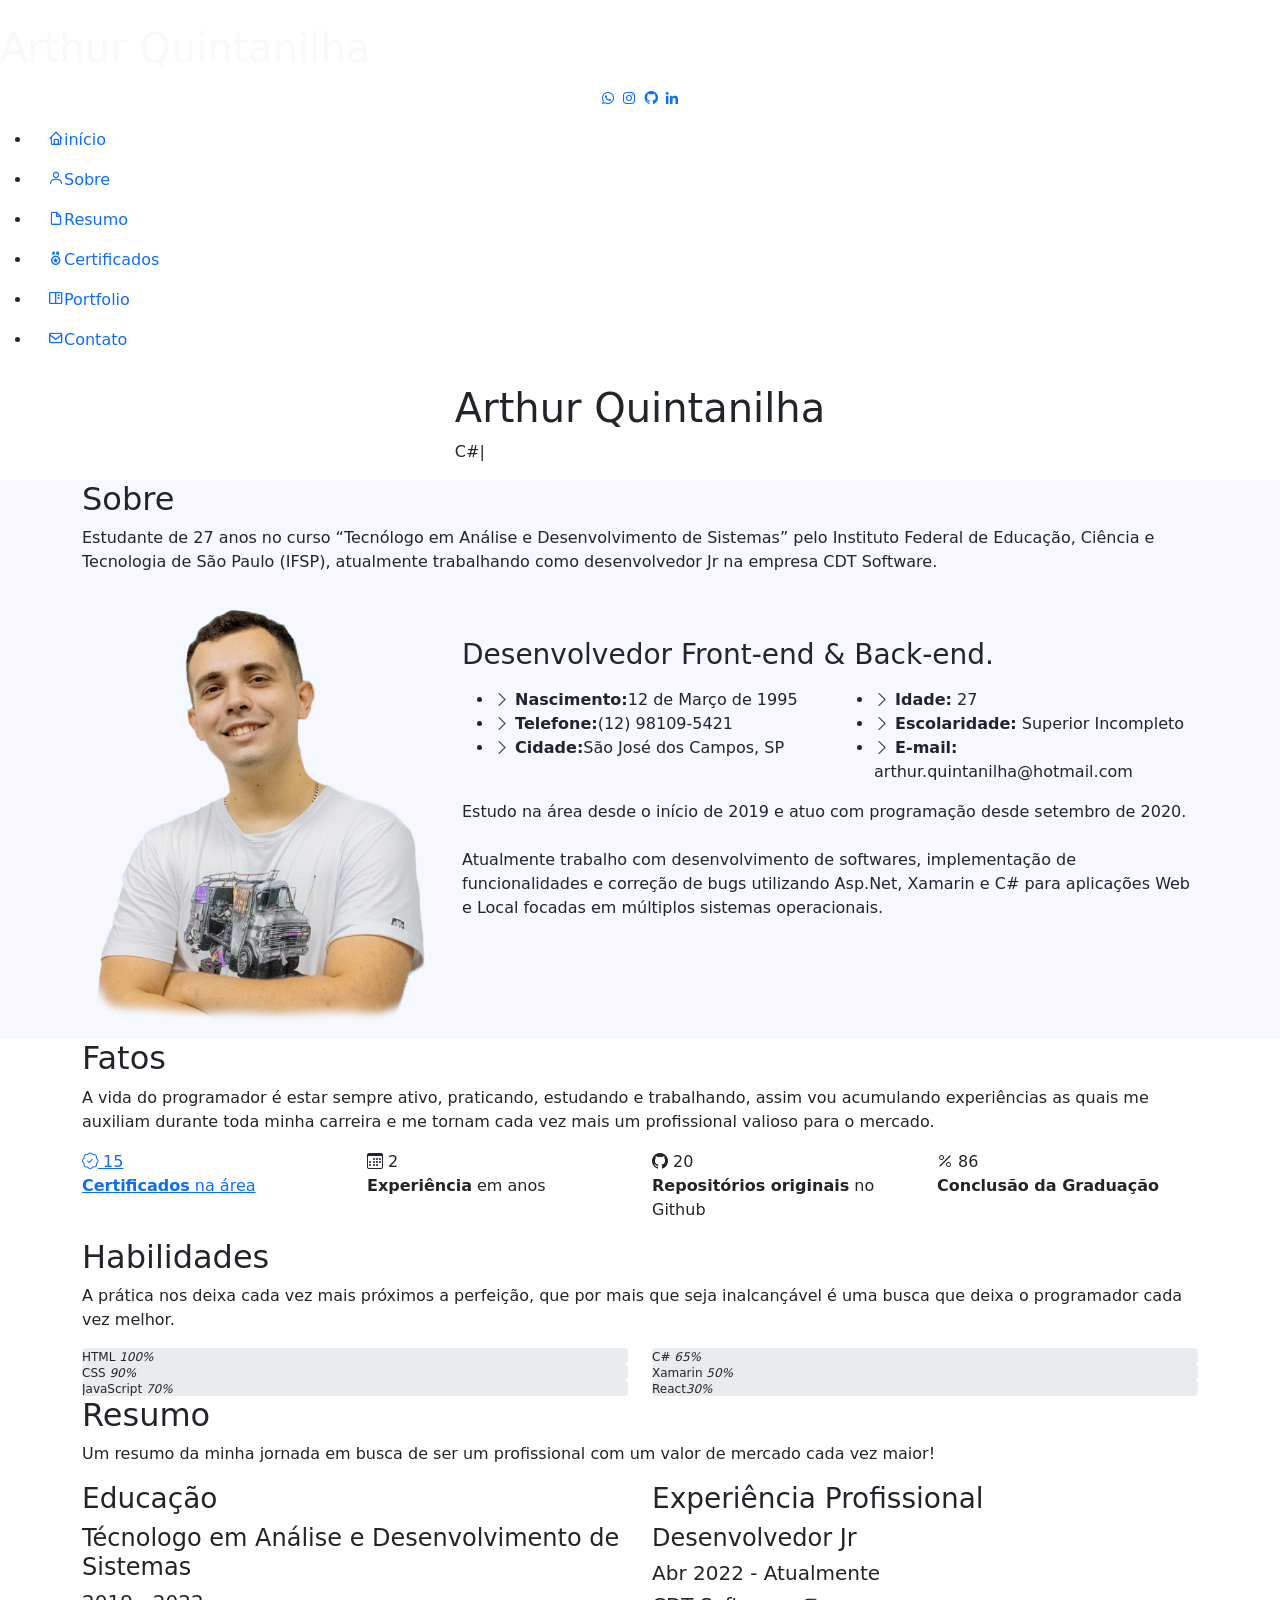
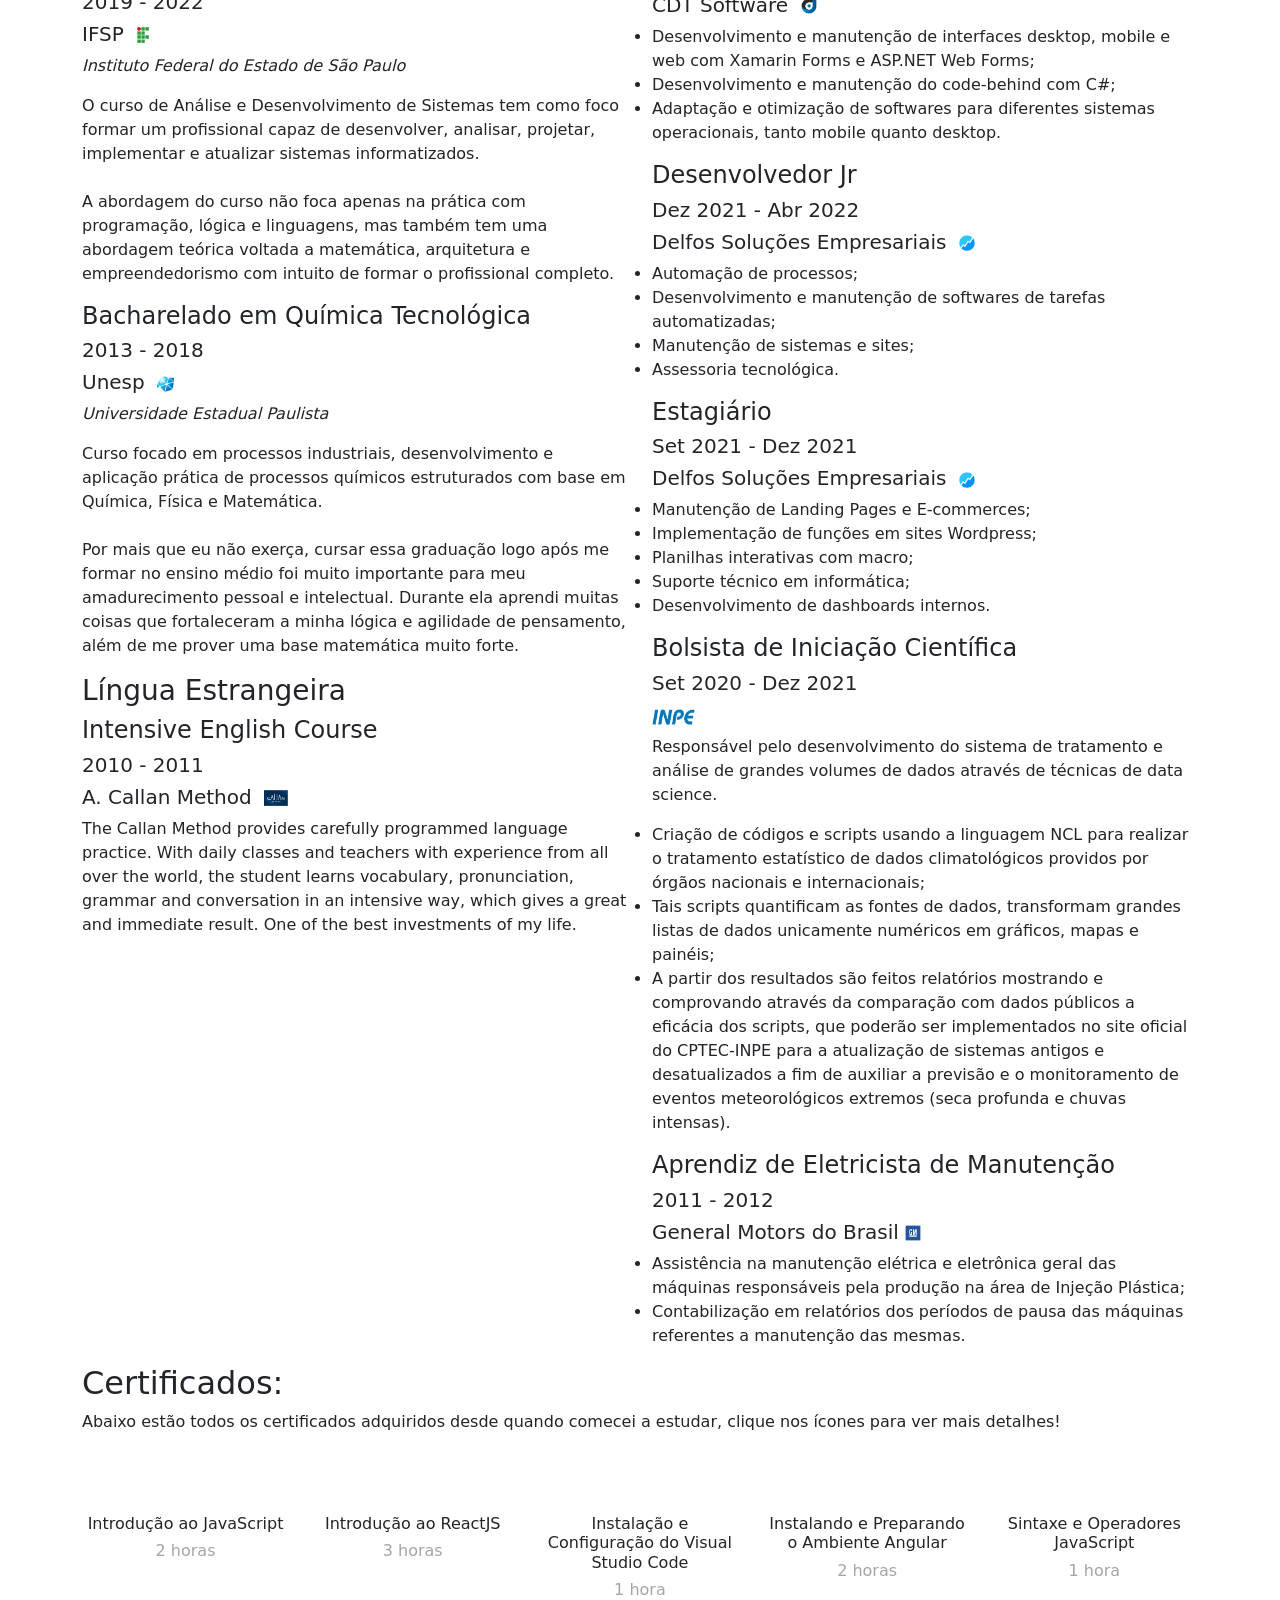
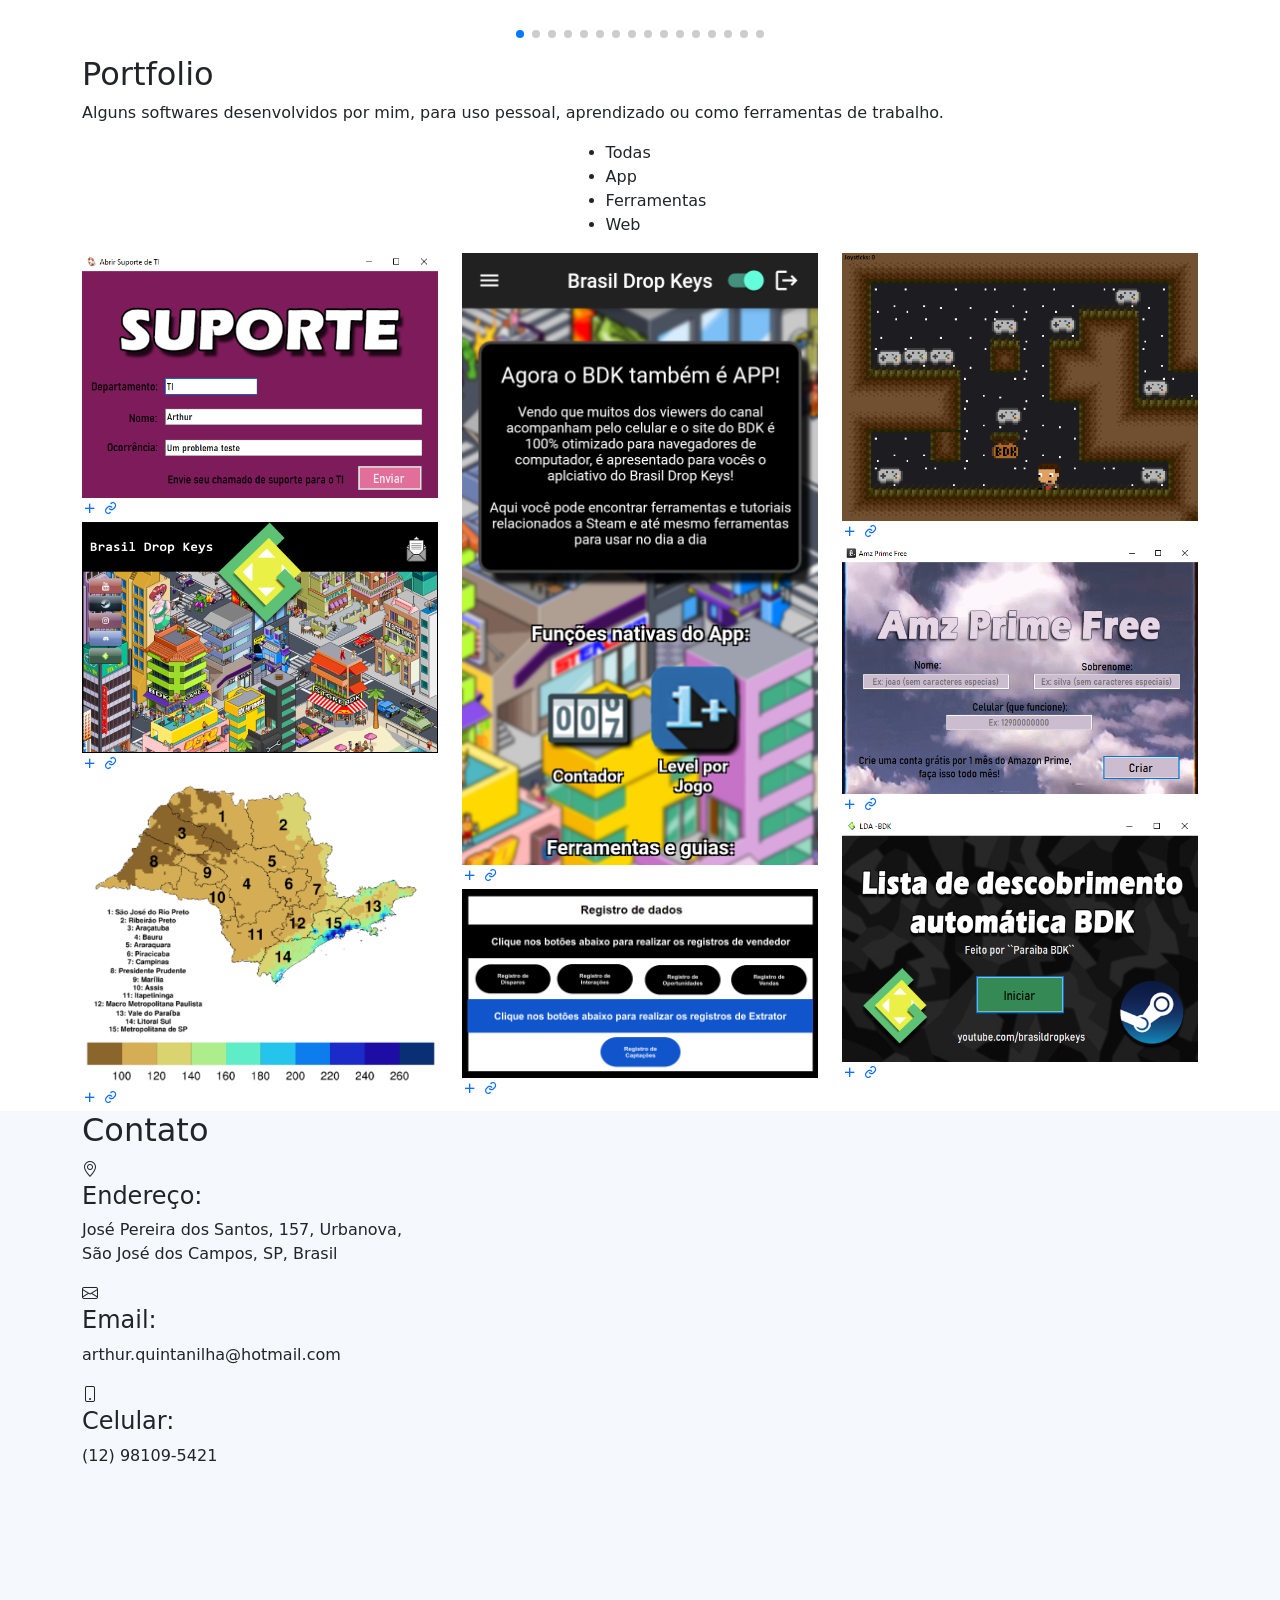
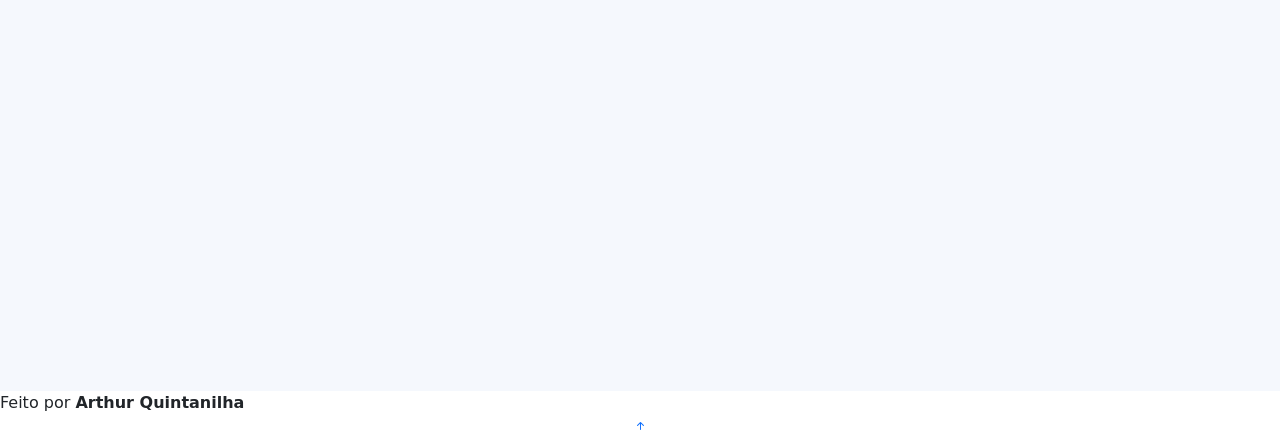
==== index.html @ a83b7ec7 "nova porcentagem de conclusão da graduação" ====
<!DOCTYPE html>
<html lang="en">

<head>
  <meta charset="utf-8">
  <meta content="width=device-width, initial-scale=1.0" name="viewport">

  <title>Portfolio Arthur Quintanilha</title>
  <meta content="" name="description">
  <meta content="" name="keywords">

  <!-- Favicons -->
  <link href="assets/img/favicon.png" rel="icon">
  <link href="assets/img/apple-touch-icon.png" rel="apple-touch-icon">

  <!-- Google Fonts -->
  <link href="https://fonts.googleapis.com/css?family=Open+Sans:300,300i,400,400i,600,600i,700,700i|Raleway:300,300i,400,400i,500,500i,600,600i,700,700i|Poppins:300,300i,400,400i,500,500i,600,600i,700,700i" rel="stylesheet">

  <!-- Arquivos CSS vendor-->
  <link href="assets/vendor/aos/aos.css" rel="stylesheet">
  <link href="assets/vendor/bootstrap/css/bootstrap.min.css" rel="stylesheet">
  <link href="assets/vendor/bootstrap-icons/bootstrap-icons.css" rel="stylesheet">
  <link href="assets/vendor/boxicons/css/boxicons.min.css" rel="stylesheet">
  <link href="assets/vendor/glightbox/css/glightbox.min.css" rel="stylesheet">
  <link href="assets/vendor/swiper/swiper-bundle.min.css" rel="stylesheet">

  <!-- CSS Principal -->
  <link href="assets/css/style.css" rel="stylesheet">

</head>

<body>

  <!-- ======= Botão do Nav para Mobile ======= -->
  <i class="bi bi-list mobile-nav-toggle d-xl-none"></i>

  <!-- ======= Header ======= -->
  <header id="header">
    <div class="d-flex flex-column">

      <div class="profile">
        <img src="https://i.imgur.com/t5sLjbE.png" alt="" class="img-fluid rounded" >
        <h1 class="text-light">Arthur Quintanilha</h1>
        <div class="social-links mt-3 text-center">
          <a href="https://api.whatsapp.com/send/?phone=5512981095421&text=Oi,%20podemos%20conversar?" target="_blank" class="whatsapp"><i class="bx bxl-whatsapp"></i></a>
          <a href="https://www.instagram.com/quintanilhaarthur/" target="_blank" class="instagram"><i class="bx bxl-instagram"></i></a>
          <a href="https://github.com/arthurqui" target="_blank" class="github"><i class="bx bxl-github"></i></a>
          <a href="https://www.linkedin.com/in/aquintanilhan/" target="_blank" class="linkedin"><i class="bx bxl-linkedin"></i></a>
        </div>
      </div>

      <nav id="navbar" class="nav-menu navbar">
        <ul>
          <li><a href="#hero" class="nav-link scrollto active"><i class="bx bx-home"></i><span>início</span></a></li>
          <li><a href="#about" class="nav-link scrollto"><i class="bx bx-user"></i><span>Sobre</span></a></li>
          <li><a href="#resume" class="nav-link scrollto"><i class="bx bx-file-blank"></i><span>Resumo</span></a></li>
          <li><a href="#certificados" class="nav-link scrollto"><i class="bx bx-medal"></i><span>Certificados</span></a></li>
          <li><a href="#portfolio" class="nav-link scrollto"><i class="bx bx-book-content"></i><span>Portfolio</span></a></li>
          <!--<li><a href="#services" class="nav-link scrollto"><i class="bx bx-server"></i><span>Criações</span></a></li> -- Tirar comentario quando criar as outras sessoes que faltam -->
          <li><a href="#contact" class="nav-link scrollto"><i class="bx bx-envelope"></i><span>Contato</span></a></li>
        </ul>
      </nav>
      <!-- .nav-menu -->
    </div>
  </header>
  <!-- Fim do Header -->

  <!-- ======= Início ======= -->
  <section id="hero" class="d-flex flex-column justify-content-center align-items-center">
    <div class="hero-container" data-aos="fade-in">
      <h1>Arthur Quintanilha</h1>
      <p> <span class="typed" data-typed-items="C#, Xamarin, HTML, CSS, Javascript, Bootstrap, Winforms, ASP.NET, Github, Selenium, Sourcetree"></span></p>
    </div>
  </section>
  <!-- fim do inicio -->

  <main id="main">

    <!-- ======= Sobre ======= -->
    <section id="about" class="about" style="background: #f5f8fd!important;">
      <div class="container">

        <div class="section-title">
          <h2>Sobre</h2>
          <p>Estudante de 27 anos no curso “Tecnólogo em Análise e Desenvolvimento de Sistemas”
            pelo Instituto Federal de Educação, Ciência e Tecnologia de São Paulo (IFSP), atualmente
            trabalhando como desenvolvedor Jr na empresa CDT Software.</p>
        </div>

        <div class="row">
          <div class="col-lg-4" data-aos="fade-right" style="padding: 1,5%">
            <img src="assets/img/eu-sem-fundo.png" class="img-fluid" alt="">
          </div>
          <div class="col-lg-8 pt-4 pt-lg-0 content" data-aos="fade-left">
            <br><br>
            <h3>Desenvolvedor Front-end &amp; Back-end.</h3>
            <p class="fst-italic"> </p>
            <div class="row">
              <div class="col-lg-6">
                <ul>
                  <li><i class="bi bi-chevron-right"></i> <strong>Nascimento:</strong><span>12 de Março de 1995</span></li>
                  <li><i class="bi bi-chevron-right"></i> <strong>Telefone:</strong><span>(12) 98109-5421</span></li>
                  <li><i class="bi bi-chevron-right"></i> <strong>Cidade:</strong><span>São José dos Campos, SP</span></li>
                </ul>
              </div>
              <div class="col-lg-6">
                <ul>
                  <li><i class="bi bi-chevron-right"></i> <strong>Idade:</strong> <span>27</span></li>
                  <li><i class="bi bi-chevron-right"></i> <strong>Escolaridade:</strong> <span>Superior Incompleto</span></li>
                  <li><i class="bi bi-chevron-right"></i> <strong>E-mail:</strong> <span>arthur.quintanilha@hotmail.com</span></li>
                </ul>
              </div>
            </div>
            
            <p>
              Estudo na área desde o início de 2019 e atuo com programação desde setembro de 2020. 
              <br><br>Atualmente trabalho com desenvolvimento de softwares, implementação de funcionalidades e correção de bugs utilizando Asp.Net, Xamarin e C# para aplicações Web e Local focadas em múltiplos sistemas operacionais.
            </p>
          </div>
        </div>

      </div>
    </section>
    <!-- Fim do Sobre -->

    <!-- ======= Fatos ======= -->
    <section id="fatos" class="facts">
      <div class="container">

        <div class="section-title">
          <h2>Fatos</h2>
          <p>A vida do programador é estar sempre ativo, praticando, estudando e trabalhando, assim vou acumulando experiências as quais me auxiliam durante toda minha carreira e me tornam cada vez mais um profissional valioso para o mercado. </p>
        
          </div>

        <div class="row no-gutters">

          <a href="#certificados" ><div class="col-lg-3 col-md-6 d-md-flex align-items-md-stretch" data-aos="fade-up">
            <div class="count-box">
              <i class="bi bi-patch-check"></i>
              <span data-purecounter-start="0" data-purecounter-end="16" data-purecounter-duration="1" class="purecounter"></span>
              <p><strong>Certificados</strong> na área</p> 
            </div></a>
          </div>

          <div class="col-lg-3 col-md-6 d-md-flex align-items-md-stretch" data-aos="fade-up" data-aos-delay="100">
            <div class="count-box">
              <i class="bi bi-calendar3"></i>
              <span data-purecounter-start="0" data-purecounter-end="2" data-purecounter-duration="1" class="purecounter"></span>
              <p><strong>Experiência</strong> em anos</p>
            </div>
          </div>

          <div class="col-lg-3 col-md-6 d-md-flex align-items-md-stretch" data-aos="fade-up" data-aos-delay="200">
            <div class="count-box">
              <i class="bi bi-github"></i>
              <span data-purecounter-start="0" data-purecounter-end="22" data-purecounter-duration="1" class="purecounter"></span>
              <p><strong>Repositórios originais</strong> no Github</p>
            </div>
          </div>

          <div class="col-lg-3 col-md-6 d-md-flex align-items-md-stretch" data-aos="fade-up" data-aos-delay="300">
            <div class="count-box">
              <i class="bi bi-percent"></i>
              <span data-purecounter-start="0" data-purecounter-end="96.61" data-purecounter-duration="1" class="purecounter"></span>
              <p><strong>Conclusão da Graduação</strong></p>
            </div>
          </div>

        </div>

      </div>
    </section>
    <!-- Fim dos Fatos -->

    <!-- ======= Habilidades ======= -->
    <section id="skills" class="skills section-bg" >
      <div class="container">

        <div class="section-title">
          <h2>Habilidades</h2>
          <p>A prática nos deixa cada vez mais próximos a perfeição, que por mais que seja inalcançável é uma busca que deixa o programador cada vez melhor. </p>
        </div>

        <div class="row skills-content">

          <div class="col-lg-6" data-aos="fade-up">

            <div class="progress">
              <span class="skill">HTML <i class="val">100%</i></span>
              <div class="progress-bar-wrap">
                <div class="progress-bar" role="progressbar" aria-valuenow="100" aria-valuemin="0" aria-valuemax="100"></div>
              </div>
            </div>

            <div class="progress">
              <span class="skill">CSS <i class="val">90%</i></span>
              <div class="progress-bar-wrap">
                <div class="progress-bar" role="progressbar" aria-valuenow="90" aria-valuemin="0" aria-valuemax="100"></div>
              </div>
            </div>

            <div class="progress">
              <span class="skill">JavaScript <i class="val">70%</i></span>
              <div class="progress-bar-wrap">
                <div class="progress-bar" role="progressbar" aria-valuenow="70" aria-valuemin="0" aria-valuemax="100"></div>
              </div>
            </div>

          </div>

          <div class="col-lg-6" data-aos="fade-up" data-aos-delay="100">

            <div class="progress">
              <span class="skill">C# <i class="val">65%</i></span>
              <div class="progress-bar-wrap">
                <div class="progress-bar" role="progressbar" aria-valuenow="65" aria-valuemin="0" aria-valuemax="100"></div>
              </div>
            </div>

            <div class="progress">
              <span class="skill">Xamarin <i class="val">50%</i></span>
              <div class="progress-bar-wrap">
                <div class="progress-bar" role="progressbar" aria-valuenow="50" aria-valuemin="0" aria-valuemax="100"></div>
              </div>
            </div>

            <div class="progress">
              <span class="skill">React<i class="val">30%</i></span>
              <div class="progress-bar-wrap">
                <div class="progress-bar" role="progressbar" aria-valuenow="30" aria-valuemin="0" aria-valuemax="100"></div>
              </div>
            </div>

          </div>

        </div>

      </div>
    </section><!-- Fim da sessão Habilidades -->

    <!-- ======= Resumo ======= -->
    <section id="resume" class="resume">
      <div class="container">

        <div class="section-title">
          <h2>Resumo</h2>
          <p>Um resumo da minha jornada em busca de ser um profissional com um valor de mercado cada vez maior!</p>
        
          
        </div>

        <div class="row">
          <div class="col-lg-6" data-aos="fade-up">
            <!--<h3 class="resume-title">Sumary</h3>-->
            <div class="">
              <!--<h4>Arthur Quintanilha</h4>
              <p><em>Innovative and deadline-driven Graphic Designer with 3+ years of experience designing and developing user-centered digital/print marketing material from initial concept to final, polished deliverable.</em></p>
              <ul>
                <li>José Pereira dos Santos 157, São José dos Campos, SP</li>
                <li>(12) 98109-5421</li>
                <li>arthur.quintanilha@hotmail.com</li>
              </ul>-->
            </div>

            <h3 class="resume-title">Educação</h3>
            <div class="resume-item">
              <div class="row" data-aos="fade-up">
              
              <div><h4>Técnologo em Análise e Desenvolvimento de Sistemas </h4></div>
              <div><h5>2019 - 2022</h5> <h5>IFSP 	&nbsp;<a href="https://jcr.ifsp.edu.br" target="_blank"><img  src="assets/img/IF.png" alt="Track Cash" height="16"></a></h5></div>
              <div class ="inline-block"><p><em>Instituto Federal do Estado de São Paulo</em></p></div>
              
              
              <div><p>O curso de Análise e Desenvolvimento de Sistemas tem como foco formar um profissional capaz de desenvolver, analisar, projetar, implementar e atualizar sistemas informatizados.<br><br> A abordagem do curso não foca apenas na prática com programação, lógica e linguagens, mas também tem uma abordagem teórica voltada a matemática, arquitetura e empreendedorismo com intuito de formar o profissional completo.</p></div>
              </div>
            </div>
            
            

            <div class="resume-item">
              <div class="row" data-aos="fade-up">
              <div><h4>Bacharelado em Química Tecnológica</h4></div>
              <div><h5>2013 - 2018</h5> <h5>Unesp 	&nbsp;<a href="https://www.iq.unesp.br" target="_blank"><img  src="assets/img/UNESP.png" alt="Track Cash" height="16"></a></h5></div>
              <div><p><em>Universidade Estadual Paulista</em></p></div>
              <div><p>Curso focado em processos industriais, desenvolvimento e aplicação prática de processos químicos estruturados com base em Química, Física e Matemática.<br><br>Por mais que eu não exerça, cursar essa graduação logo após me formar no ensino médio foi muito importante para meu amadurecimento pessoal e intelectual. Durante ela aprendi muitas coisas que fortaleceram a minha lógica e agilidade de pensamento, além de me prover uma base matemática muito forte. </p></div>
              </div>
            </div>

            <h3 class="resume-title">Língua Estrangeira</h3>
            <div class="resume-item pb-0">
              
              <div class="row" data-aos="fade-up">
              
              <div><h4>Intensive English Course</h4></div>
              <div><h5>2010 - 2011</h5> <h5>A. Callan Method 	&nbsp;<a href="https://drive.google.com/file/d/14jKjtO0nRzJLTAkZKL4IqtbTXIW7mSE6/view?usp=sharing" target="_blank"><img  src="assets/img/Callan.png" alt="Track Cash" height="16"></a></h5></div>
              <div><p>The Callan Method provides carefully programmed language practice. With daily classes and teachers with experience from all over the world, the student learns vocabulary, pronunciation, grammar and conversation in an intensive way, which gives a great and immediate result. One of the best investments of my life.</p></div>
              </div>
            </div>

          </div>



          <div class="col-lg-6" data-aos="fade-up" data-aos-delay="100">
            <h3 class="resume-title">Experiência Profissional</h3>

            <div class="resume-item">
              <div class="row" data-aos="fade-up">
              <div><h4>Desenvolvedor Jr</h4></div>
              <div><h5>Abr 2022 - Atualmente</h5> <h5>CDT Software 	&nbsp;<a href="https://cdtsoftware.com.br" target="_blank"><img  src="assets/img/cdt.png" alt="Track Cash" height="16"></a></h5></div>
              
              <ul>
                <li>Desenvolvimento e manutenção de interfaces desktop, mobile e web com Xamarin Forms e ASP.NET Web Forms; </li>
                <li>Desenvolvimento e manutenção do code-behind com C#;</li>
                <li>Adaptação e otimização de softwares para diferentes sistemas operacionais, tanto mobile quanto desktop.</li>
              </ul>
            </div>
            </div>

            <div class="resume-item">
              <div class="row" data-aos="fade-up">
              <div><h4>Desenvolvedor Jr</h4></div>
              <div><h5>Dez 2021 - Abr 2022</h5> <h5>Delfos Soluções Empresariais 	&nbsp;<a href="https://www.consultoriadelfos.com.br" target="_blank"><img  src="assets/img/delfos.png" alt="Track Cash" height="16"></a></h5></div>
              
              <ul>
                <li>Automação de processos;</li>
                <li>Desenvolvimento e manutenção de softwares de tarefas automatizadas;</li>
                <li>Manutenção de sistemas e sites;</li>
                <li>Assessoria tecnológica.</li>
              </ul>
            </div>
            </div>

            <div class="resume-item">
              <div class="row" data-aos="fade-up">
              <div><h4>Estagiário</h4></div>
              <div><h5>Set 2021 - Dez 2021</h5> <h5>Delfos Soluções Empresariais 	&nbsp;<a href="https://www.consultoriadelfos.com.br" target="_blank"><img  src="assets/img/delfos.png" alt="Track Cash" height="16"></a></h5></div>
              
              <ul>
                <li>Manutenção de Landing Pages e E-commerces;</li>
                <li>Implementação de funções em sites Wordpress;</li>
                <li>Planilhas interativas com macro;</li>
                <li>Suporte técnico em informática;</li>
                <li>Desenvolvimento de dashboards internos.</li>
              </ul>
            </div>
            </div>

            <div class="resume-item">
              <div class="row" data-aos="fade-up">
              <div><h4>Bolsista de Iniciação Científica</h4></div>
              <div><h5>Set 2020 - Dez 2021</h5> <h5><img  src="assets/img/INPE.png" alt="Track Cash" height="16"></a></h5></div>
              
              <div><p>Responsável pelo desenvolvimento do sistema de tratamento e análise de
                grandes volumes de dados através de técnicas de data science.</p></div>
              <ul>
                <li>Criação de códigos e scripts usando a linguagem NCL para realizar o
                  tratamento estatístico de dados climatológicos providos por órgãos
                  nacionais e internacionais;</li>
                <li>Tais scripts quantificam as fontes de dados, transformam grandes listas
                  de dados unicamente numéricos em gráficos, mapas e painéis;</li>
                <li>A partir dos resultados são feitos relatórios mostrando e comprovando
                  através da comparação com dados públicos a eficácia dos scripts, que
                  poderão ser implementados no site oficial do CPTEC-INPE para a
                  atualização de sistemas antigos e desatualizados a fim de auxiliar a
                  previsão e o monitoramento de eventos meteorológicos extremos (seca
                  profunda e chuvas intensas).</li>
              </ul>
            </div>
            </div>

            <div class="resume-item">
              <div class="row" data-aos="fade-up">
              <div><h4>Aprendiz de Eletricista de Manutenção</h4></div>
              <div><h5>2011 - 2012</h5> <h5>General Motors do Brasil <img  src="assets/img/GM.png" alt="Track Cash" height="16"></a></h5></div>
              
              <ul>
                <li>Assistência na manutenção elétrica e eletrônica geral das máquinas
                  responsáveis pela produção na área de Injeção Plástica;</li>
                <li>Contabilização em relatórios dos períodos de pausa das máquinas
                  referentes a manutenção das mesmas.</li>
              </ul>
            </div>
            </div>     
          
          </div>
        </div>

    </div>
    </section>
    <!-- Fim do Resumo -->

    <!-- ======= Certificados ======= -->
    <section id="certificados" class="certificados section-bg">
      <div class="container">

        <div class="section-title">
          <h2>Certificados:</h2>
          <p>Abaixo estão todos os certificados adquiridos desde quando comecei a estudar, clique nos ícones para ver mais detalhes!</p>
        </div>

        <div class="testimonials-slider swiper" data-aos="fade-up" data-aos-delay="100">
          <div class="swiper-wrapper">

            <div class="swiper-slide">
              <div class="" data-aos="fade-up">
                <p align="center">
                  <i class=""></i>
                  <a href="https://www.dio.me/certificate/80DC8CB0/share" target="_blank"><img src="https://hermes.digitalinnovation.one/courses/badge/81d76cda-c615-41d7-84c4-c0437c7b545a.png" alt="" height="100"></a>
                  <i class=""></i>
                </p>
                <img src="assets/img/testimonials/testimonials-1.jpg" class="testimonial-img" alt="">
                <h6 align="center">Introdução ao JavaScript</h6>
                <h6 align="center" style="color:rgb(165, 165, 165)">2 horas</h6>
                
              </div>
            </div>
            <!-- Fim de um certificado -->

            <div class="swiper-slide">
              <div class="" data-aos="fade-up">
                <p align="center">
                  <i class=""></i>
                  <a href="https://www.dio.me/certificate/D37D6A66/share" target="_blank"><img src="https://hermes.digitalinnovation.one/courses/badge/47fb3627-20f0-4f92-a709-3e42cbe5cb36.png" alt="" height="100"></a>
                  <i class=""></i>
                </p>
                <img src="assets/img/testimonials/testimonials-1.jpg" class="testimonial-img" alt="">
                <h6 align="center">Introdução ao ReactJS</h6>
                <h6 align="center" style="color:rgb(165, 165, 165)">3 horas</h6>
                
              </div>
            </div>
            <!-- Fim de um certificado -->

            <div class="swiper-slide">
              <div class="" data-aos="fade-up">
                <p align="center">
                  <i class=""></i>
                  <a href="https://www.dio.me/certificate/3DFF0243/share" target="_blank"><img src="https://hermes.digitalinnovation.one/courses/badge/2408fc63-c480-4630-8b40-014fe16cbe42.png" alt="" height="100"></a>
                  <i class=""></i>
                </p>
                <img src="assets/img/testimonials/testimonials-1.jpg" class="testimonial-img" alt="">
                <h6 align="center">Instalação e Configuração do Visual Studio Code</h6>
                <h6 align="center" style="color:rgb(165, 165, 165)">1 hora</h6>
                
              </div>
            </div>
            <!-- Fim de um certificado -->

            <div class="swiper-slide">
              <div class="" data-aos="fade-up">
                <p align="center">
                  <i class=""></i>
                  <a href="https://www.dio.me/certificate/A0126FE5/share" target="_blank"><img src="https://hermes.digitalinnovation.one/courses/badge/a40dfe0f-d4fe-455f-9a69-9c7904237ec4.png" alt="" height="100"></a>
                  <i class=""></i>
                </p>
                <img src="assets/img/testimonials/testimonials-1.jpg" class="testimonial-img" alt="">
                <h6 align="center">Instalando e Preparando o Ambiente Angular</h6>
                <h6 align="center" style="color:rgb(165, 165, 165)">2 horas</h6>
                
              </div>
            </div>
            <!-- Fim de um certificado -->

            

            <div class="swiper-slide">
              <div class="" data-aos="fade-up">
                <p align="center">
                  <i class=""></i>
                  <a href="https://www.dio.me/certificate/4AE86B11/share" target="_blank"><img src="https://hermes.digitalinnovation.one/courses/badge/22efbe24-6719-4210-a850-935468e140d4.png" alt="" height="100"></a>
                  <i class=""></i>
                </p>
                <img src="assets/img/testimonials/testimonials-1.jpg" class="testimonial-img" alt="">
                <h6 align="center">Sintaxe e Operadores JavaScript</h6>
                <h6 align="center" style="color:rgb(165, 165, 165)">1 hora</h6>
                
              </div>
            </div>
            <!-- Fim de um certificado -->

            <div class="swiper-slide">
              <div class="" data-aos="fade-up">
                <p align="center">
                  <i class=""></i>
                  <a href="https://drive.google.com/file/d/1AO6JLXx7VJGJ2H134BxoukvuCi7GPCS5/view?usp=sharing" target="_blank"><img src="https://hermes.digitalinnovation.one/courses/badge/39ffe32f-f748-4905-8d66-6932d45ef77d.png" alt="" height="100"></a>
                  <i class=""></i>
                </p>
                <img src="assets/img/testimonials/testimonials-1.jpg" class="testimonial-img" alt="">
                <h6 align="center">Fundamentos de Arquitetura de Sistemas</h6>
                <h6 align="center" style="color:rgb(165, 165, 165)">6 horas</h6>
                
              </div>
            </div>
            <!-- Fim de um certificado -->

            <div class="swiper-slide">
              <div class="" data-aos="fade-up">
                <p align="center">
                  <i class=""></i>
                  <a href="https://drive.google.com/file/d/1_hLCuTguTaTqW6NEqqXp7WEAAyv47gbo/view?usp=sharing" target="_blank"><img src="https://hermes.digitalinnovation.one/courses/badge/28bfbf19-a31a-41a2-b78f-e70c0e18f37a.png" alt="" height="100"></a>
                  <i class=""></i>
                </p>
                <img src="assets/img/testimonials/testimonials-1.jpg" class="testimonial-img" alt="">
                <h6 align="center">Introdução a criação de websites com HTML5 e CSS3</h6>
                <h6 align="center" style="color:rgb(165, 165, 165)">6 horas</h6>
                
              </div>
            </div>
            <!-- Fim de um certificado -->

            <div class="swiper-slide">
              <div class="" data-aos="fade-up">
                <p align="center">
                  <i class=""></i>
                  <a href="https://drive.google.com/file/d/1_bim4liihHejraRyVxObKFTb30Rgq-Xe/view?usp=sharing" target="_blank"><img src="https://hermes.digitalinnovation.one/courses/badge/c1f33b18-497b-408b-885f-ee8db71d872b.png" alt="" height="100"></a>
                  <i class=""></i>
                </p>
                <img src="assets/img/testimonials/testimonials-1.jpg" class="testimonial-img" alt="">
                <h6 align="center">Introdução ao Git e ao GitHub</h6>
                <h6 align="center" style="color:rgb(165, 165, 165)">5 horas</h6>
                
              </div>
            </div>
            <!-- Fim de um certificado -->

            <div class="swiper-slide">
              <div class="" data-aos="fade-up">
                <p align="center">
                  <i class=""></i>
                  <a href="https://drive.google.com/file/d/1fjMEW0RBjUc9aV4bvENZJbKWloRKWGDi/view?usp=sharing" target="_blank"><img src="https://hermes.digitalinnovation.one/courses/badge/e9a71f8f-1275-4f41-b606-234ba3627920.png" alt="" height="100"></a>
                  <i class=""></i>
                </p>
                <img src="assets/img/testimonials/testimonials-1.jpg" class="testimonial-img" alt="">
                <h6 align="center">JavaScript ES6 essencial</h6>
                <h6 align="center" style="color:rgb(165, 165, 165)">4 horas</h6>
                
              </div>
            </div>
            <!-- Fim de um certificado -->

            <div class="swiper-slide">
              <div class="" data-aos="fade-up">
                <p align="center">
                  <i class=""></i>
                  <a href="https://drive.google.com/file/d/1TpzJ4wjgVcQO_SoZyTPvhwuvoghZ8mWv/view?usp=sharing" target="_blank"><img src="https://hermes.digitalinnovation.one/courses/badge/88cb0f8d-dcdb-4c7d-a9c5-c56d021a23b1.png" alt="" height="100"></a>
                  <i class=""></i>
                </p>
                <img src="assets/img/testimonials/testimonials-1.jpg" class="testimonial-img" alt="">
                <h6 align="center">Lógica de programação essencial</h6>
                <h6 align="center" style="color:rgb(165, 165, 165)">4 horas</h6>
                
              </div>
            </div>
            <!-- Fim de um certificado -->

            <div class="swiper-slide">
              <div class="" data-aos="fade-up">
                <p align="center">
                  <i class=""></i>
                  <a href="https://drive.google.com/file/d/1RCw5B_P4qlJkhjxJVG5JHt0y8mk6lDpl/view?usp=sharing" target="_blank"><img src="https://hermes.digitalinnovation.one/courses/badge/398ce95f-49f3-4570-8d88-2b80fc6d3d51.png" alt="" height="100"></a>
                  <i class=""></i>
                </p>
                <img src="assets/img/testimonials/testimonials-1.jpg" class="testimonial-img" alt="">
                <h6 align="center">Desmistificando map, filter e reduce</h6>
                <h6 align="center" style="color:rgb(165, 165, 165)">1 hora</h6>
                
              </div>
            </div>
            <!-- Fim de um certificado -->

            <div class="swiper-slide">
              <div class="" data-aos="fade-up">
                <p align="center">
                  <i class=""></i>
                  <a href="https://drive.google.com/file/d/1AFI0izCSZbwJI6SPSu7WLj63vgbZwCCT/view?usp=sharing" target="_blank"><img src="https://hermes.digitalinnovation.one/courses/badge/a2d012ac-78ee-40b0-a96c-3e48d06eaaad.png" alt="" height="100"></a>
                  <i class=""></i>
                </p>
                <img src="assets/img/testimonials/testimonials-1.jpg" class="testimonial-img" alt="">
                <h6 align="center">Projetos ágeis com SCRUM</h6>
                <h6 align="center" style="color:rgb(165, 165, 165)">2 horas</h6>
                
              </div>
            </div>
            <!-- Fim de um certificado -->

            <div class="swiper-slide">
              <div class="" data-aos="fade-up">
                <p align="center">
                  <i class=""></i>
                  <a href="https://drive.google.com/file/d/13k-Np9cvxAjuiDhc8zxJXC7adVDk65fB/view?usp=sharing" target="_blank"><img src="https://imgur.com/oH886rK.png" alt="" height="100"></a>
                  <i class=""></i>
                </p>
                <img src="assets/img/testimonials/testimonials-1.jpg" class="testimonial-img" alt="">
                <h6 align="center">Recriando a página inicial do Instagram</h6>
                <h6 align="center" style="color:rgb(165, 165, 165)">2 horas</h6>
                
              </div>
            </div>
            <!-- Fim de um certificado -->

            <div class="swiper-slide">
              <div class="" data-aos="fade-up">
                <p align="center">
                  <i class=""></i>
                  <a href="https://www.dio.me/certificate/E11BE5A3/share" target="_blank"><img src="https://hermes.digitalinnovation.one/courses/badge/881a50c9-351e-4cf0-86d4-3ca6ac4a7d22.png" alt="" height="100"></a>
                  <i class=""></i>
                </p>
                <img src="assets/img/testimonials/testimonials-1.jpg" class="testimonial-img" alt="">
                <h6 align="center">Variáveis e Tipos com JavaScript</h6>
                <h6 align="center" style="color:rgb(165, 165, 165)">2 horas</h6>
                
              </div>
            </div>
            <!-- Fim de um certificado -->

            <div class="swiper-slide">
              <div class="" data-aos="fade-up">
                <p align="center">
                  <i class=""></i>
                  <a href="https://www.dio.me/certificate/7BFE5DF0/share" target="_blank"><img src="https://hermes.digitalinnovation.one/courses/badge/355ab077-57cd-4860-b385-7afaa497a77c.png" alt="" height="100"></a>
                  <i class=""></i>
                </p>
                <img src="assets/img/testimonials/testimonials-1.jpg" class="testimonial-img" alt="">
                <h6 align="center">Dominando Funções em JavaScript</h6>
                <h6 align="center" style="color:rgb(165, 165, 165)">1 hora</h6>
                
              </div>
            </div>
            <!-- Fim de um certificado -->

            <div class="swiper-slide">
              <div class="" data-aos="fade-up">
                <p align="center">
                  <i class=""></i>
                  <a href="https://www.dio.me/certificate/F5DDA7AB/share" target="_blank"><img src="https://hermes.digitalinnovation.one/courses/badge/cba47ac6-ff1e-4159-a59c-751120bc81b4.png" alt="" height="100"></a>
                  <i class=""></i>
                </p>
                <img src="assets/img/testimonials/testimonials-1.jpg" class="testimonial-img" alt="">
                <h6 align="center">Debugging e Error Handling com JavaScript</h6>
                <h6 align="center" style="color:rgb(165, 165, 165)">1 hora</h6>
                
              </div>
            </div>
            <!-- Fim de um certificado -->


          </div>
          <br><br>
          <div class="swiper-pagination"></div>
        </div>

      </div>
    </section><!-- Fim dos certificados -->

    <!-- ======= Portfolio ======= -->
    <section id="portfolio" class="portfolio">
      <div class="container">

        <div class="section-title">
          <h2>Portfolio</h2>
          <p>Alguns softwares desenvolvidos por mim, para uso pessoal, aprendizado ou como ferramentas de trabalho.</p>
        </div>

        <div class="row" data-aos="fade-up">
          <div class="col-lg-12 d-flex justify-content-center">
            <ul id="portfolio-flters">
              <li data-filter="*" class="filter-active">Todas</li>
              <li data-filter=".filter-app">App</li>
              <li data-filter=".filter-Ferramenta">Ferramentas</li>
              <li data-filter=".filter-web">Web</li>
            </ul>
          </div>
        </div>

        <div class="row portfolio-container" data-aos="fade-up" data-aos-delay="100">

          
          <div class="col-lg-4 col-md-6 portfolio-item filter-app">
            <div class="portfolio-wrap">
              <div class="row" data-aos="fade-up">
              <img src="assets/img/portfolio/suporte.png" class="img-fluid" alt="">
              <div class="portfolio-links">
                <a href="assets/img/portfolio/portfolio-3.jpg" data-gallery="portfolioGallery" class="portfolio-lightbox" title="App 2"><i class="bx bx-plus"></i></a>
                <a href="portfolio-details.html" title="More Details"><i class="bx bx-link"></i></a>
              </div>
            </div>
            </div>
          </div>

          <div class="col-lg-4 col-md-6 portfolio-item filter-app">
            <div class="portfolio-wrap">
              <div class="row" data-aos="fade-up">
              <img src="assets/img/portfolio/appbdk.png" class="img-fluid" alt="">
              <div class="portfolio-links">
                <a href="assets/img/portfolio/appbdk.png" data-gallery="portfolioGallery" class="portfolio-lightbox" title="Aplicativo Brasil Drop Keys"><i class="bx bx-plus"></i></a>
                <a href="portfolio-details.html" title="More Details"><i class="bx bx-link"></i></a>
              </div>
            </div>
            </div>
          </div>

          

          <div class="col-lg-4 col-md-6 portfolio-item filter-web">
            <div class="portfolio-wrap">
              <div class="row" data-aos="fade-up">
              <img src="assets/img/portfolio/plataformerArthur.gif" class="img-fluid" alt="">
              <div class="portfolio-links">
                <a href="assets/img/portfolio/plataformerArthur.gif" data-gallery="portfolioGallery" class="portfolio-lightbox" title="Plataformer BDK feito em HTML e Javascript puro"><i class="bx bx-plus"></i></a>
                <a href="portfolio-details.html" title="More Details"><i class="bx bx-link"></i></a>
              </div>
            </div>
            </div>
          </div>

          <div class="col-lg-4 col-md-6 portfolio-item filter-web">
            <div class="portfolio-wrap">
              <div class="row" data-aos="fade-up">
              <img src="assets/img/portfolio/siteBDK.png" class="img-fluid" alt="">
              <div class="portfolio-links">
                <a href="assets/img/portfolio/siteBDK.png" data-gallery="portfolioGallery" class="portfolio-lightbox" title="Ferramenta 2"><i class="bx bx-plus"></i></a>
                <a href="portfolio-details.html" title="More Details"><i class="bx bx-link"></i></a>
              </div>
            </div>
            </div>
          </div>

          <div class="col-lg-4 col-md-6 portfolio-item filter-app">
            <div class="portfolio-wrap">
              <div class="row" data-aos="fade-up">
              <img src="assets/img/portfolio/amzfree.png" class="img-fluid" alt="">
              <div class="portfolio-links">
                <a href="assets/img/portfolio/amzfree.png" data-gallery="portfolioGallery" class="portfolio-lightbox" title="Web 2"><i class="bx bx-plus"></i></a>
                <a href="portfolio-details.html" title="More Details"><i class="bx bx-link"></i></a>
              </div>
            </div>
            </div>
          </div>

          <div class="col-lg-4 col-md-6 portfolio-item filter-Ferramenta">
            <div class="portfolio-wrap">
              <div class="row" data-aos="fade-up">
              <img src="assets/img/portfolio/Mapa.png" class="img-fluid" alt="">
              <div class="portfolio-links">
                <a href="assets/img/portfolio/Mapa.png" data-gallery="portfolioGallery" class="portfolio-lightbox" title="App 3"><i class="bx bx-plus"></i></a>
                <a href="portfolio-details.html" title="More Details"><i class="bx bx-link"></i></a>
              </div>
            </div>
            </div>
          </div>

          
          <div class="col-lg-4 col-md-6 portfolio-item filter-app">
            <div class="portfolio-wrap">
              <div class="row" data-aos="fade-up">
              <img src="assets/img/portfolio/lista.png" class="img-fluid" alt="">
              <div class="portfolio-links">
                <a href="assets/img/portfolio/lista.png" data-gallery="portfolioGallery" class="portfolio-lightbox" title="Ferramenta 3"><i class="bx bx-plus"></i></a>
                <a href="portfolio-details.html" title="More Details"><i class="bx bx-link"></i></a>
              </div>
            </div>
            </div>
          </div>

          <div class="col-lg-4 col-md-6 portfolio-item filter-Ferramenta">
            <div class="portfolio-wrap">
              <div class="row" data-aos="fade-up">
              <img src="assets/img/portfolio/registro.png" class="img-fluid" alt="">
              <div class="portfolio-links">
                <a href="assets/img/portfolio/registro.png" data-gallery="portfolioGallery" class="portfolio-lightbox" title="Ferramenta 1"><i class="bx bx-plus"></i></a>
                <a href="portfolio-details.html" title="More Details"><i class="bx bx-link"></i></a>
              </div>
            </div>
            </div>
          </div>

          

        </div>

      </div>
    </section>
    
    <!-- Fim da sessão Portfolio -->

    <!-- Abaixo o esqueleto das sessoes que ainda faltam e eu pretendo preecher futuramente ... ou não-->

    <!-- ======= Criações ======= -->
    
    <!--<section id="services" class="services">
      <div class="container">

        <div class="section-title">
          <h2>Services</h2>
          <p>Magnam dolores commodi suscipit. Necessitatibus eius consequatur ex aliquid fuga eum quidem. Sit sint consectetur velit. Quisquam quos quisquam cupiditate. Et nemo qui impedit suscipit alias ea. Quia fugiat sit in iste officiis commodi quidem hic quas.</p>
        </div>

        <div class="row">
          <div class="col-lg-4 col-md-6 icon-box" data-aos="fade-up">
            <div class="icon"><i class="bi bi-briefcase"></i></div>
            <h4 class="title"><a href="">Lorem Ipsum</a></h4>
            <p class="description">Voluptatum deleniti atque corrupti quos dolores et quas molestias excepturi sint occaecati cupiditate non provident</p>
          </div>
          <div class="col-lg-4 col-md-6 icon-box" data-aos="fade-up" data-aos-delay="100">
            <div class="icon"><i class="bi bi-Ferramenta-checklist"></i></div>
            <h4 class="title"><a href="">Dolor Sitema</a></h4>
            <p class="description">Minim veniam, quis nostrud exercitation ullamco laboris nisi ut aliquip ex ea commodo consequat tarad limino ata</p>
          </div>
          <div class="col-lg-4 col-md-6 icon-box" data-aos="fade-up" data-aos-delay="200">
            <div class="icon"><i class="bi bi-bar-chart"></i></div>
            <h4 class="title"><a href="">Sed ut perspiciatis</a></h4>
            <p class="description">Duis aute irure dolor in reprehenderit in voluptate velit esse cillum dolore eu fugiat nulla pariatur</p>
          </div>
          <div class="col-lg-4 col-md-6 icon-box" data-aos="fade-up" data-aos-delay="300">
            <div class="icon"><i class="bi bi-binoculars"></i></div>
            <h4 class="title"><a href="">Magni Dolores</a></h4>
            <p class="description">Excepteur sint occaecat cupidatat non proident, sunt in culpa qui officia deserunt mollit anim id est laborum</p>
          </div>
          <div class="col-lg-4 col-md-6 icon-box" data-aos="fade-up" data-aos-delay="400">
            <div class="icon"><i class="bi bi-brightness-high"></i></div>
            <h4 class="title"><a href="">Nemo Enim</a></h4>
            <p class="description">At vero eos et accusamus et iusto odio dignissimos ducimus qui blanditiis praesentium voluptatum deleniti atque</p>
          </div>
          <div class="col-lg-4 col-md-6 icon-box" data-aos="fade-up" data-aos-delay="500">
            <div class="icon"><i class="bi bi-calendar4-week"></i></div>
            <h4 class="title"><a href="">Eiusmod Tempor</a></h4>
            <p class="description">Et harum quidem rerum facilis est et expedita distinctio. Nam libero tempore, cum soluta nobis est eligendi</p>
          </div>
        </div>

      </div>
    </section>-->
    <!-- Fim da sessão Criações -->

    

    <!-- ======= Contato ======= -->
    <section id="contact" class="contact" style="background: #f5f8fd!important;">
      <div class="container">

        <div class="section-title">
          <h2>Contato</h2>
          <!--<p>Magnam dolores commodi suscipit. Necessitatibus eius consequatur ex aliquid fuga eum quidem. Sit sint consectetur velit. Quisquam quos quisquam cupiditate. Et nemo qui impedit suscipit alias ea. Quia fugiat sit in iste officiis commodi quidem hic quas.</p>-->
        </div>
        
        <div class="row" data-aos="fade-in">
          <div class="row" data-aos="fade-up">
          <div class="col-lg-5 d-flex align-items-stretch">
            <div class="info">
              <div class="address">
                <i class="bi bi-geo-alt"></i>
                <h4>Endereço:</h4>
                <p>José Pereira dos Santos, 157, Urbanova,<br> São José dos Campos, SP, Brasil</p>
              </div>

              <div class="email">
                <i class="bi bi-envelope"></i>
                <h4>Email:</h4>
                <p>arthur.quintanilha@hotmail.com</p>
              </div>

              <div class="phone">
                <i class="bi bi-phone"></i>
                <h4>Celular:</h4>
                <p>(12) 98109-5421</p>
              </div>

              <iframe src="https://maps.google.com/maps?q=jos%C3%A9%20pereira%20dos%20santos%20157&t=&z=13&ie=UTF8&iwloc=&output=embed" frameborder="0" style="border:0; width: 100%; height: 500px;" allowfullscreen></iframe>
            </div>

            
          </div>

          <div class="col-lg-7 mt-5 mt-lg-0 d-flex align-items-stretch">
            <br><br><br>
            <iframe src="https://docs.google.com/forms/d/e/1FAIpQLSeHI7BJbXgKbplaw1EMEh1SqOIhaIGfNapqK5kH66-wzj19iA/viewform?embedded=true" width="640" height="820" frameborder="0" marginheight="0" marginwidth="0">Carregando…</iframe>
            <!--<form action="forms/contact.php" method="post" role="form" class="php-email-form">
              <div class="row">
                <div class="form-group col-md-6">
                  <label for="name">Your Name</label>
                  <input type="text" name="name" class="form-control" id="name" required>
                </div>
                <div class="form-group col-md-6">
                  <label for="name">Your Email</label>
                  <input type="email" class="form-control" name="email" id="email" required>
                </div>
              </div>
              <div class="form-group">
                <label for="name">Subject</label>
                <input type="text" class="form-control" name="subject" id="subject" required>
              </div>
              <div class="form-group">
                <label for="name">Message</label>
                <textarea class="form-control" name="message" rows="10" required></textarea>
              </div>
              <div class="my-3">
                <div class="loading">Loading</div>
                <div class="error-message"></div>
                <div class="sent-message">Your message has been sent. Thank you!</div>
              </div>
              <div class="text-center"><button type="submit">Send Message</button></div>
            </form>-->
          </div>

        </div>

      </div>
    </section><!-- Fim da sessão Contato -->

  </main><!-- Fim do #main -->

  <!-- ======= Footer ======= -->
  <footer id="footer">
    <div class="copyright">
      Feito por <strong><span>Arthur Quintanilha</span></strong>
    </div>    
  </div>
  </footer><!-- Fim do Footer -->

  <a href="#" class="back-to-top d-flex align-items-center justify-content-center"><i class="bi bi-arrow-up-short"></i></a>

  <!-- Vendor JS Files -->
  <script src="assets/vendor/purecounter/purecounter.js"></script>
  <script src="assets/vendor/aos/aos.js"></script>
  <script src="assets/vendor/bootstrap/js/bootstrap.bundle.min.js"></script>
  <script src="assets/vendor/glightbox/js/glightbox.min.js"></script>
  <script src="assets/vendor/isotope-layout/isotope.pkgd.min.js"></script>
  <script src="assets/vendor/swiper/swiper-bundle.min.js"></script>
  <script src="assets/vendor/typed.js/typed.min.js"></script>
  <script src="assets/vendor/waypoints/noframework.waypoints.js"></script>
  <script src="assets/vendor/php-email-form/validate.js"></script>

  <!-- Template Main JS File -->
  <script src="assets/js/main.js"></script>

</body>

</html>
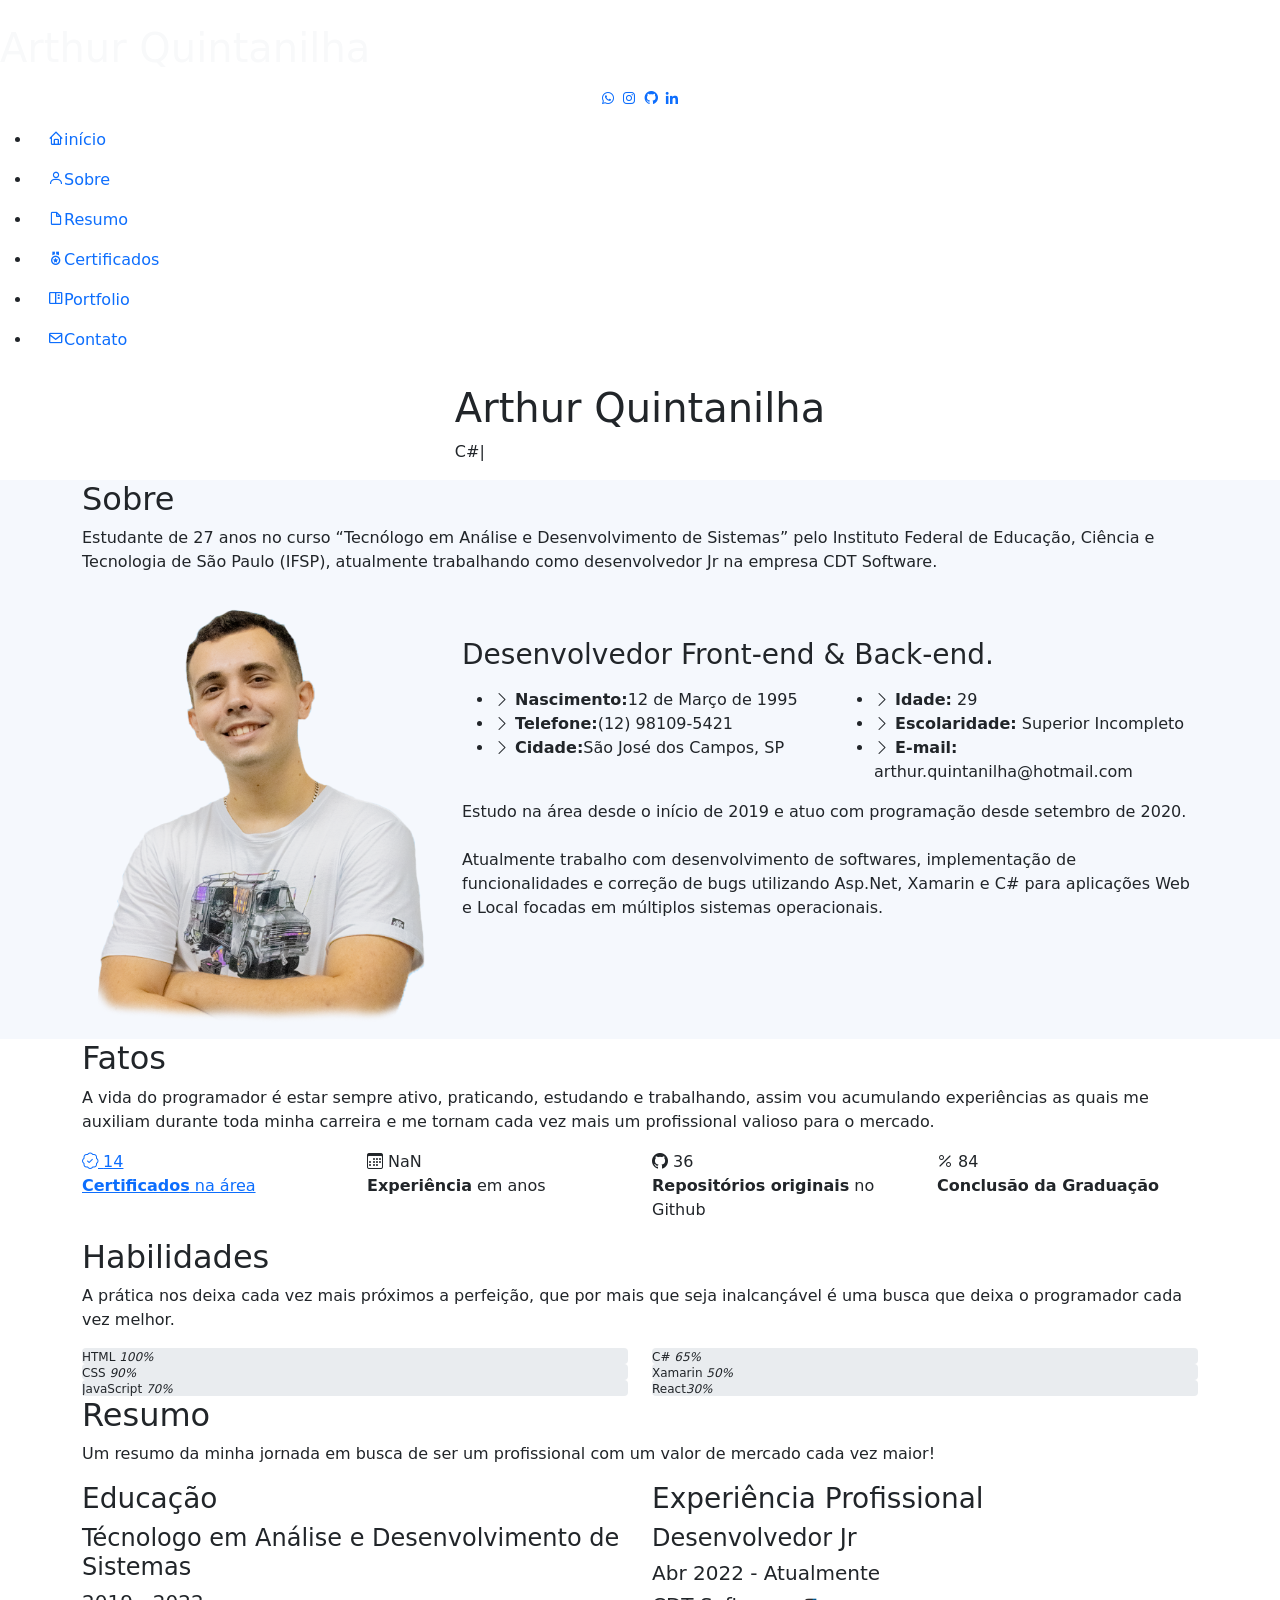
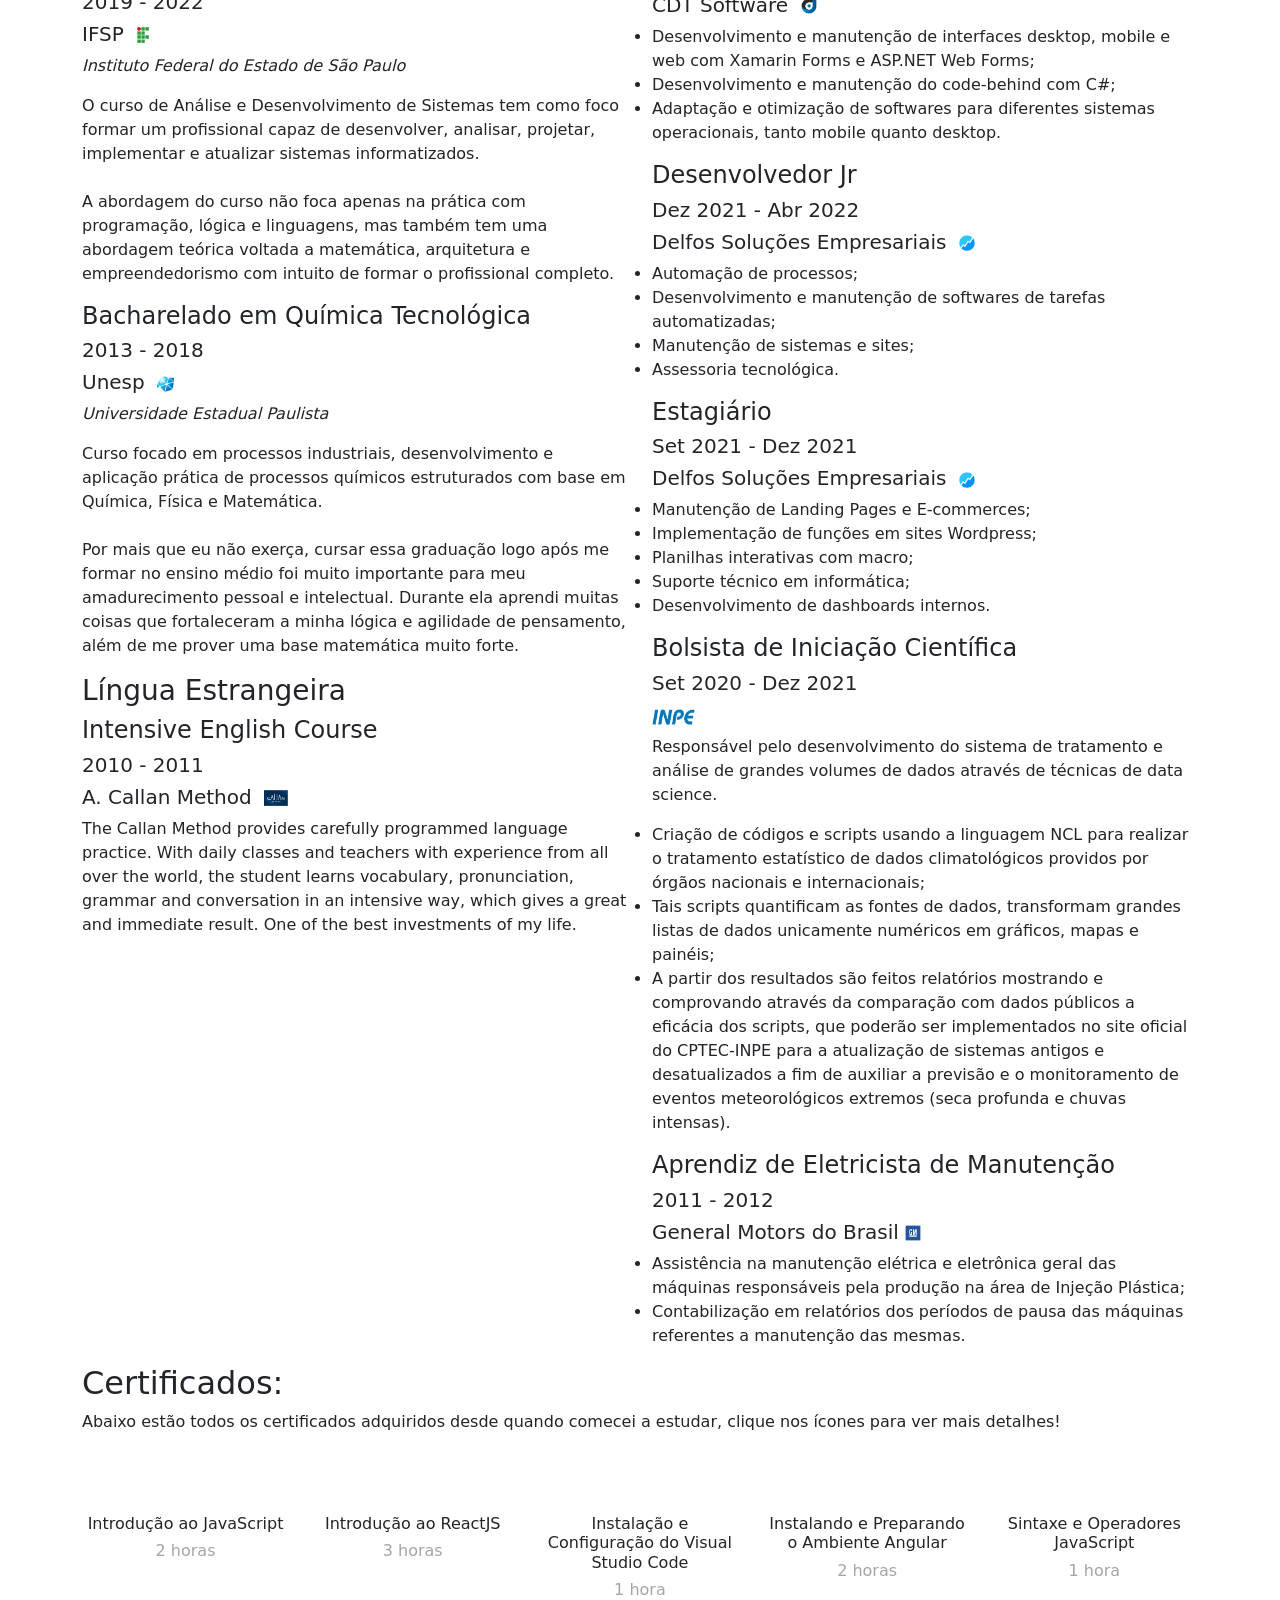
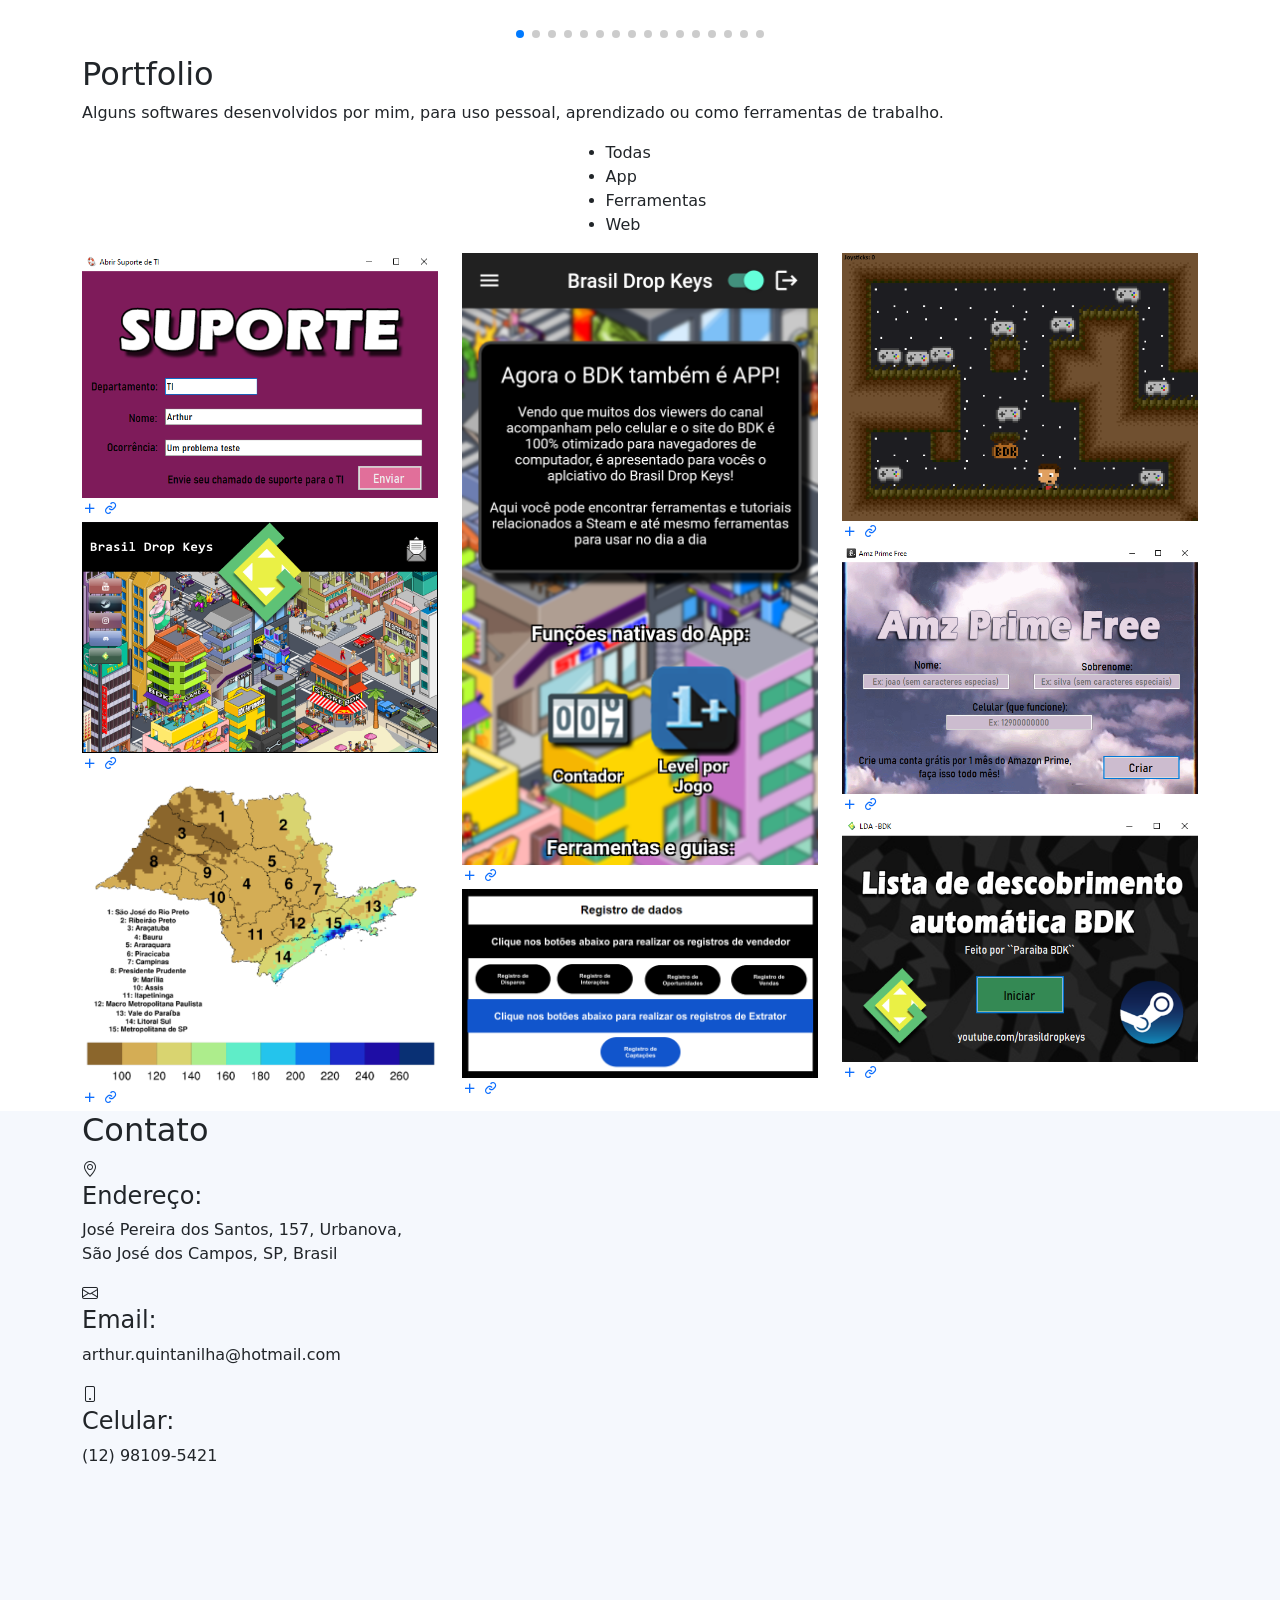
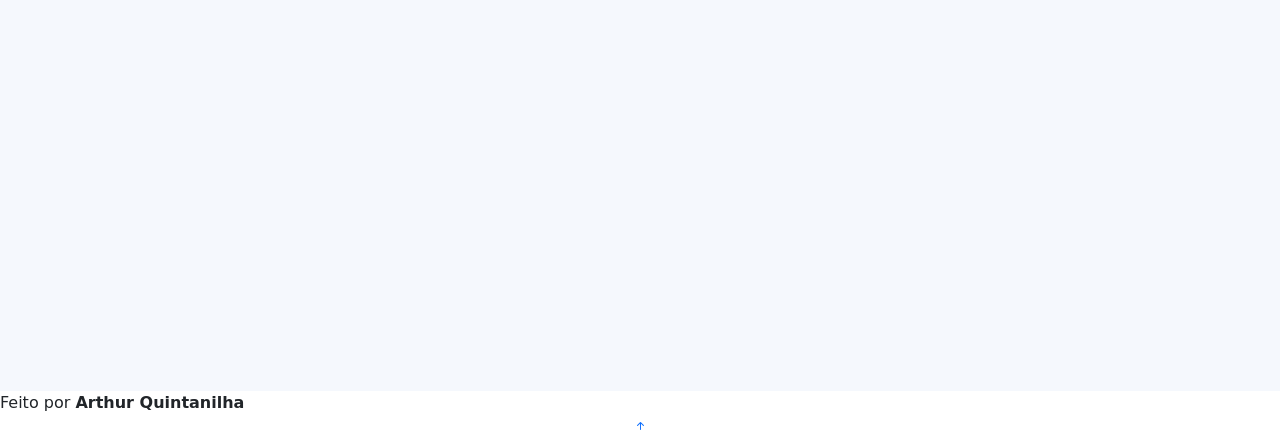
==== commit 2567adf9: "Update index.html" ====
--- a/index.html
+++ b/index.html
@@ -105,7 +105,7 @@
               </div>
               <div class="col-lg-6">
                 <ul>
-                  <li><i class="bi bi-chevron-right"></i> <strong>Idade:</strong> <span>27</span></li>
+                  <li><i class="bi bi-chevron-right"></i> <strong>Idade:</strong> <span>29</span></li>
                   <li><i class="bi bi-chevron-right"></i> <strong>Escolaridade:</strong> <span>Superior Incompleto</span></li>
                   <li><i class="bi bi-chevron-right"></i> <strong>E-mail:</strong> <span>arthur.quintanilha@hotmail.com</span></li>
                 </ul>
@@ -146,7 +146,7 @@
           <div class="col-lg-3 col-md-6 d-md-flex align-items-md-stretch" data-aos="fade-up" data-aos-delay="100">
             <div class="count-box">
               <i class="bi bi-calendar3"></i>
-              <span data-purecounter-start="0" data-purecounter-end="2" data-purecounter-duration="1" class="purecounter"></span>
+              <span data-purecounter-start="0" data-purecounter-end="4,5" data-purecounter-duration="1" class="purecounter"></span>
               <p><strong>Experiência</strong> em anos</p>
             </div>
           </div>
@@ -154,7 +154,7 @@
           <div class="col-lg-3 col-md-6 d-md-flex align-items-md-stretch" data-aos="fade-up" data-aos-delay="200">
             <div class="count-box">
               <i class="bi bi-github"></i>
-              <span data-purecounter-start="0" data-purecounter-end="22" data-purecounter-duration="1" class="purecounter"></span>
+              <span data-purecounter-start="0" data-purecounter-end="41" data-purecounter-duration="1" class="purecounter"></span>
               <p><strong>Repositórios originais</strong> no Github</p>
             </div>
           </div>
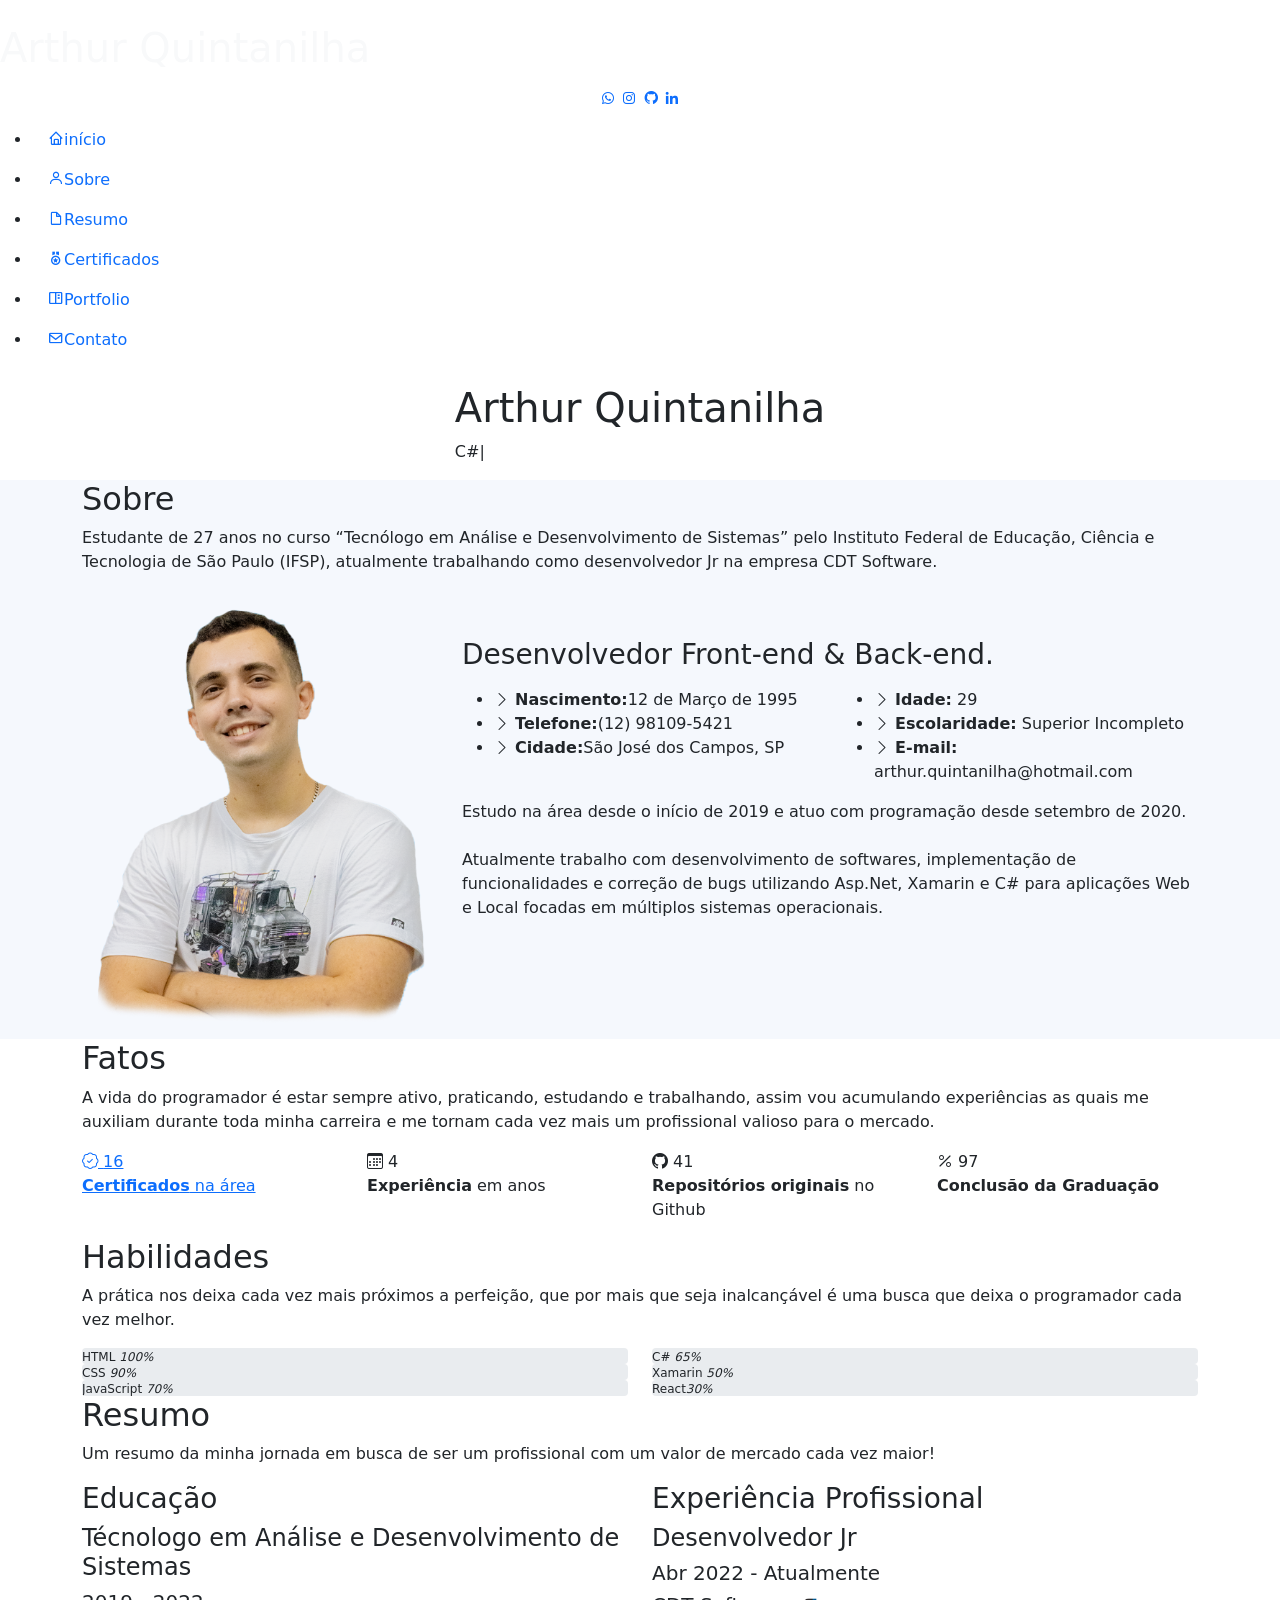
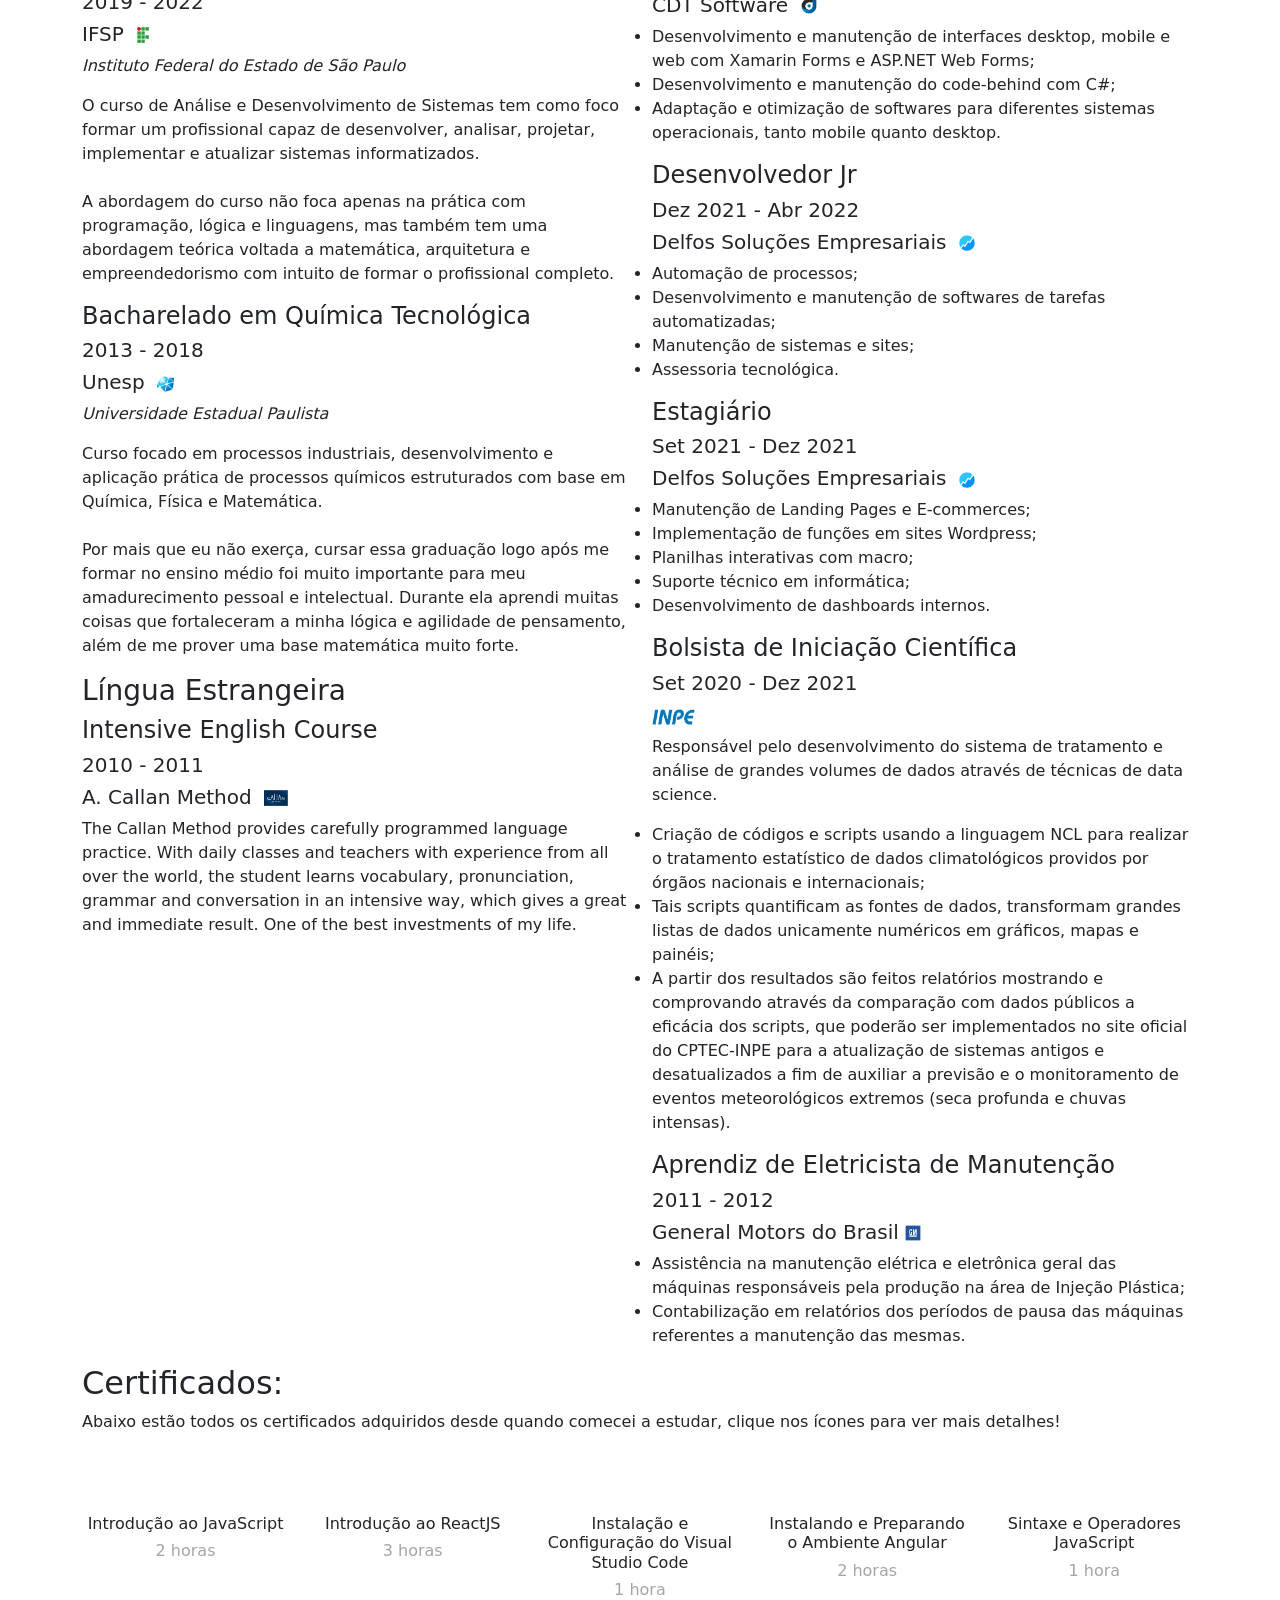
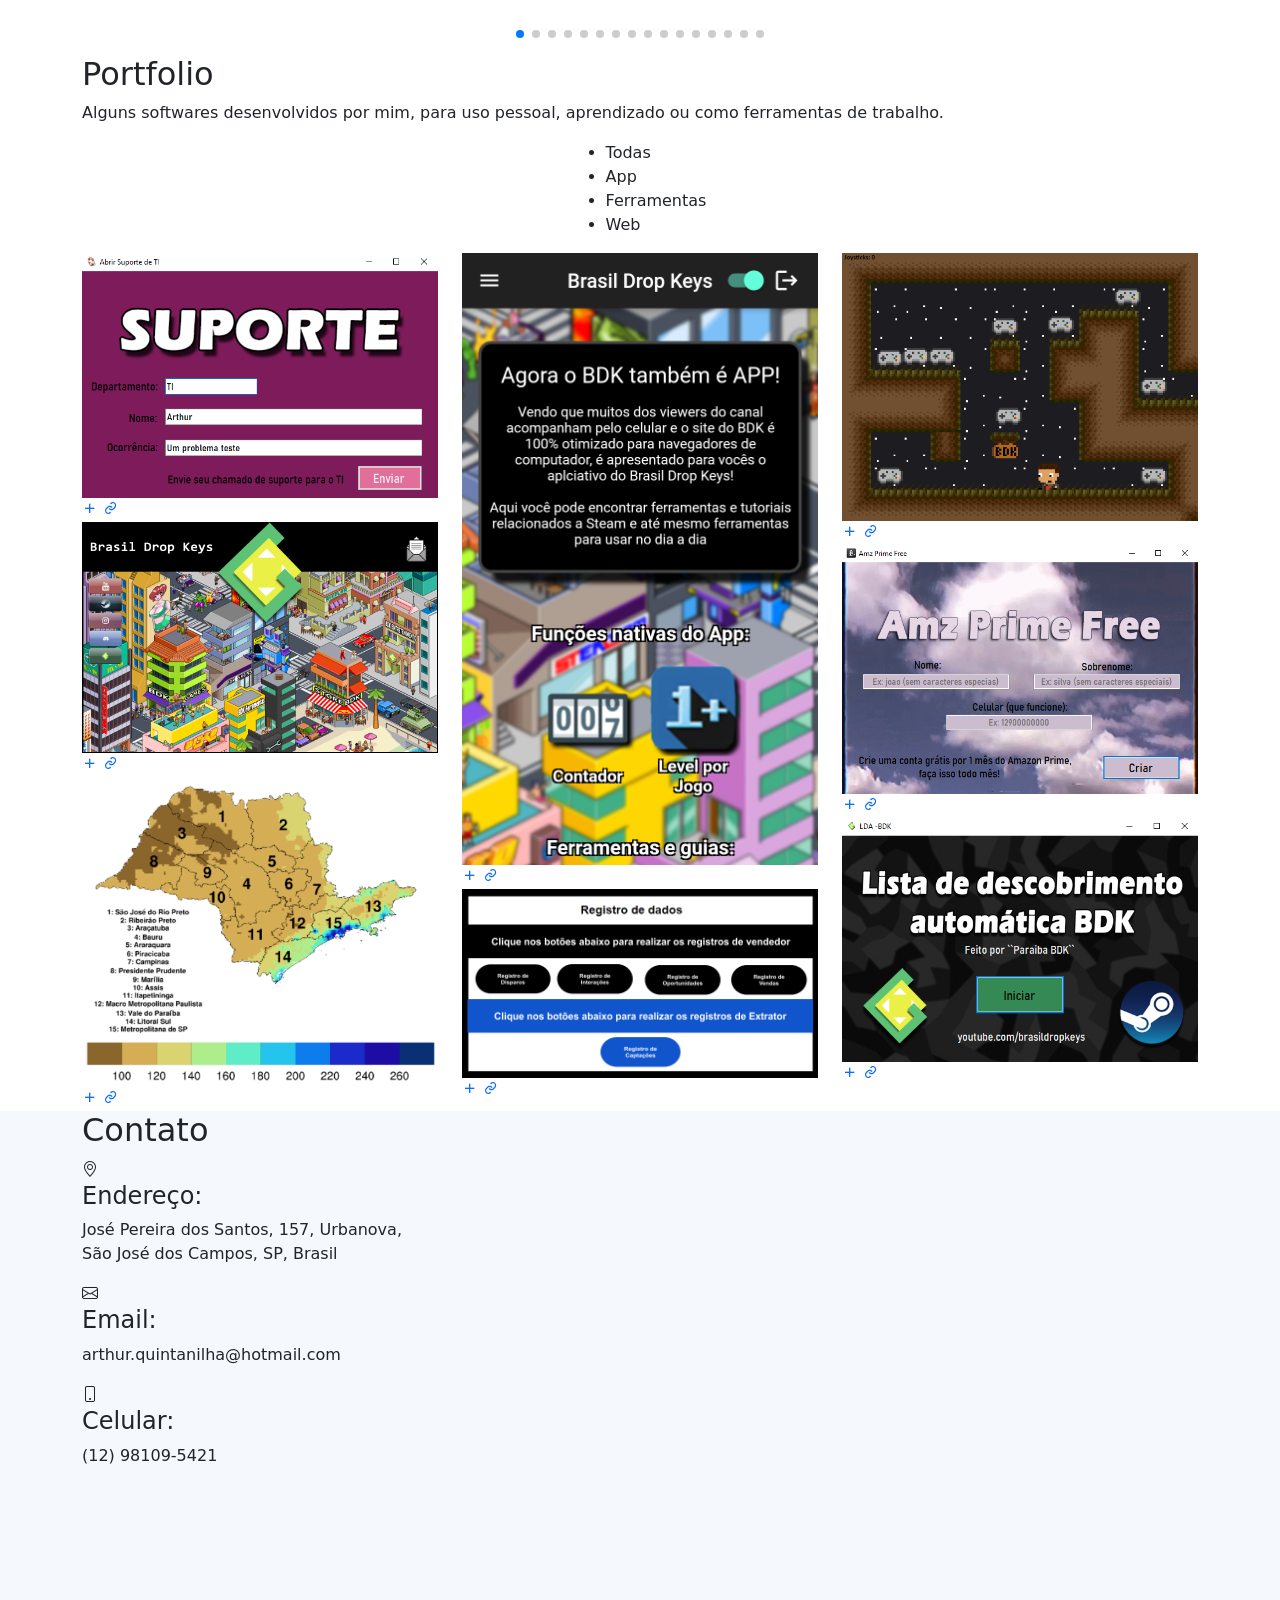
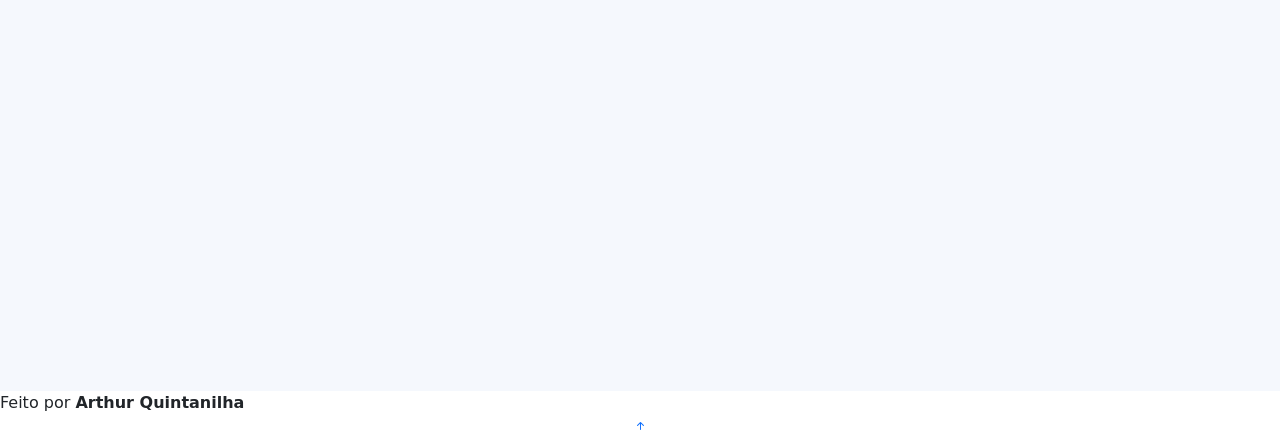
==== commit 574a4526: "Update index.html" ====
--- a/index.html
+++ b/index.html
@@ -146,7 +146,7 @@
           <div class="col-lg-3 col-md-6 d-md-flex align-items-md-stretch" data-aos="fade-up" data-aos-delay="100">
             <div class="count-box">
               <i class="bi bi-calendar3"></i>
-              <span data-purecounter-start="0" data-purecounter-end="4,5" data-purecounter-duration="1" class="purecounter"></span>
+              <span data-purecounter-start="0" data-purecounter-end="4" data-purecounter-duration="1" class="purecounter"></span>
               <p><strong>Experiência</strong> em anos</p>
             </div>
           </div>
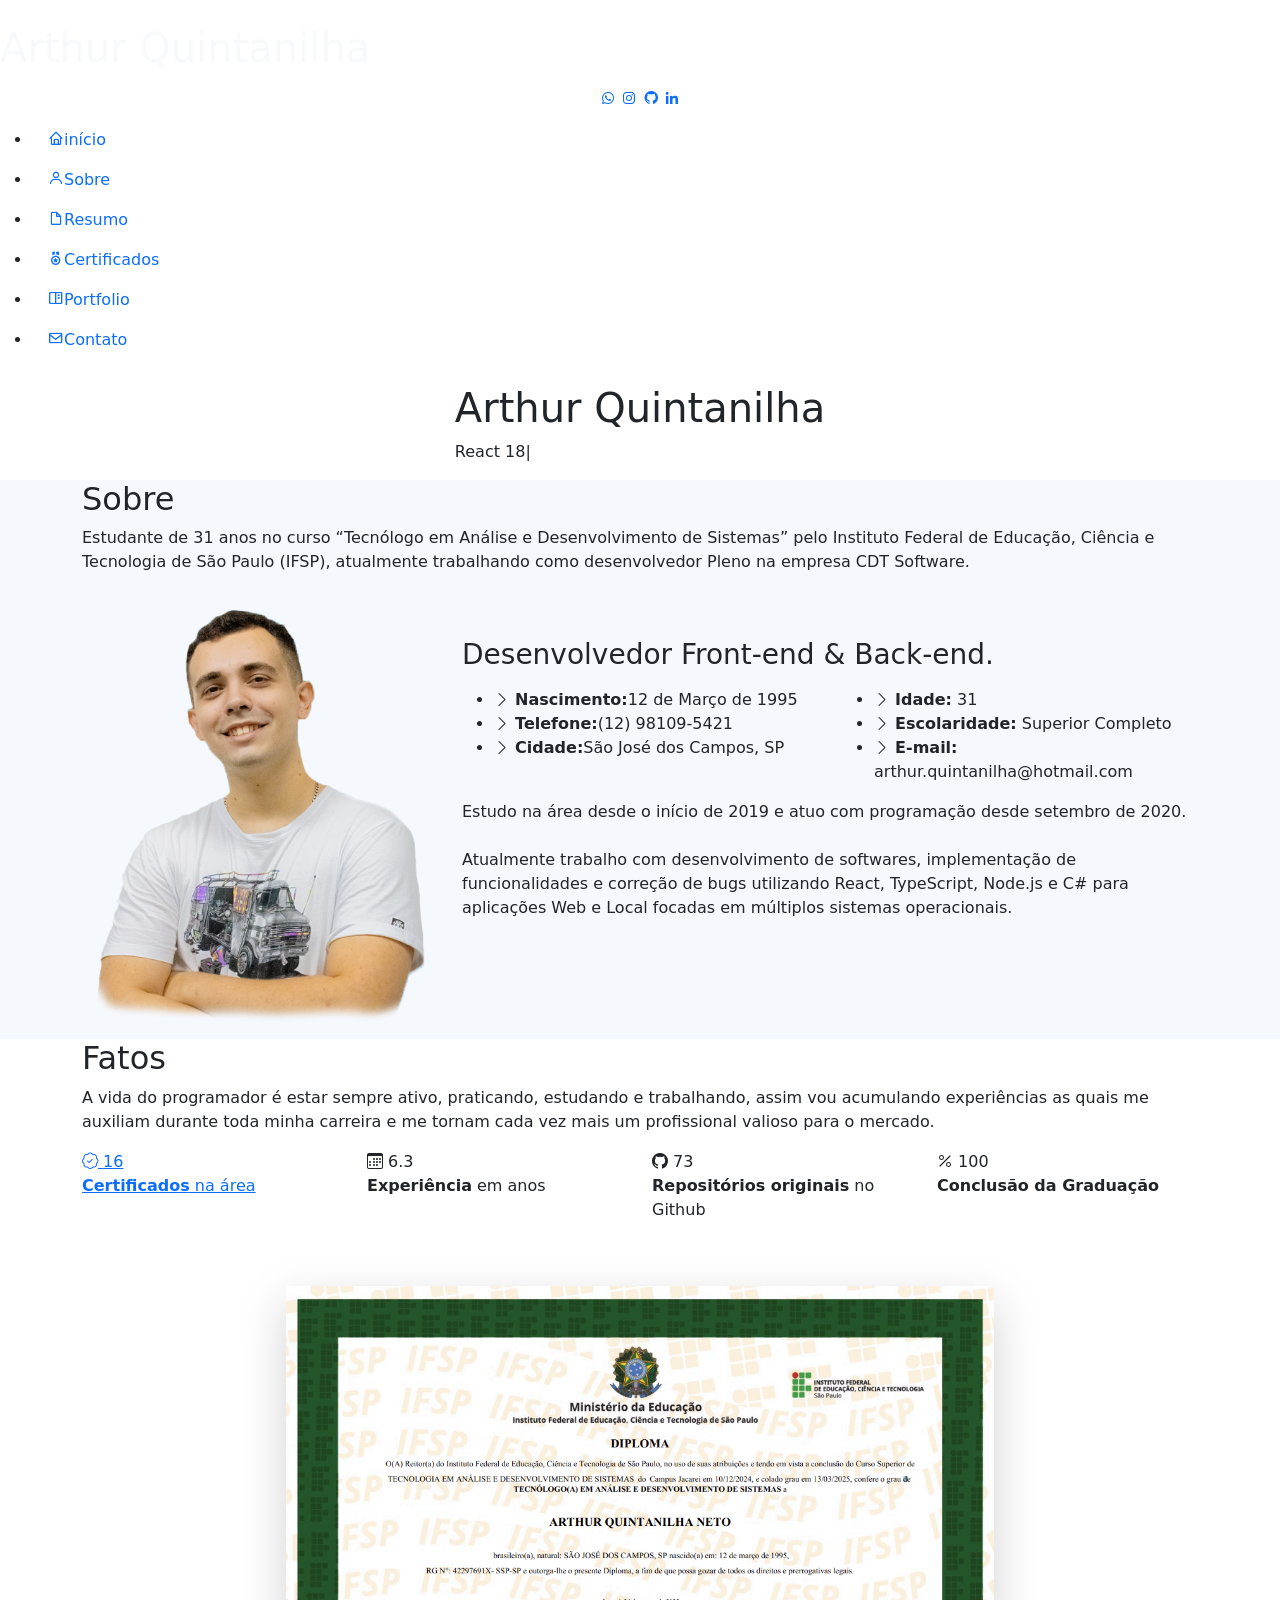
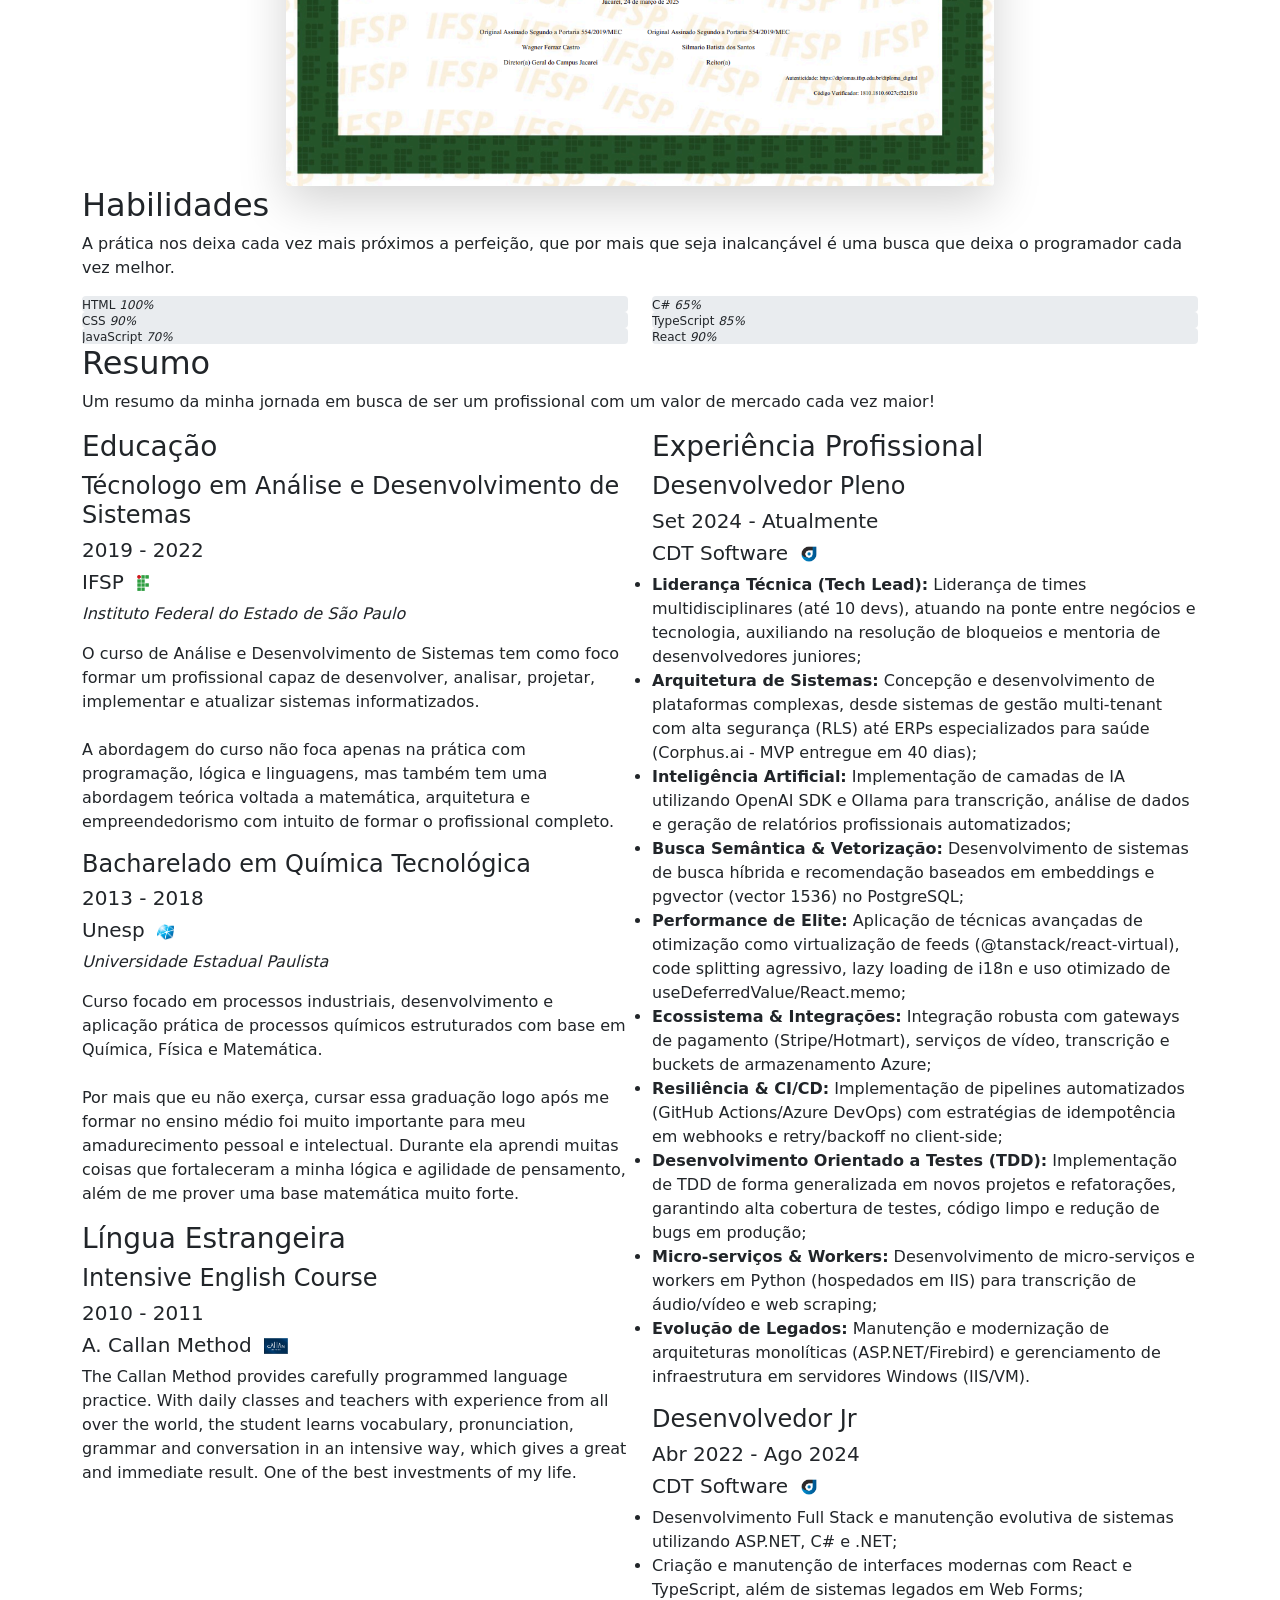
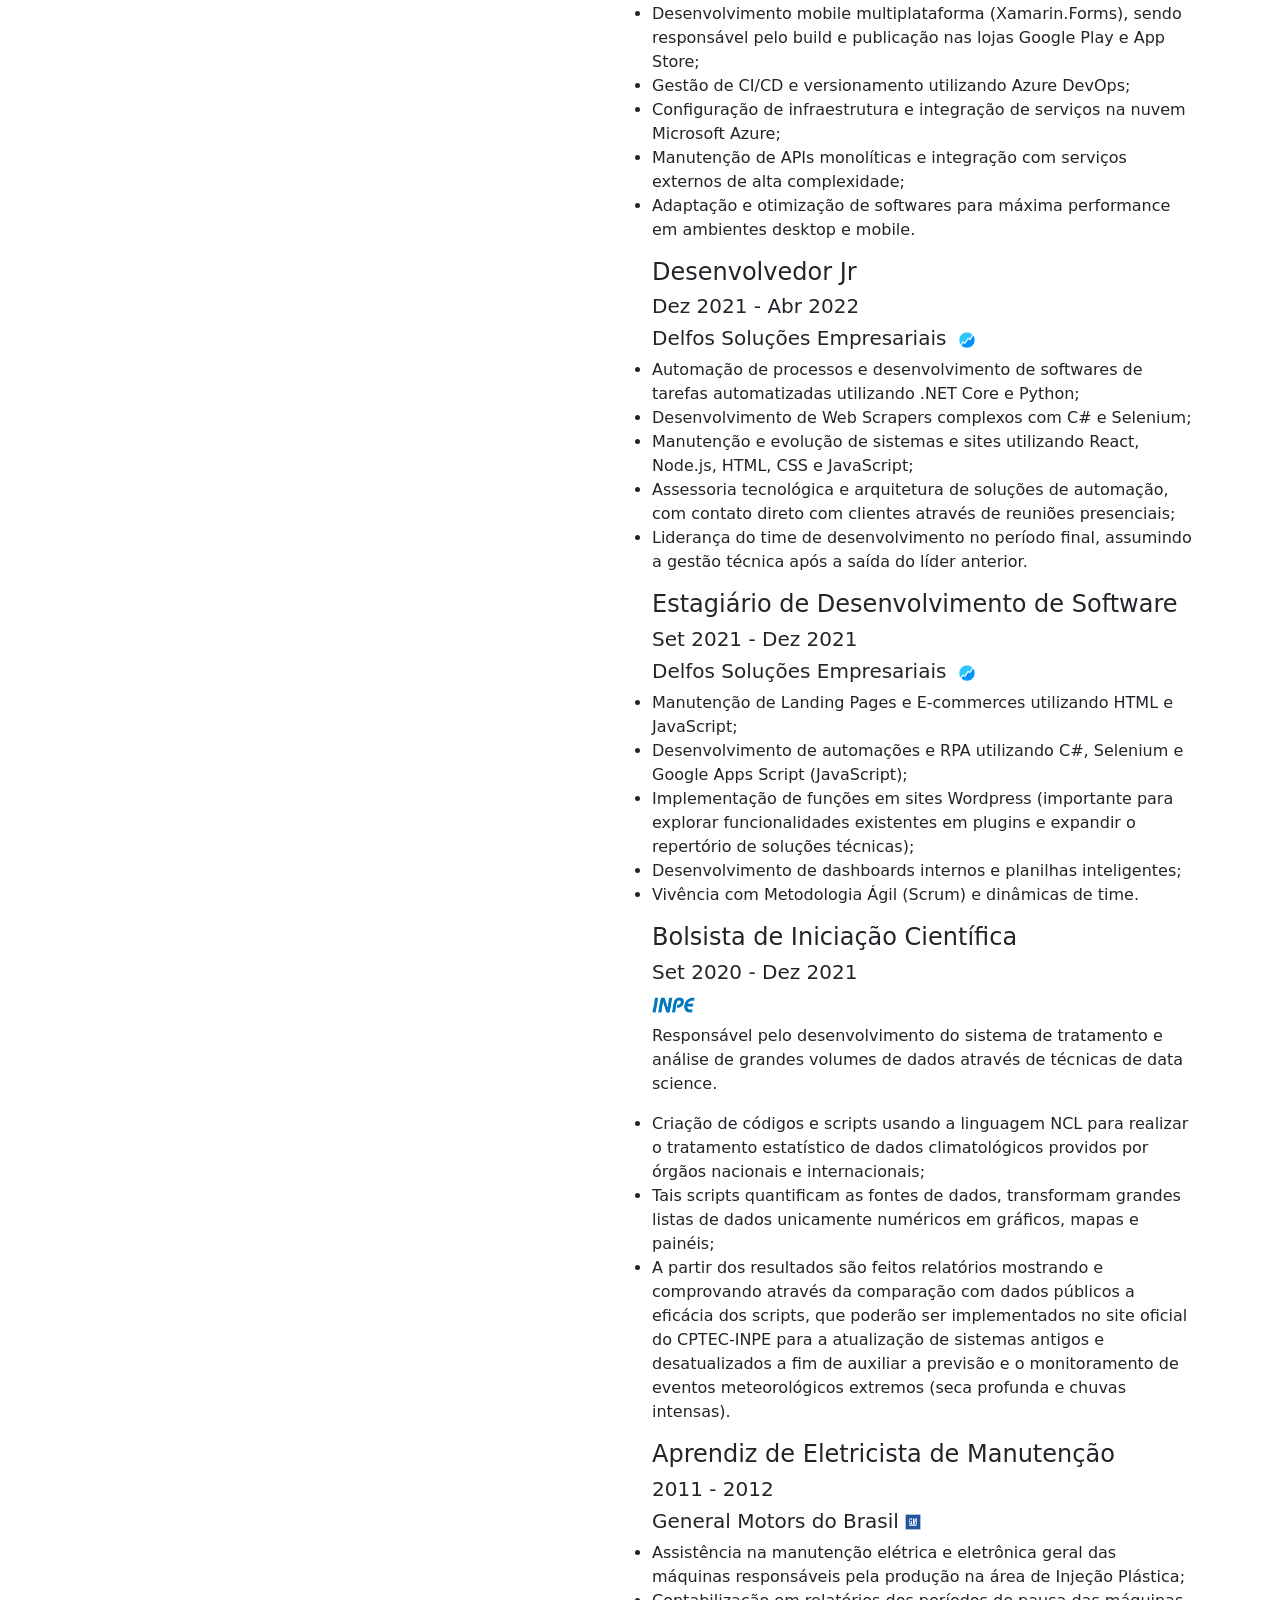
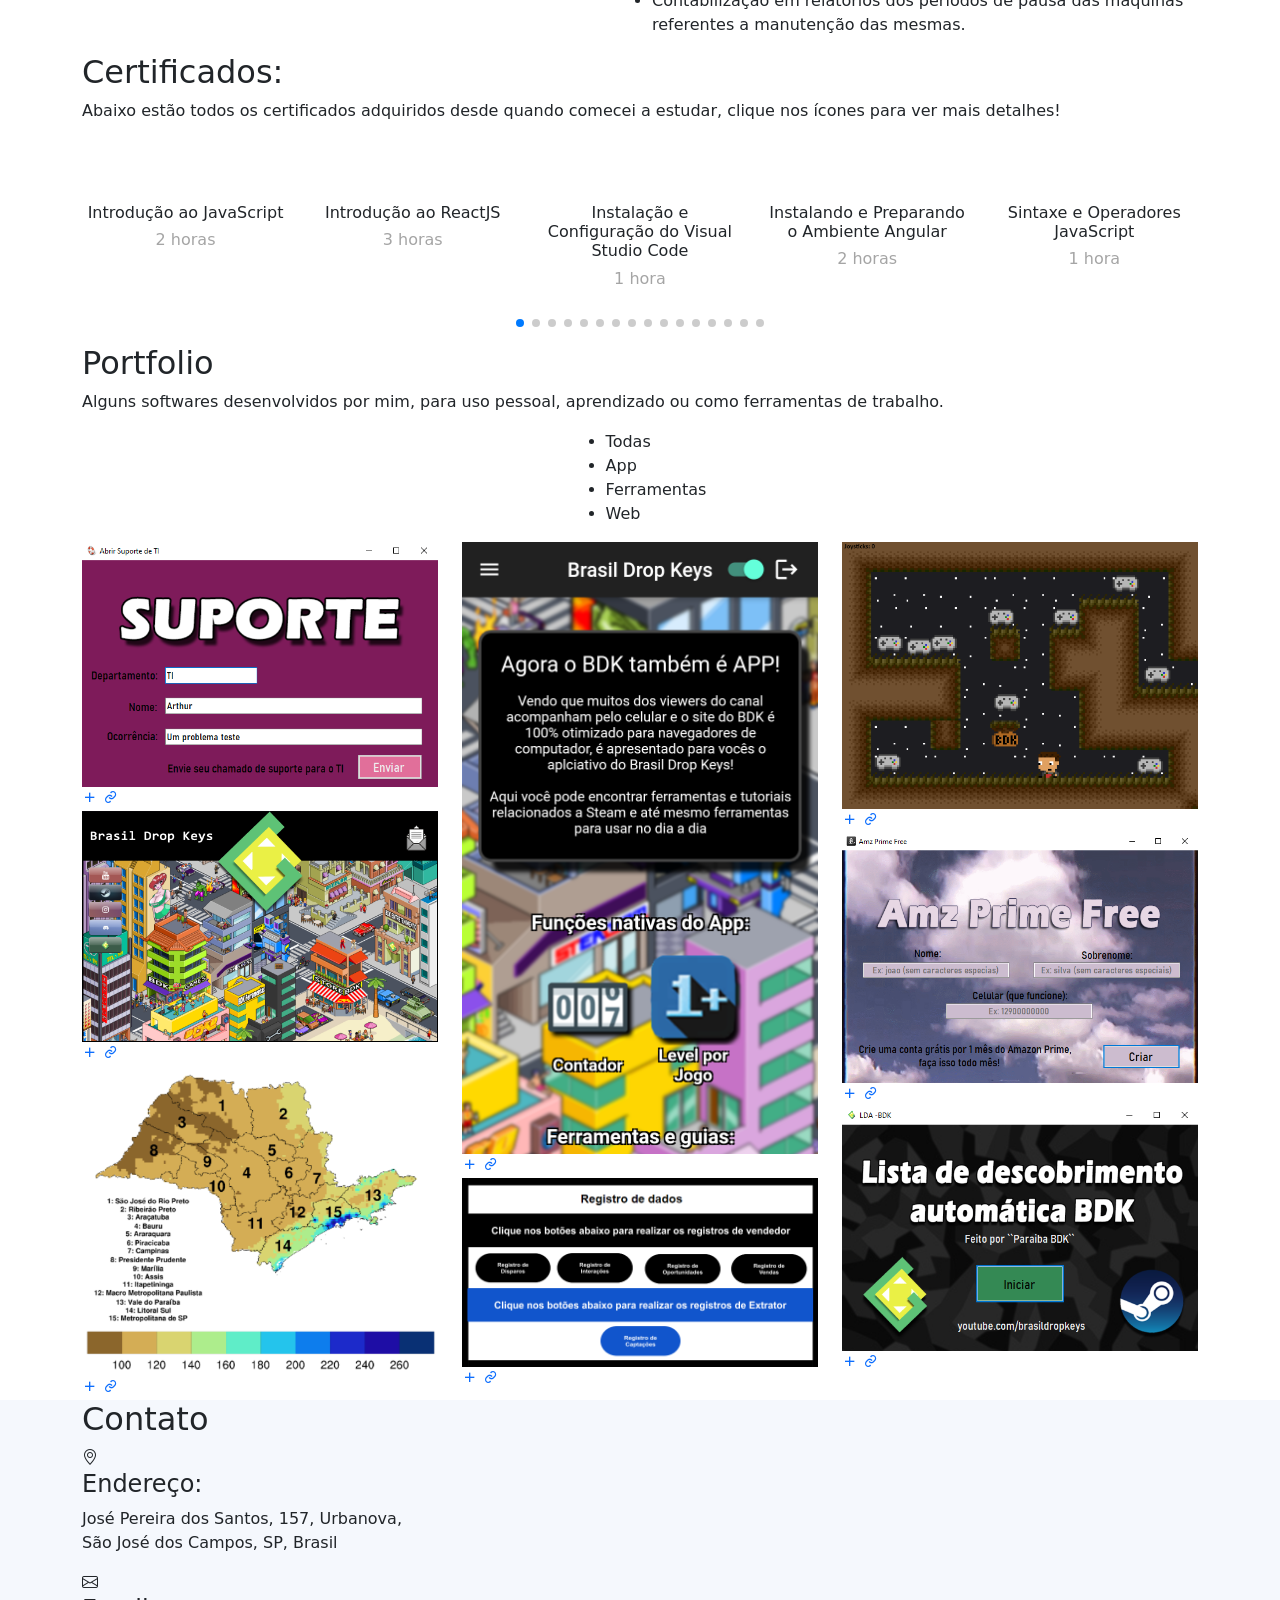
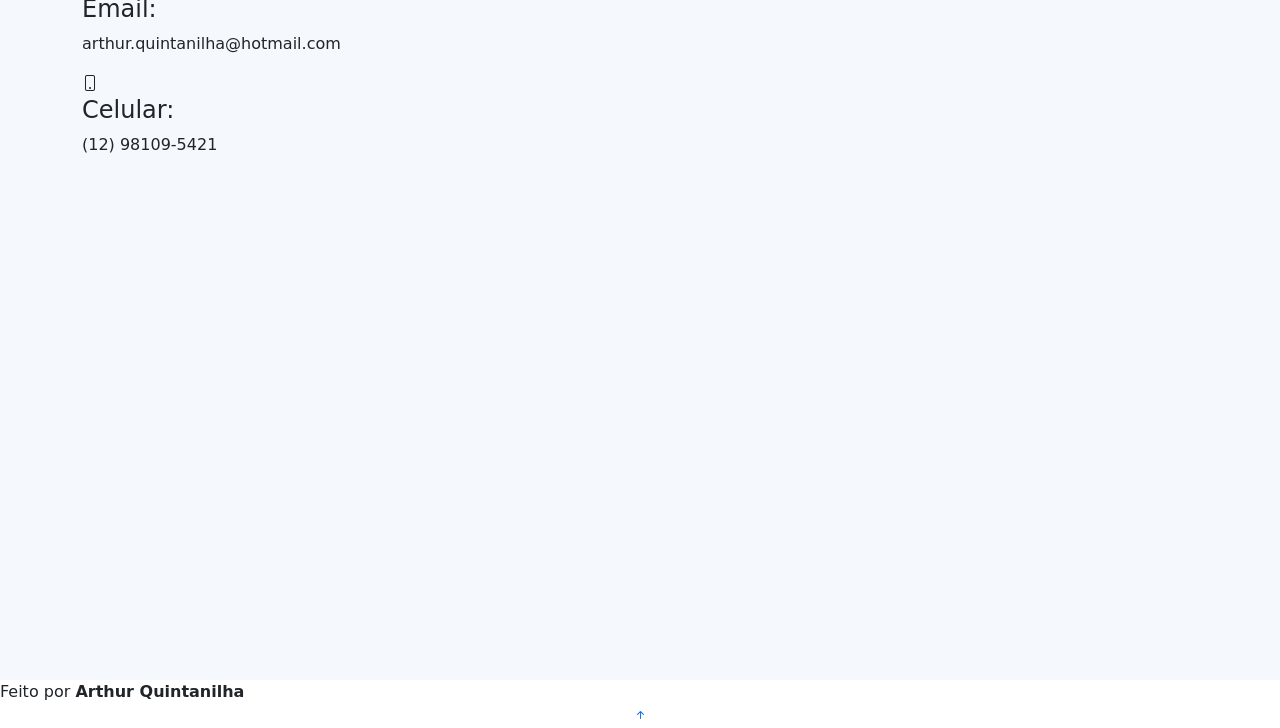
==== commit 2ad1d86c: "atualização do portfolio pt 1" ====
--- a/index.html
+++ b/index.html
@@ -69,7 +69,7 @@
   <section id="hero" class="d-flex flex-column justify-content-center align-items-center">
     <div class="hero-container" data-aos="fade-in">
       <h1>Arthur Quintanilha</h1>
-      <p> <span class="typed" data-typed-items="C#, Xamarin, HTML, CSS, Javascript, Bootstrap, Winforms, ASP.NET, Github, Selenium, Sourcetree"></span></p>
+      <p> <span class="typed" data-typed-items="React 18, TypeScript, TDD, Vite, SWC, React Router, TanStack Query, Supabase, PostgreSQL, Deno, Edge Functions, pgvector, OpenAI, Ollama, Stripe, Hotmart, i18next, Zod, Tailwind CSS, MUI, Radix UI, Framer Motion, Vitest, Testing Library, Playwright, GitHub Actions, C#, HTML, CSS, Javascript, Bootstrap, Winforms, ASP.NET, Github, Selenium, Sourcetree"></span></p>
     </div>
   </section>
   <!-- fim do inicio -->
@@ -82,9 +82,9 @@
 
         <div class="section-title">
           <h2>Sobre</h2>
-          <p>Estudante de 27 anos no curso “Tecnólogo em Análise e Desenvolvimento de Sistemas”
+          <p>Estudante de <span id="age-intro">29</span> anos no curso “Tecnólogo em Análise e Desenvolvimento de Sistemas”
             pelo Instituto Federal de Educação, Ciência e Tecnologia de São Paulo (IFSP), atualmente
-            trabalhando como desenvolvedor Jr na empresa CDT Software.</p>
+            trabalhando como desenvolvedor Pleno na empresa CDT Software.</p>
         </div>
 
         <div class="row">
@@ -105,8 +105,8 @@
               </div>
               <div class="col-lg-6">
                 <ul>
-                  <li><i class="bi bi-chevron-right"></i> <strong>Idade:</strong> <span>29</span></li>
-                  <li><i class="bi bi-chevron-right"></i> <strong>Escolaridade:</strong> <span>Superior Incompleto</span></li>
+                  <li><i class="bi bi-chevron-right"></i> <strong>Idade:</strong> <span id="age-detail">29</span></li>
+                  <li><i class="bi bi-chevron-right"></i> <strong>Escolaridade:</strong> <span>Superior Completo</span></li>
                   <li><i class="bi bi-chevron-right"></i> <strong>E-mail:</strong> <span>arthur.quintanilha@hotmail.com</span></li>
                 </ul>
               </div>
@@ -114,7 +114,7 @@
             
             <p>
               Estudo na área desde o início de 2019 e atuo com programação desde setembro de 2020. 
-              <br><br>Atualmente trabalho com desenvolvimento de softwares, implementação de funcionalidades e correção de bugs utilizando Asp.Net, Xamarin e C# para aplicações Web e Local focadas em múltiplos sistemas operacionais.
+              <br><br>Atualmente trabalho com desenvolvimento de softwares, implementação de funcionalidades e correção de bugs utilizando React, TypeScript, Node.js e C# para aplicações Web e Local focadas em múltiplos sistemas operacionais.
             </p>
           </div>
         </div>
@@ -146,7 +146,7 @@
           <div class="col-lg-3 col-md-6 d-md-flex align-items-md-stretch" data-aos="fade-up" data-aos-delay="100">
             <div class="count-box">
               <i class="bi bi-calendar3"></i>
-              <span data-purecounter-start="0" data-purecounter-end="4" data-purecounter-duration="1" class="purecounter"></span>
+              <span id="experience-counter" data-purecounter-start="0" data-purecounter-end="5.7" data-purecounter-decimals="1" data-purecounter-separator="true" data-purecounter-separatorsymbol="." data-purecounter-duration="1" class="purecounter"></span>
               <p><strong>Experiência</strong> em anos</p>
             </div>
           </div>
@@ -154,7 +154,7 @@
           <div class="col-lg-3 col-md-6 d-md-flex align-items-md-stretch" data-aos="fade-up" data-aos-delay="200">
             <div class="count-box">
               <i class="bi bi-github"></i>
-              <span data-purecounter-start="0" data-purecounter-end="41" data-purecounter-duration="1" class="purecounter"></span>
+              <span data-purecounter-start="0" data-purecounter-end="73" data-purecounter-duration="1" class="purecounter"></span>
               <p><strong>Repositórios originais</strong> no Github</p>
             </div>
           </div>
@@ -162,11 +162,19 @@
           <div class="col-lg-3 col-md-6 d-md-flex align-items-md-stretch" data-aos="fade-up" data-aos-delay="300">
             <div class="count-box">
               <i class="bi bi-percent"></i>
-              <span data-purecounter-start="0" data-purecounter-end="96.61" data-purecounter-duration="1" class="purecounter"></span>
+              <span data-purecounter-start="0" data-purecounter-end="100" data-purecounter-duration="1" class="purecounter"></span>
               <p><strong>Conclusão da Graduação</strong></p>
             </div>
           </div>
 
+        </div>
+
+        <div class="row mt-5 justify-content-center" data-aos="fade-up" data-aos-delay="400">
+          <div class="col-lg-10 text-center">
+            <a href="assets/img/diploma arthur.png" class="diploma-lightbox" title="Diploma Arthur Quintanilha">
+              <img src="assets/img/diploma arthur.png" class="img-fluid rounded shadow-lg" alt="Diploma Arthur Quintanilha" style="max-height: 500px; cursor: pointer;">
+            </a>
+          </div>
         </div>
 
       </div>
@@ -219,16 +227,16 @@
             </div>
 
             <div class="progress">
-              <span class="skill">Xamarin <i class="val">50%</i></span>
+              <span class="skill">TypeScript <i class="val">85%</i></span>
               <div class="progress-bar-wrap">
-                <div class="progress-bar" role="progressbar" aria-valuenow="50" aria-valuemin="0" aria-valuemax="100"></div>
+                <div class="progress-bar" role="progressbar" aria-valuenow="85" aria-valuemin="0" aria-valuemax="100"></div>
               </div>
             </div>
 
             <div class="progress">
-              <span class="skill">React<i class="val">30%</i></span>
+              <span class="skill">React <i class="val">90%</i></span>
               <div class="progress-bar-wrap">
-                <div class="progress-bar" role="progressbar" aria-valuenow="30" aria-valuemin="0" aria-valuemax="100"></div>
+                <div class="progress-bar" role="progressbar" aria-valuenow="90" aria-valuemin="0" aria-valuemax="100"></div>
               </div>
             </div>
 
@@ -307,13 +315,37 @@
 
             <div class="resume-item">
               <div class="row" data-aos="fade-up">
-              <div><h4>Desenvolvedor Jr</h4></div>
-              <div><h5>Abr 2022 - Atualmente</h5> <h5>CDT Software 	&nbsp;<a href="https://cdtsoftware.com.br" target="_blank"><img  src="assets/img/cdt.png" alt="Track Cash" height="16"></a></h5></div>
+              <div><h4>Desenvolvedor Pleno</h4></div>
+              <div><h5>Set 2024 - Atualmente</h5> <h5>CDT Software 	&nbsp;<a href="https://cdtsoftware.com.br" target="_blank"><img  src="assets/img/cdt.png" alt="Track Cash" height="16"></a></h5></div>
               
               <ul>
-                <li>Desenvolvimento e manutenção de interfaces desktop, mobile e web com Xamarin Forms e ASP.NET Web Forms; </li>
-                <li>Desenvolvimento e manutenção do code-behind com C#;</li>
-                <li>Adaptação e otimização de softwares para diferentes sistemas operacionais, tanto mobile quanto desktop.</li>
+                <li><strong>Liderança Técnica (Tech Lead):</strong> Liderança de times multidisciplinares (até 10 devs), atuando na ponte entre negócios e tecnologia, auxiliando na resolução de bloqueios e mentoria de desenvolvedores juniores;</li>
+                <li><strong>Arquitetura de Sistemas:</strong> Concepção e desenvolvimento de plataformas complexas, desde sistemas de gestão multi-tenant com alta segurança (RLS) até ERPs especializados para saúde (Corphus.ai - MVP entregue em 40 dias);</li>
+                <li><strong>Inteligência Artificial:</strong> Implementação de camadas de IA utilizando OpenAI SDK e Ollama para transcrição, análise de dados e geração de relatórios profissionais automatizados;</li>
+                <li><strong>Busca Semântica & Vetorização:</strong> Desenvolvimento de sistemas de busca híbrida e recomendação baseados em embeddings e pgvector (vector 1536) no PostgreSQL;</li>
+                <li><strong>Performance de Elite:</strong> Aplicação de técnicas avançadas de otimização como virtualização de feeds (@tanstack/react-virtual), code splitting agressivo, lazy loading de i18n e uso otimizado de useDeferredValue/React.memo;</li>
+                <li><strong>Ecossistema & Integrações:</strong> Integração robusta com gateways de pagamento (Stripe/Hotmart), serviços de vídeo, transcrição e buckets de armazenamento Azure;</li>
+                <li><strong>Resiliência & CI/CD:</strong> Implementação de pipelines automatizados (GitHub Actions/Azure DevOps) com estratégias de idempotência em webhooks e retry/backoff no client-side;</li>
+                <li><strong>Desenvolvimento Orientado a Testes (TDD):</strong> Implementação de TDD de forma generalizada em novos projetos e refatorações, garantindo alta cobertura de testes, código limpo e redução de bugs em produção;</li>
+                <li><strong>Micro-serviços & Workers:</strong> Desenvolvimento de micro-serviços e workers em Python (hospedados em IIS) para transcrição de áudio/vídeo e web scraping;</li>
+                <li><strong>Evolução de Legados:</strong> Manutenção e modernização de arquiteturas monolíticas (ASP.NET/Firebird) e gerenciamento de infraestrutura em servidores Windows (IIS/VM).</li>
+              </ul>
+            </div>
+            </div>
+
+            <div class="resume-item">
+              <div class="row" data-aos="fade-up">
+              <div><h4>Desenvolvedor Jr</h4></div>
+              <div><h5>Abr 2022 - Ago 2024</h5> <h5>CDT Software 	&nbsp;<a href="https://cdtsoftware.com.br" target="_blank"><img  src="assets/img/cdt.png" alt="Track Cash" height="16"></a></h5></div>
+              
+              <ul>
+                <li>Desenvolvimento Full Stack e manutenção evolutiva de sistemas utilizando ASP.NET, C# e .NET;</li>
+                <li>Criação e manutenção de interfaces modernas com React e TypeScript, além de sistemas legados em Web Forms;</li>
+                <li>Desenvolvimento mobile multiplataforma (Xamarin.Forms), sendo responsável pelo build e publicação nas lojas Google Play e App Store;</li>
+                <li>Gestão de CI/CD e versionamento utilizando Azure DevOps;</li>
+                <li>Configuração de infraestrutura e integração de serviços na nuvem Microsoft Azure;</li>
+                <li>Manutenção de APIs monolíticas e integração com serviços externos de alta complexidade;</li>
+                <li>Adaptação e otimização de softwares para máxima performance em ambientes desktop e mobile.</li>
               </ul>
             </div>
             </div>
@@ -324,25 +356,26 @@
               <div><h5>Dez 2021 - Abr 2022</h5> <h5>Delfos Soluções Empresariais 	&nbsp;<a href="https://www.consultoriadelfos.com.br" target="_blank"><img  src="assets/img/delfos.png" alt="Track Cash" height="16"></a></h5></div>
               
               <ul>
-                <li>Automação de processos;</li>
-                <li>Desenvolvimento e manutenção de softwares de tarefas automatizadas;</li>
-                <li>Manutenção de sistemas e sites;</li>
-                <li>Assessoria tecnológica.</li>
+                <li>Automação de processos e desenvolvimento de softwares de tarefas automatizadas utilizando .NET Core e Python;</li>
+                <li>Desenvolvimento de Web Scrapers complexos com C# e Selenium;</li>
+                <li>Manutenção e evolução de sistemas e sites utilizando React, Node.js, HTML, CSS e JavaScript;</li>
+                <li>Assessoria tecnológica e arquitetura de soluções de automação, com contato direto com clientes através de reuniões presenciais;</li>
+                <li>Liderança do time de desenvolvimento no período final, assumindo a gestão técnica após a saída do líder anterior.</li>
               </ul>
             </div>
             </div>
 
             <div class="resume-item">
               <div class="row" data-aos="fade-up">
-              <div><h4>Estagiário</h4></div>
+              <div><h4>Estagiário de Desenvolvimento de Software</h4></div>
               <div><h5>Set 2021 - Dez 2021</h5> <h5>Delfos Soluções Empresariais 	&nbsp;<a href="https://www.consultoriadelfos.com.br" target="_blank"><img  src="assets/img/delfos.png" alt="Track Cash" height="16"></a></h5></div>
               
               <ul>
-                <li>Manutenção de Landing Pages e E-commerces;</li>
-                <li>Implementação de funções em sites Wordpress;</li>
-                <li>Planilhas interativas com macro;</li>
-                <li>Suporte técnico em informática;</li>
-                <li>Desenvolvimento de dashboards internos.</li>
+                <li>Manutenção de Landing Pages e E-commerces utilizando HTML e JavaScript;</li>
+                <li>Desenvolvimento de automações e RPA utilizando C#, Selenium e Google Apps Script (JavaScript);</li>
+                <li>Implementação de funções em sites Wordpress (importante para explorar funcionalidades existentes em plugins e expandir o repertório de soluções técnicas);</li>
+                <li>Desenvolvimento de dashboards internos e planilhas inteligentes;</li>
+                <li>Vivência com Metodologia Ágil (Scrum) e dinâmicas de time.</li>
               </ul>
             </div>
             </div>
@@ -921,6 +954,36 @@
 
   <a href="#" class="back-to-top d-flex align-items-center justify-content-center"><i class="bi bi-arrow-up-short"></i></a>
 
+  <!-- Script para calcular experiência dinâmica -->
+  <script>
+    document.addEventListener('DOMContentLoaded', function() {
+      const startDate = new Date(2020, 8, 1); // Setembro 2020
+      const today = new Date();
+      
+      // Cálculo da experiência com 1 casa decimal
+      const diffTime = Math.abs(today - startDate);
+      const diffYears = diffTime / (1000 * 60 * 60 * 24 * 365.25);
+      
+      const expCounter = document.getElementById('experience-counter');
+      if (expCounter) {
+        expCounter.setAttribute('data-purecounter-end', diffYears.toFixed(1));
+      }
+
+      // Cálculo da idade
+      const birthDate = new Date(1995, 2, 12); // 12 de Março de 1995
+      let age = today.getFullYear() - birthDate.getFullYear();
+      const mAge = today.getMonth() - birthDate.getMonth();
+      if (mAge < 0 || (mAge === 0 && today.getDate() < birthDate.getDate())) {
+          age--;
+      }
+      
+      const ageIntro = document.getElementById('age-intro');
+      const ageDetail = document.getElementById('age-detail');
+      if (ageIntro) ageIntro.innerText = age;
+      if (ageDetail) ageDetail.innerText = age;
+    });
+  </script>
+
   <!-- Vendor JS Files -->
   <script src="assets/vendor/purecounter/purecounter.js"></script>
   <script src="assets/vendor/aos/aos.js"></script>
@@ -935,6 +998,17 @@
   <!-- Template Main JS File -->
   <script src="assets/js/main.js"></script>
 
+  <!-- Script para o Lightbox do Diploma sem navegação -->
+  <script>
+    document.addEventListener('DOMContentLoaded', function() {
+      const diplomaLightbox = GLightbox({
+        selector: '.diploma-lightbox',
+        loop: false,
+        navigation: false
+      });
+    });
+  </script>
+
 </body>
 
 </html>
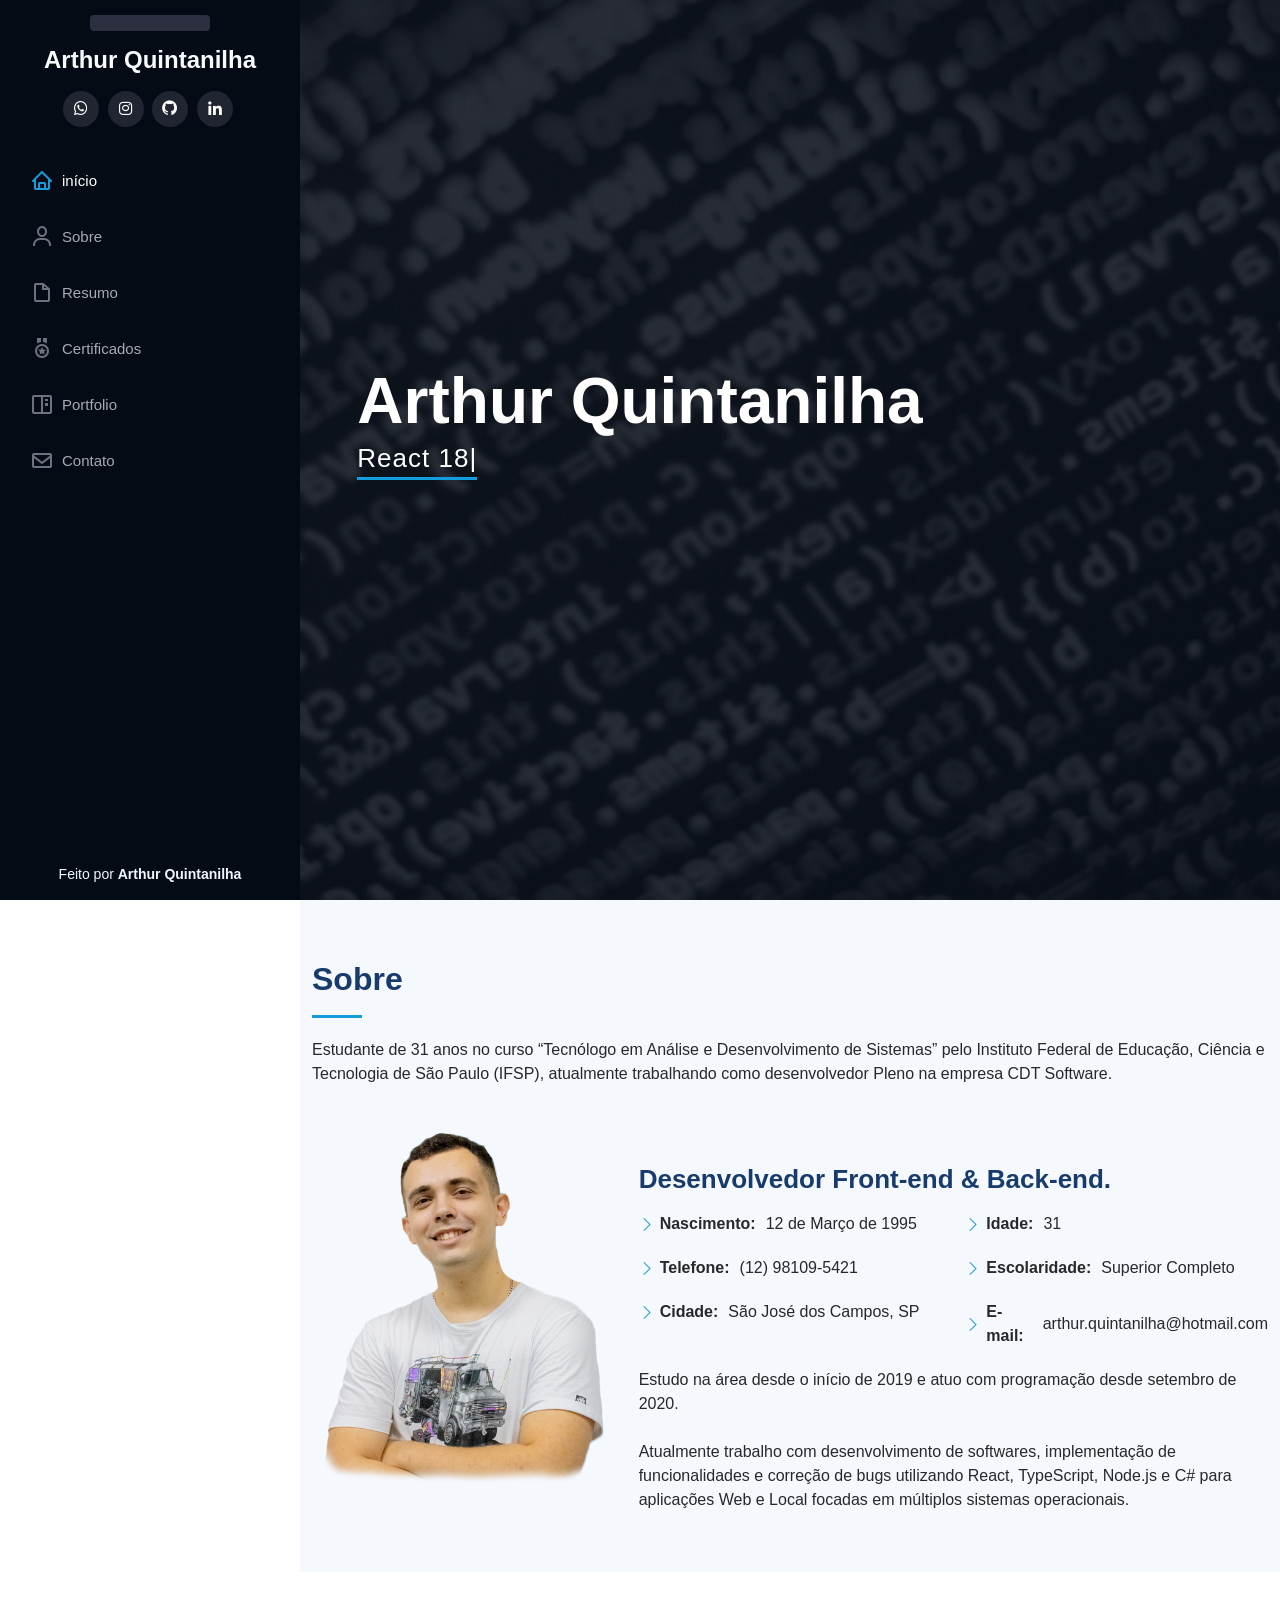
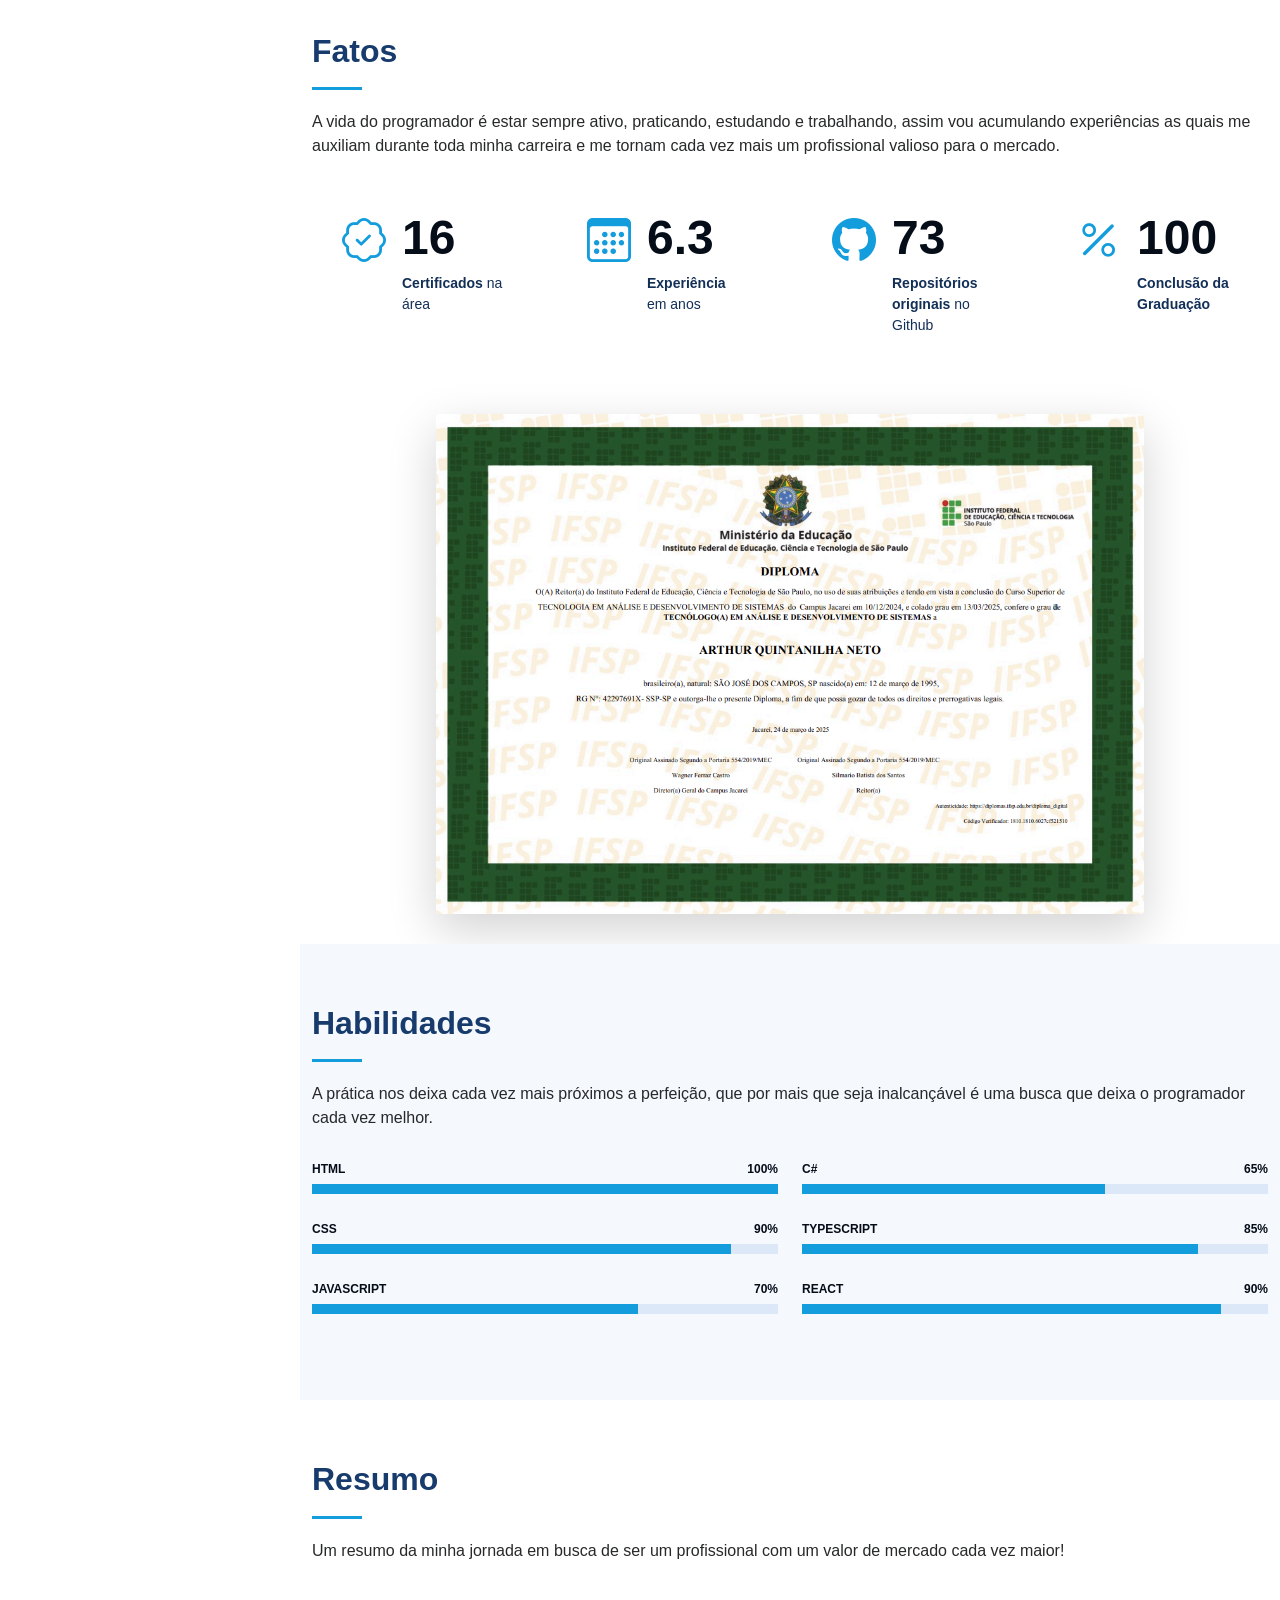
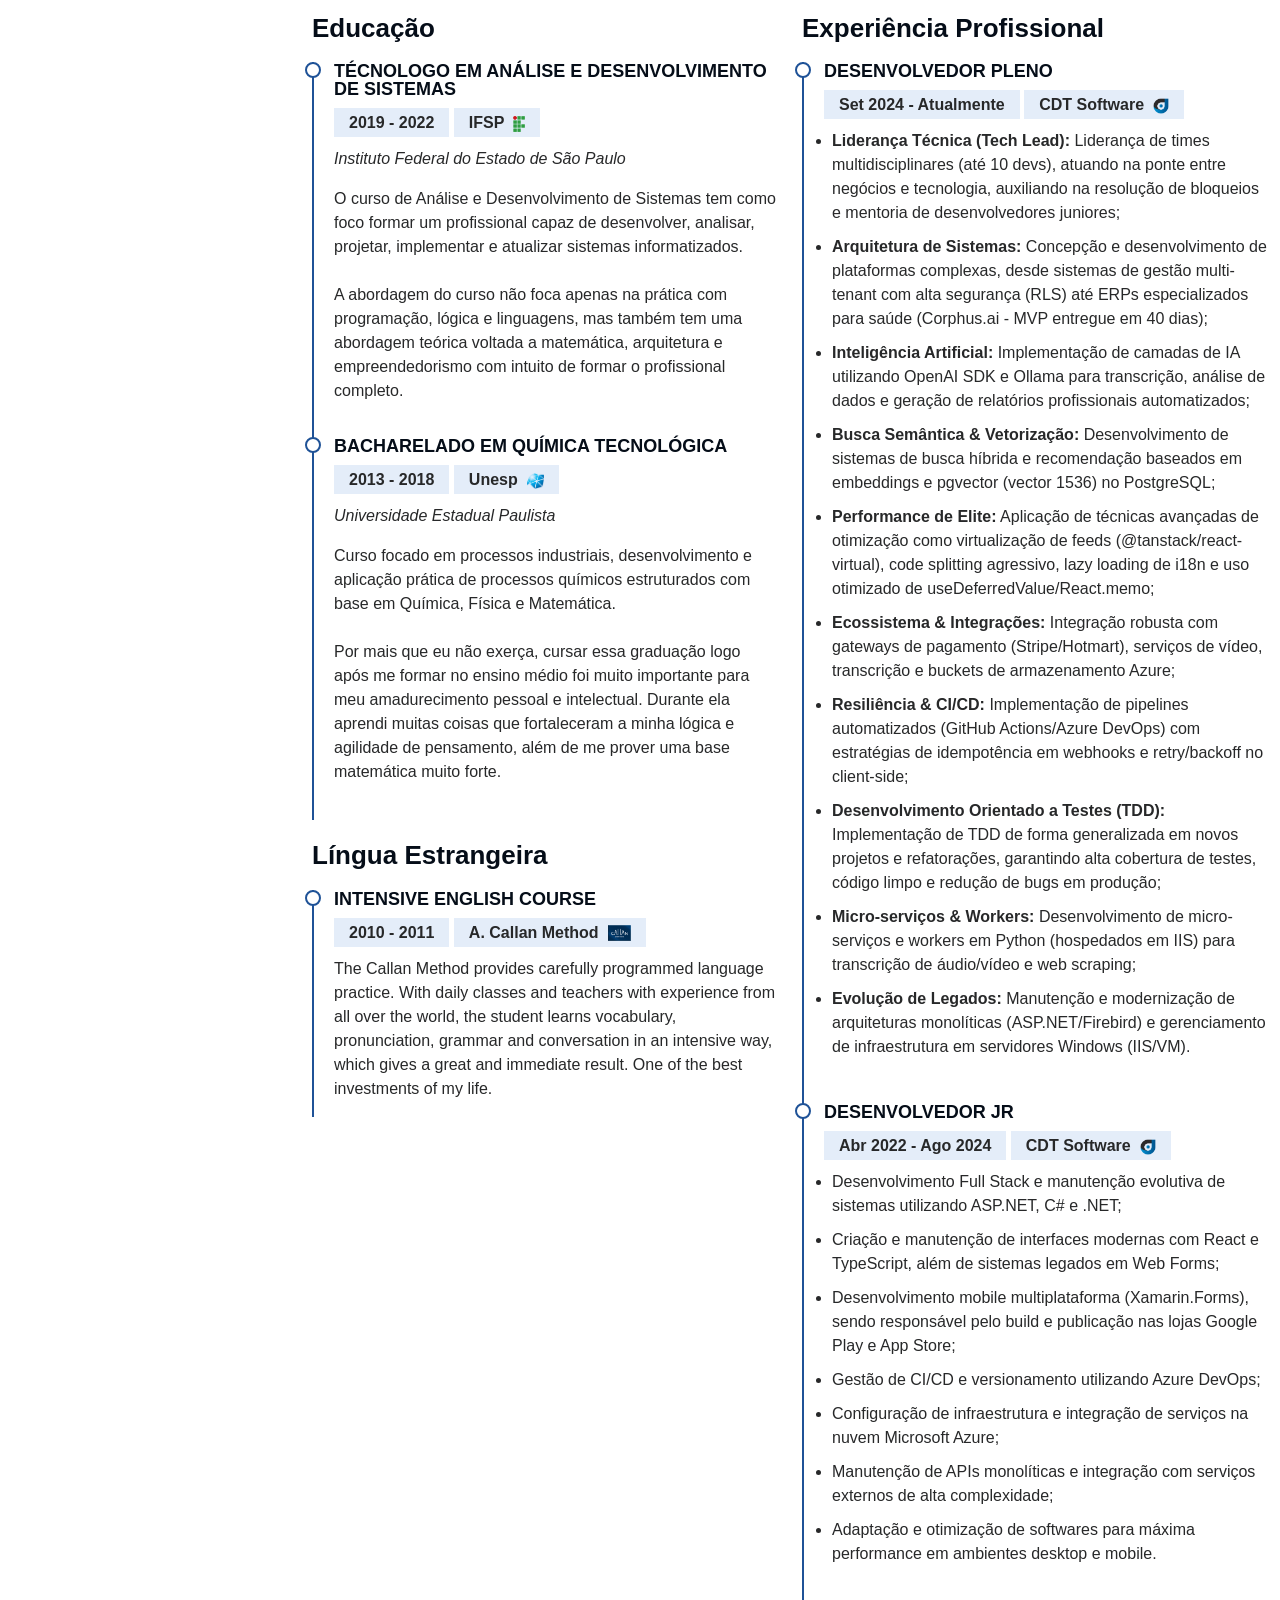
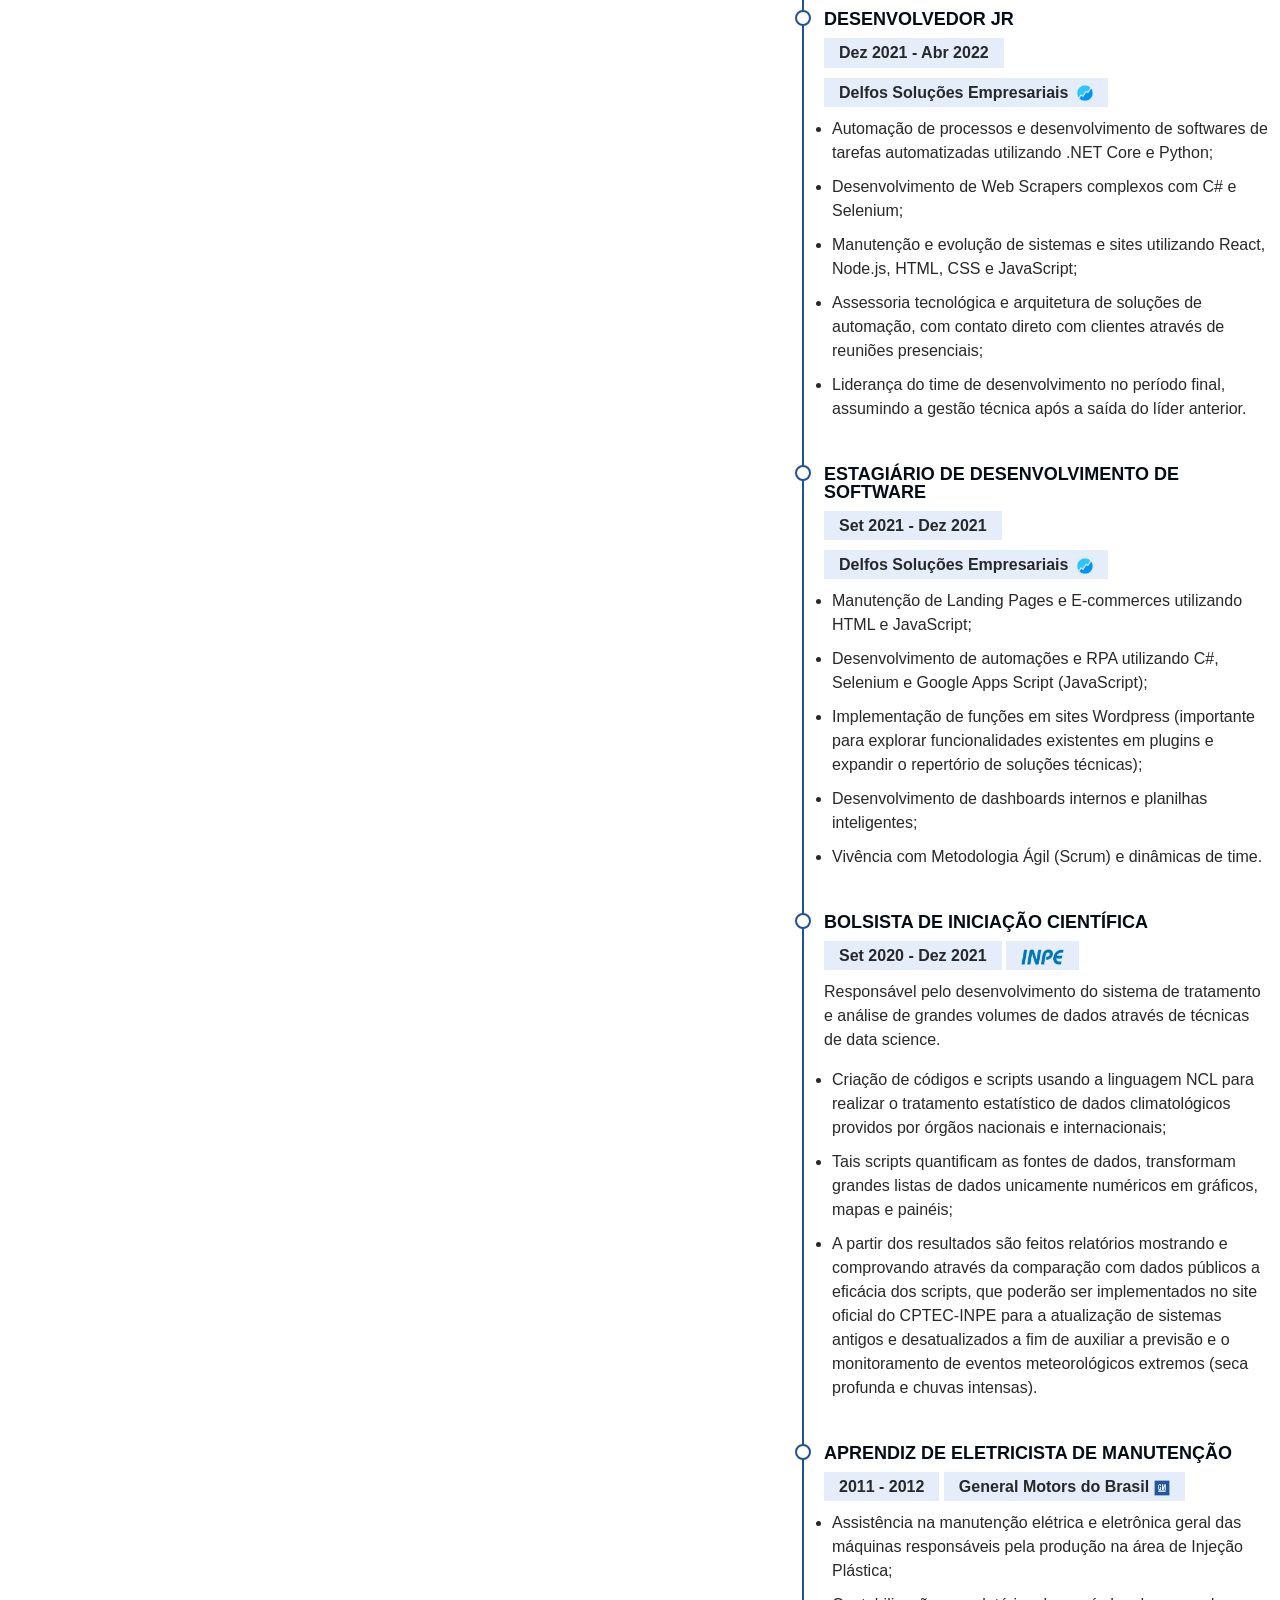
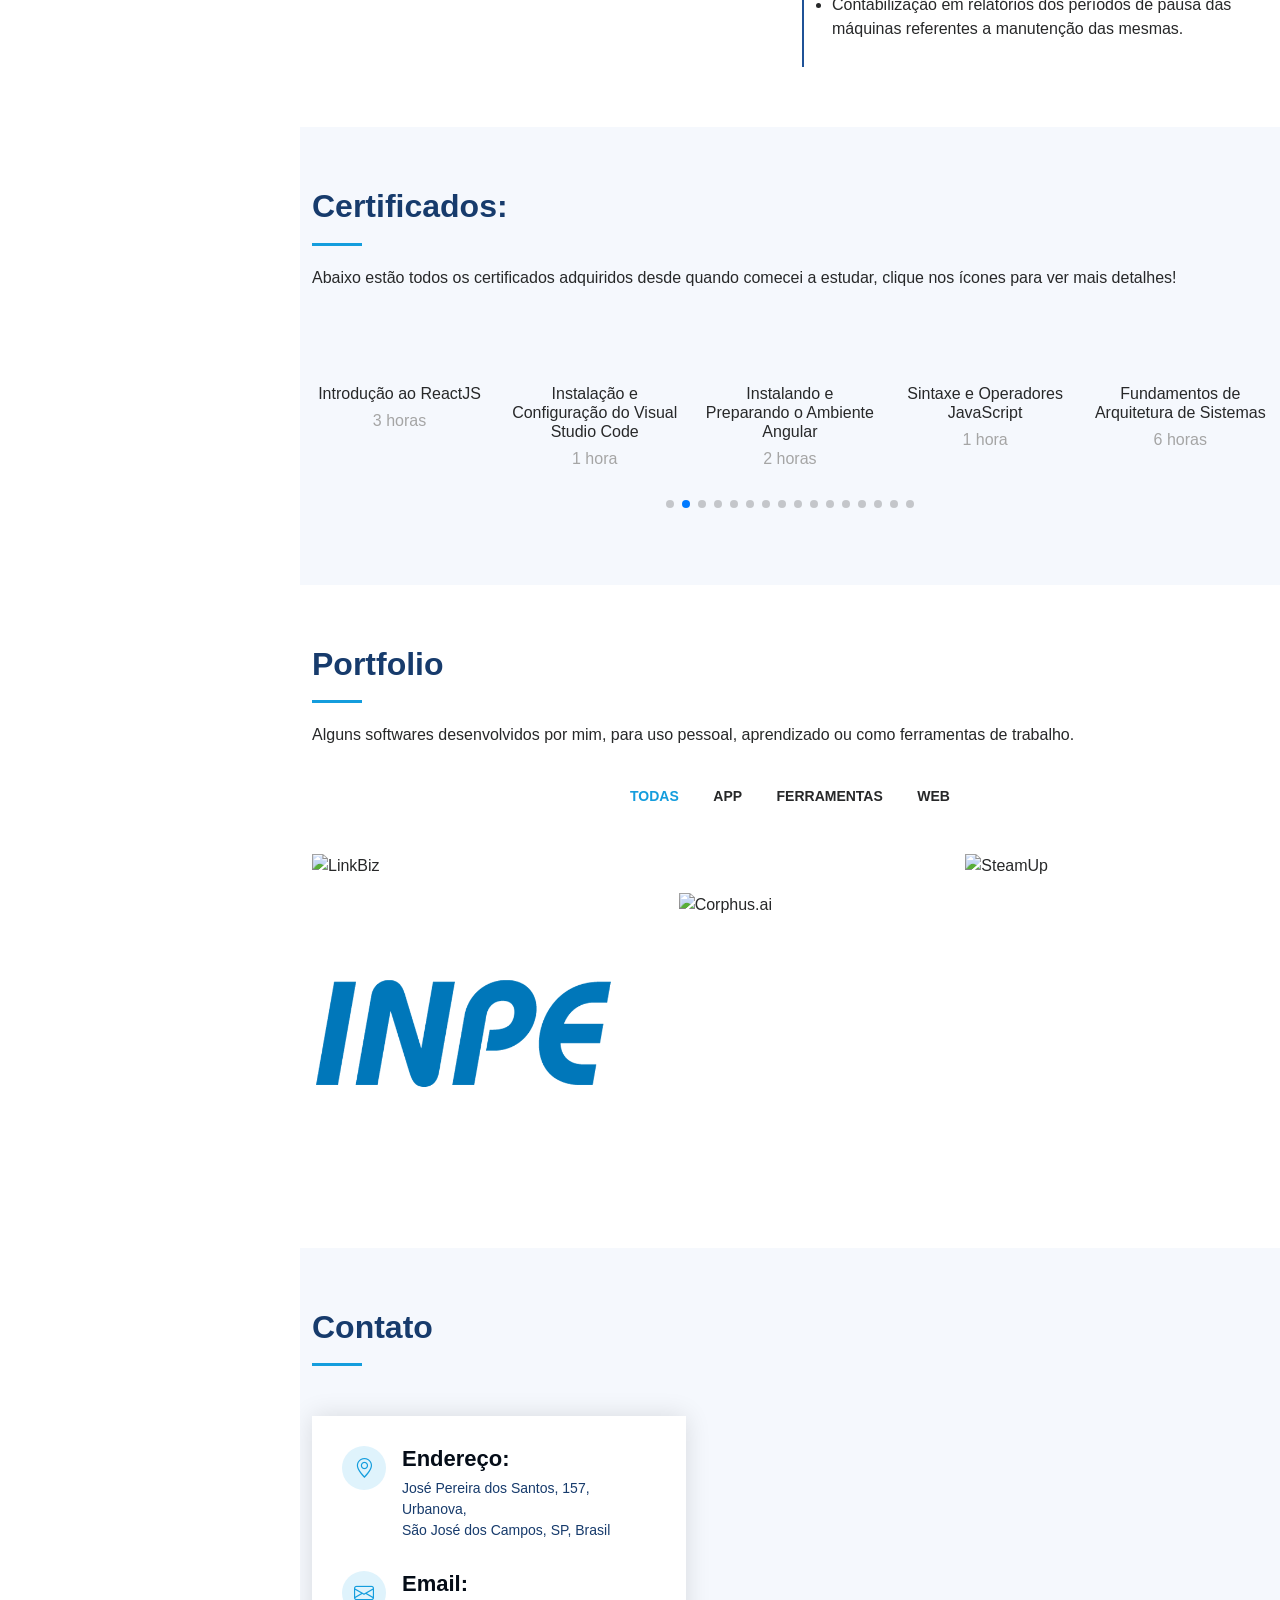
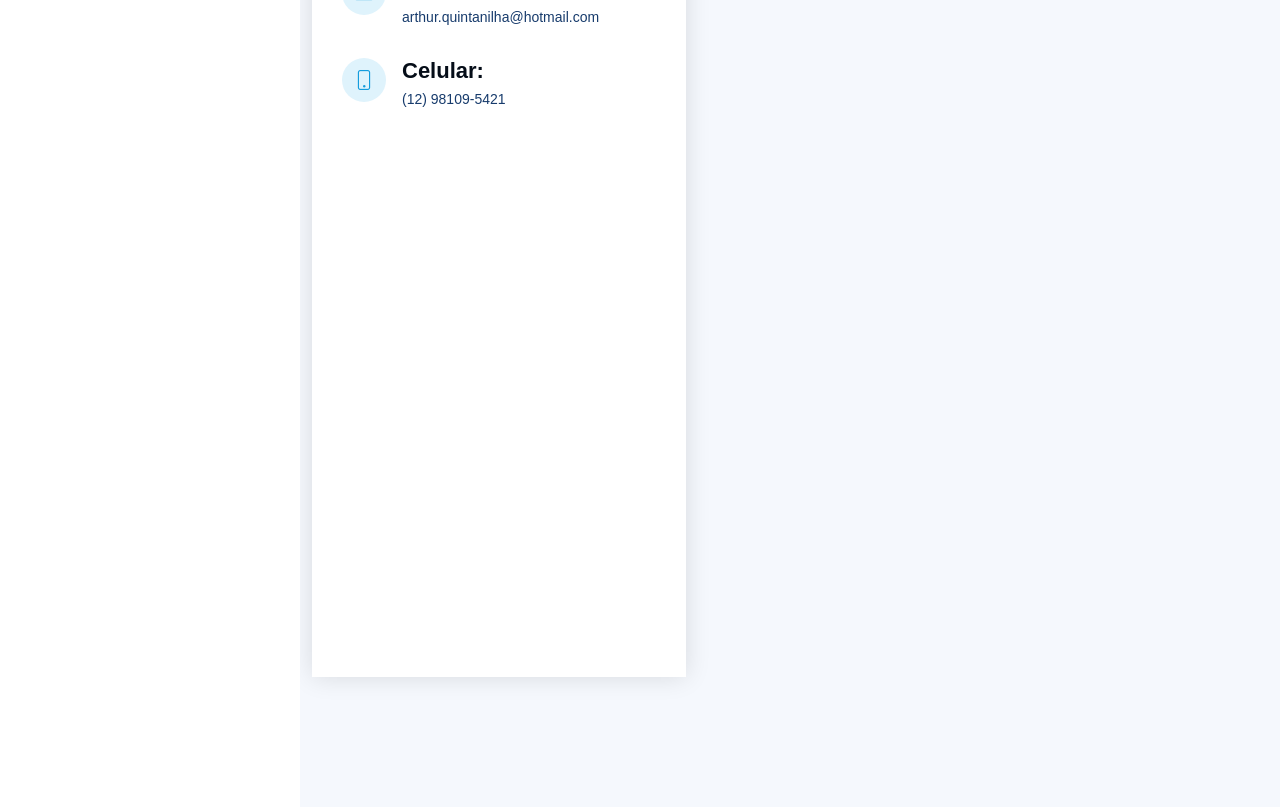
==== commit fa49a52b: "apps" ====
--- a/index.html
+++ b/index.html
@@ -709,107 +709,45 @@
 
         <div class="row portfolio-container" data-aos="fade-up" data-aos-delay="100">
 
-          
+          <div class="col-lg-4 col-md-6 portfolio-item filter-web">
+            <div class="portfolio-wrap">
+              <img src="https://www.linkbiz.ai/logo.svg" class="img-fluid" alt="LinkBiz" style="width: 100%; height: 250px; object-fit: contain;">
+              <div class="portfolio-links">
+                <a href="assets/img/portfolio/linkbiz.gif" data-gallery="portfolioGallery" class="portfolio-lightbox" title="LinkBiz - Plataforma B2B"><i class="bx bx-plus"></i></a>
+                <a href="portfolio-linkbiz.html" title="Mais Detalhes"><i class="bx bx-link"></i></a>
+              </div>
+            </div>
+          </div>
+
           <div class="col-lg-4 col-md-6 portfolio-item filter-app">
             <div class="portfolio-wrap">
-              <div class="row" data-aos="fade-up">
-              <img src="assets/img/portfolio/suporte.png" class="img-fluid" alt="">
+              <img src="https://corphus.ai/lovable-uploads/30dd1337-6612-4ae7-8501-06a2bd9048a3.png" class="img-fluid" alt="Corphus.ai" style="background: #fff; padding: 40px; width: 100%; height: 250px; object-fit: contain;">
               <div class="portfolio-links">
-                <a href="assets/img/portfolio/portfolio-3.jpg" data-gallery="portfolioGallery" class="portfolio-lightbox" title="App 2"><i class="bx bx-plus"></i></a>
-                <a href="portfolio-details.html" title="More Details"><i class="bx bx-link"></i></a>
-              </div>
-            </div>
-            </div>
-          </div>
-
-          <div class="col-lg-4 col-md-6 portfolio-item filter-app">
-            <div class="portfolio-wrap">
-              <div class="row" data-aos="fade-up">
-              <img src="assets/img/portfolio/appbdk.png" class="img-fluid" alt="">
-              <div class="portfolio-links">
-                <a href="assets/img/portfolio/appbdk.png" data-gallery="portfolioGallery" class="portfolio-lightbox" title="Aplicativo Brasil Drop Keys"><i class="bx bx-plus"></i></a>
-                <a href="portfolio-details.html" title="More Details"><i class="bx bx-link"></i></a>
-              </div>
-            </div>
-            </div>
-          </div>
-
-          
+                <a href="assets/img/portfolio/corphus.gif" data-gallery="portfolioGallery" class="portfolio-lightbox" title="Corphus.ai - Análise Corporal"><i class="bx bx-plus"></i></a>
+                <a href="portfolio-corphus.html" title="Mais Detalhes"><i class="bx bx-link"></i></a>
+              </div>
+            </div>
+          </div>
 
           <div class="col-lg-4 col-md-6 portfolio-item filter-web">
             <div class="portfolio-wrap">
-              <div class="row" data-aos="fade-up">
-              <img src="assets/img/portfolio/plataformerArthur.gif" class="img-fluid" alt="">
+              <img src="https://www.steamup.com.br/assets/steamUpLogo-d8ea948e.png" class="img-fluid" alt="SteamUp" style="width: 100%; height: 250px; object-fit: contain;">
               <div class="portfolio-links">
-                <a href="assets/img/portfolio/plataformerArthur.gif" data-gallery="portfolioGallery" class="portfolio-lightbox" title="Plataformer BDK feito em HTML e Javascript puro"><i class="bx bx-plus"></i></a>
-                <a href="portfolio-details.html" title="More Details"><i class="bx bx-link"></i></a>
-              </div>
-            </div>
+                <a href="assets/img/portfolio/steamup.gif" data-gallery="portfolioGallery" class="portfolio-lightbox" title="SteamUp - Marketplace de Skins"><i class="bx bx-plus"></i></a>
+                <a href="portfolio-steamup.html" title="Mais Detalhes"><i class="bx bx-link"></i></a>
+              </div>
             </div>
           </div>
 
           <div class="col-lg-4 col-md-6 portfolio-item filter-web">
             <div class="portfolio-wrap">
-              <div class="row" data-aos="fade-up">
-              <img src="assets/img/portfolio/siteBDK.png" class="img-fluid" alt="">
+              <img src="assets/img/INPE.png" class="img-fluid" alt="INPE" style="width: 100%; height: 250px; object-fit: contain;">
               <div class="portfolio-links">
-                <a href="assets/img/portfolio/siteBDK.png" data-gallery="portfolioGallery" class="portfolio-lightbox" title="Ferramenta 2"><i class="bx bx-plus"></i></a>
-                <a href="portfolio-details.html" title="More Details"><i class="bx bx-link"></i></a>
-              </div>
-            </div>
-            </div>
-          </div>
-
-          <div class="col-lg-4 col-md-6 portfolio-item filter-app">
-            <div class="portfolio-wrap">
-              <div class="row" data-aos="fade-up">
-              <img src="assets/img/portfolio/amzfree.png" class="img-fluid" alt="">
-              <div class="portfolio-links">
-                <a href="assets/img/portfolio/amzfree.png" data-gallery="portfolioGallery" class="portfolio-lightbox" title="Web 2"><i class="bx bx-plus"></i></a>
-                <a href="portfolio-details.html" title="More Details"><i class="bx bx-link"></i></a>
-              </div>
-            </div>
-            </div>
-          </div>
-
-          <div class="col-lg-4 col-md-6 portfolio-item filter-Ferramenta">
-            <div class="portfolio-wrap">
-              <div class="row" data-aos="fade-up">
-              <img src="assets/img/portfolio/Mapa.png" class="img-fluid" alt="">
-              <div class="portfolio-links">
-                <a href="assets/img/portfolio/Mapa.png" data-gallery="portfolioGallery" class="portfolio-lightbox" title="App 3"><i class="bx bx-plus"></i></a>
-                <a href="portfolio-details.html" title="More Details"><i class="bx bx-link"></i></a>
-              </div>
-            </div>
-            </div>
-          </div>
-
-          
-          <div class="col-lg-4 col-md-6 portfolio-item filter-app">
-            <div class="portfolio-wrap">
-              <div class="row" data-aos="fade-up">
-              <img src="assets/img/portfolio/lista.png" class="img-fluid" alt="">
-              <div class="portfolio-links">
-                <a href="assets/img/portfolio/lista.png" data-gallery="portfolioGallery" class="portfolio-lightbox" title="Ferramenta 3"><i class="bx bx-plus"></i></a>
-                <a href="portfolio-details.html" title="More Details"><i class="bx bx-link"></i></a>
-              </div>
-            </div>
-            </div>
-          </div>
-
-          <div class="col-lg-4 col-md-6 portfolio-item filter-Ferramenta">
-            <div class="portfolio-wrap">
-              <div class="row" data-aos="fade-up">
-              <img src="assets/img/portfolio/registro.png" class="img-fluid" alt="">
-              <div class="portfolio-links">
-                <a href="assets/img/portfolio/registro.png" data-gallery="portfolioGallery" class="portfolio-lightbox" title="Ferramenta 1"><i class="bx bx-plus"></i></a>
-                <a href="portfolio-details.html" title="More Details"><i class="bx bx-link"></i></a>
-              </div>
-            </div>
-            </div>
-          </div>
-
-          
+                <a href="assets/img/INPE.png" data-gallery="portfolioGallery" class="portfolio-lightbox" title="CPTEC/INPE - Análise de Dados"><i class="bx bx-plus"></i></a>
+                <a href="portfolio-inpe.html" title="Mais Detalhes"><i class="bx bx-link"></i></a>
+              </div>
+            </div>
+          </div>
 
         </div>
 
--- a/assets/css/style.css
+++ b/assets/css/style.css
@@ -0,0 +1,953 @@
+
+/*--------------------------------------------------------------
+# General
+--------------------------------------------------------------*/
+body {
+  font-family: "Open Sans", sans-serif;
+  color: #272829;
+}
+
+a {
+  color: #149ddd;
+  text-decoration: none;
+}
+
+a:hover {
+  color: #37b3ed;
+  text-decoration: none;
+}
+
+h1, h2, h3, h4, h5, h6 {
+  font-family: "Raleway", sans-serif;
+}
+
+/*--------------------------------------------------------------
+# Back to top button
+--------------------------------------------------------------*/
+.back-to-top {
+  position: fixed;
+  visibility: hidden;
+  opacity: 0;
+  right: 15px;
+  bottom: 15px;
+  z-index: 996;
+  background: #149ddd;
+  width: 40px;
+  height: 40px;
+  border-radius: 50px;
+  transition: all 0.4s;
+}
+.back-to-top i {
+  font-size: 28px;
+  color: #fff;
+  line-height: 0;
+}
+.back-to-top:hover {
+  background: #2eafec;
+  color: #fff;
+}
+.back-to-top.active {
+  visibility: visible;
+  opacity: 1;
+}
+
+/*--------------------------------------------------------------
+# Header
+--------------------------------------------------------------*/
+#header {
+  position: fixed;
+  top: 0;
+  left: 0;
+  bottom: 0;
+  width: 300px;
+  transition: all ease-in-out 0.5s;
+  z-index: 9997;
+  transition: all 0.5s;
+  padding: 0 15px;
+  background: #040b14;
+  overflow-y: auto;
+}
+#header .profile img {
+  margin: 15px auto;
+  display: block;
+  width: 120px;
+  border: 8px solid #2c2f3f;
+}
+#header .profile h1 {
+  font-size: 24px;
+  margin: 0;
+  padding: 0;
+  font-weight: 600;
+  -moz-text-align-last: center;
+  text-align-last: center;
+  font-family: "Poppins", sans-serif;
+}
+#header .profile h1 a, #header .profile h1 a:hover {
+  color: #fff;
+  text-decoration: none;
+}
+#header .profile .social-links a {
+  font-size: 18px;
+  display: inline-block;
+  background: #212431;
+  color: #fff;
+  line-height: 1;
+  padding: 8px 0;
+  margin-right: 4px;
+  border-radius: 50%;
+  text-align: center;
+  width: 36px;
+  height: 36px;
+  transition: 0.3s;
+}
+#header .profile .social-links a:hover {
+  background: #149ddd;
+  color: #fff;
+  text-decoration: none;
+}
+
+#main {
+  margin-left: 300px;
+}
+
+@media (max-width: 1199px) {
+  #header {
+    left: -300px;
+  }
+
+  #main {
+    margin-left: 0;
+  }
+}
+/*--------------------------------------------------------------
+# Navigation Menu
+--------------------------------------------------------------*/
+/* Desktop Navigation */
+.nav-menu {
+  padding: 30px 0 0 0;
+}
+.nav-menu * {
+  margin: 0;
+  padding: 0;
+  list-style: none;
+}
+.nav-menu > ul > li {
+  position: relative;
+  white-space: nowrap;
+}
+.nav-menu a, .nav-menu a:focus {
+  display: flex;
+  align-items: center;
+  color: #a8a9b4;
+  padding: 12px 15px;
+  margin-bottom: 8px;
+  transition: 0.3s;
+  font-size: 15px;
+}
+.nav-menu a i, .nav-menu a:focus i {
+  font-size: 24px;
+  padding-right: 8px;
+  color: #6f7180;
+}
+.nav-menu a:hover, .nav-menu .active, .nav-menu .active:focus, .nav-menu li:hover > a {
+  text-decoration: none;
+  color: #fff;
+}
+.nav-menu a:hover i, .nav-menu .active i, .nav-menu .active:focus i, .nav-menu li:hover > a i {
+  color: #149ddd;
+}
+
+/* Mobile Navigation */
+.mobile-nav-toggle {
+  position: fixed;
+  right: 15px;
+  top: 15px;
+  z-index: 9998;
+  border: 0;
+  font-size: 24px;
+  transition: all 0.4s;
+  outline: none !important;
+  background-color: #149ddd;
+  color: #fff;
+  width: 40px;
+  height: 40px;
+  display: inline-flex;
+  align-items: center;
+  justify-content: center;
+  line-height: 0;
+  border-radius: 50px;
+  cursor: pointer;
+}
+
+.mobile-nav-active {
+  overflow: hidden;
+}
+.mobile-nav-active #header {
+  left: 0;
+}
+
+/*--------------------------------------------------------------
+# Hero Section
+--------------------------------------------------------------*/
+#hero {
+  width: 100%;
+  height: 100vh;
+  background: url("../img/hero-bg.jpg") top center;
+  background-size: cover;
+}
+#hero:before {
+  content: "";
+  background: rgba(5, 13, 24, 0.3);
+  position: absolute;
+  bottom: 0;
+  top: 0;
+  left: 0;
+  right: 0;
+  z-index: 1;
+}
+#hero .hero-container {
+  position: relative;
+  z-index: 2;
+  min-width: 300px;
+}
+#hero h1 {
+  margin: 0 0 10px 0;
+  font-size: 64px;
+  font-weight: 700;
+  line-height: 56px;
+  color: #fff;
+}
+#hero p {
+  color: #fff;
+  margin-bottom: 50px;
+  font-size: 26px;
+  font-family: "Poppins", sans-serif;
+}
+#hero p span {
+  color: #fff;
+  padding-bottom: 4px;
+  letter-spacing: 1px;
+  border-bottom: 3px solid #149ddd;
+}
+@media (min-width: 1024px) {
+  #hero {
+    background-attachment: fixed;
+  }
+}
+@media (max-width: 768px) {
+  #hero h1 {
+    font-size: 28px;
+    line-height: 36px;
+  }
+  #hero h2 {
+    font-size: 18px;
+    line-height: 24px;
+    margin-bottom: 30px;
+  }
+}
+
+/*--------------------------------------------------------------
+# Sections General
+--------------------------------------------------------------*/
+section {
+  padding: 60px 0;
+  overflow: hidden;
+}
+
+.section-bg {
+  background: #f5f8fd;
+}
+
+.section-title {
+  padding-bottom: 30px;
+}
+.section-title h2 {
+  font-size: 32px;
+  font-weight: bold;
+  margin-bottom: 20px;
+  padding-bottom: 20px;
+  position: relative;
+  color: #173b6c;
+}
+.section-title h2::after {
+  content: "";
+  position: absolute;
+  display: block;
+  width: 50px;
+  height: 3px;
+  background: #149ddd;
+  bottom: 0;
+  left: 0;
+}
+.section-title p {
+  margin-bottom: 0;
+}
+
+/*--------------------------------------------------------------
+# About
+--------------------------------------------------------------*/
+.about .content h3 {
+  font-weight: 700;
+  font-size: 26px;
+  color: #173b6c;
+}
+.about .content ul {
+  list-style: none;
+  padding: 0;
+}
+.about .content ul li {
+  margin-bottom: 20px;
+  display: flex;
+  align-items: center;
+}
+.about .content ul strong {
+  margin-right: 10px;
+}
+.about .content ul i {
+  font-size: 16px;
+  margin-right: 5px;
+  color: #149ddd;
+  line-height: 0;
+}
+.about .content p:last-child {
+  margin-bottom: 0;
+}
+
+/*--------------------------------------------------------------
+# Facts
+--------------------------------------------------------------*/
+.facts {
+  padding-bottom: 30px;
+}
+.facts .count-box {
+  padding: 30px;
+  width: 100%;
+}
+.facts .count-box i {
+  display: block;
+  font-size: 44px;
+  color: #149ddd;
+  float: left;
+  line-height: 0;
+}
+.facts .count-box span {
+  font-size: 48px;
+  line-height: 40px;
+  display: block;
+  font-weight: 700;
+  color: #050d18;
+  margin-left: 60px;
+}
+.facts .count-box p {
+  padding: 15px 0 0 0;
+  margin: 0 0 0 60px;
+  font-family: "Raleway", sans-serif;
+  font-size: 14px;
+  color: #122f57;
+}
+.facts .count-box a {
+  font-weight: 600;
+  display: block;
+  margin-top: 20px;
+  color: #122f57;
+  font-size: 15px;
+  font-family: "Poppins", sans-serif;
+  transition: ease-in-out 0.3s;
+}
+.facts .count-box a:hover {
+  color: #1f5297;
+}
+
+/*--------------------------------------------------------------
+# Akills
+--------------------------------------------------------------*/
+.skills .progress {
+  height: 60px;
+  display: block;
+  background: none;
+  border-radius: 0;
+}
+.skills .progress .skill {
+  padding: 0;
+  margin: 0 0 6px 0;
+  text-transform: uppercase;
+  display: block;
+  font-weight: 600;
+  font-family: "Poppins", sans-serif;
+  color: #050d18;
+}
+.skills .progress .skill .val {
+  float: right;
+  font-style: normal;
+}
+.skills .progress-bar-wrap {
+  background: #dce8f8;
+  height: 10px;
+}
+.skills .progress-bar {
+  width: 1px;
+  height: 10px;
+  transition: 0.9s;
+  background-color: #149ddd;
+}
+
+/*--------------------------------------------------------------
+# Resume
+--------------------------------------------------------------*/
+.resume .resume-title {
+  font-size: 26px;
+  font-weight: 700;
+  margin-top: 20px;
+  margin-bottom: 20px;
+  color: #050d18;
+}
+.resume .resume-item {
+  padding: 0 0 20px 20px;
+  margin-top: -2px;
+  border-left: 2px solid #1f5297;
+  position: relative;
+}
+.resume .resume-item h4 {
+  line-height: 18px;
+  font-size: 18px;
+  font-weight: 600;
+  text-transform: uppercase;
+  font-family: "Poppins", sans-serif;
+  color: #050d18;
+  margin-bottom: 10px;
+}
+.resume .resume-item h5 {
+  font-size: 16px;
+  background: #e4edf9;
+  padding: 5px 15px;
+  display: inline-block;
+  font-weight: 600;
+  margin-bottom: 10px;
+}
+.resume .resume-item ul {
+  padding-left: 20px;
+}
+.resume .resume-item ul li {
+  padding-bottom: 10px;
+}
+.resume .resume-item:last-child {
+  padding-bottom: 0;
+}
+.resume .resume-item::before {
+  content: "";
+  position: absolute;
+  width: 16px;
+  height: 16px;
+  border-radius: 50px;
+  left: -9px;
+  top: 0;
+  background: #fff;
+  border: 2px solid #1f5297;
+}
+
+/*--------------------------------------------------------------
+# Portfolio
+--------------------------------------------------------------*/
+.portfolio .portfolio-item {
+  margin-bottom: 30px;
+}
+.portfolio #portfolio-flters {
+  padding: 0;
+  margin: 0 auto 35px auto;
+  list-style: none;
+  text-align: center;
+  background: #fff;
+  border-radius: 50px;
+  padding: 2px 15px;
+}
+.portfolio #portfolio-flters li {
+  cursor: pointer;
+  display: inline-block;
+  padding: 10px 15px 8px 15px;
+  font-size: 14px;
+  font-weight: 600;
+  line-height: 1;
+  text-transform: uppercase;
+  color: #272829;
+  margin-bottom: 5px;
+  transition: all 0.3s ease-in-out;
+}
+.portfolio #portfolio-flters li:hover, .portfolio #portfolio-flters li.filter-active {
+  color: #149ddd;
+}
+.portfolio #portfolio-flters li:last-child {
+  margin-right: 0;
+}
+.portfolio .portfolio-wrap {
+  transition: 0.3s;
+  position: relative;
+  overflow: hidden;
+  z-index: 1;
+}
+.portfolio .portfolio-wrap::before {
+  content: "";
+  background: rgba(255, 255, 255, 0.5);
+  position: absolute;
+  left: 0;
+  right: 0;
+  top: 0;
+  bottom: 0;
+  transition: all ease-in-out 0.3s;
+  z-index: 2;
+  opacity: 0;
+  pointer-events: none;
+}
+.portfolio .portfolio-wrap .portfolio-links {
+  opacity: 0;
+  left: 0;
+  right: 0;
+  bottom: -60px;
+  z-index: 99;
+  position: absolute;
+  transition: all ease-in-out 0.3s;
+  display: flex;
+  justify-content: center;
+}
+.portfolio .portfolio-wrap .portfolio-links a {
+  color: #fff;
+  font-size: 28px;
+  text-align: center;
+  background: rgba(20, 157, 221, 0.75);
+  transition: 0.3s;
+  width: 50%;
+  padding: 10px 0;
+  display: flex;
+  align-items: center;
+  justify-content: center;
+}
+.portfolio .portfolio-wrap .portfolio-links a:hover {
+  background: rgba(20, 157, 221, 0.95);
+}
+.portfolio .portfolio-wrap .portfolio-links a + a {
+  border-left: 1px solid #37b3ed;
+}
+.portfolio .portfolio-wrap:hover::before {
+  top: 0;
+  left: 0;
+  right: 0;
+  bottom: 0;
+  opacity: 1;
+}
+.portfolio .portfolio-wrap:hover .portfolio-links {
+  opacity: 1;
+  bottom: 0;
+}
+
+/*--------------------------------------------------------------
+# Portfolio Details
+--------------------------------------------------------------*/
+.portfolio-details {
+  padding-top: 40px;
+}
+.portfolio-details .portfolio-details-slider img {
+  width: 100%;
+}
+.portfolio-details .portfolio-details-slider .swiper-pagination {
+  margin-top: 20px;
+  position: relative;
+}
+.portfolio-details .portfolio-details-slider .swiper-pagination .swiper-pagination-bullet {
+  width: 12px;
+  height: 12px;
+  background-color: #fff;
+  opacity: 1;
+  border: 1px solid #149ddd;
+}
+.portfolio-details .portfolio-details-slider .swiper-pagination .swiper-pagination-bullet-active {
+  background-color: #149ddd;
+}
+.portfolio-details .portfolio-info {
+  padding: 30px;
+  box-shadow: 0px 0 30px rgba(5, 13, 24, 0.08);
+}
+.portfolio-details .portfolio-info h3 {
+  font-size: 22px;
+  font-weight: 700;
+  margin-bottom: 20px;
+  padding-bottom: 20px;
+  border-bottom: 1px solid #eee;
+}
+.portfolio-details .portfolio-info ul {
+  list-style: none;
+  padding: 0;
+  font-size: 15px;
+}
+.portfolio-details .portfolio-info ul li + li {
+  margin-top: 10px;
+}
+.portfolio-details .portfolio-description {
+  padding-top: 30px;
+}
+.portfolio-details .portfolio-description h2 {
+  font-size: 26px;
+  font-weight: 700;
+  margin-bottom: 20px;
+}
+.portfolio-details .portfolio-description p {
+  padding: 0;
+}
+
+/*--------------------------------------------------------------
+# Services
+--------------------------------------------------------------*/
+.services .icon-box {
+  margin-bottom: 20px;
+}
+.services .icon {
+  float: left;
+  display: flex;
+  align-items: center;
+  justify-content: center;
+  width: 54px;
+  height: 54px;
+  background: #149ddd;
+  border-radius: 50%;
+  transition: 0.5s;
+  border: 1px solid #149ddd;
+}
+.services .icon i {
+  color: #fff;
+  font-size: 24px;
+  line-height: 0;
+}
+.services .icon-box:hover .icon {
+  background: #fff;
+}
+.services .icon-box:hover .icon i {
+  color: #149ddd;
+}
+.services .title {
+  margin-left: 80px;
+  font-weight: 700;
+  margin-bottom: 15px;
+  font-size: 18px;
+}
+.services .title a {
+  color: #343a40;
+}
+.services .title a:hover {
+  color: #149ddd;
+}
+.services .description {
+  margin-left: 80px;
+  line-height: 24px;
+  font-size: 14px;
+}
+
+/*--------------------------------------------------------------
+# Testimonials
+--------------------------------------------------------------*/
+.testimonials .testimonials-carousel, .testimonials .testimonials-slider {
+  overflow: hidden;
+}
+.testimonials .testimonial-item {
+  box-sizing: content-box;
+  text-align: center;
+  min-height: 320px;
+}
+.testimonials .testimonial-item .testimonial-img {
+  width: 90px;
+  border-radius: 50%;
+  margin: 0 auto;
+}
+.testimonials .testimonial-item h3 {
+  font-size: 18px;
+  font-weight: bold;
+  margin: 10px 0 5px 0;
+  color: #111;
+}
+.testimonials .testimonial-item h4 {
+  font-size: 14px;
+  color: #999;
+  margin: 0;
+}
+.testimonials .testimonial-item .quote-icon-left, .testimonials .testimonial-item .quote-icon-right {
+  color: #c3e8fa;
+  font-size: 26px;
+}
+.testimonials .testimonial-item .quote-icon-left {
+  display: inline-block;
+  left: -5px;
+  position: relative;
+}
+.testimonials .testimonial-item .quote-icon-right {
+  display: inline-block;
+  right: -5px;
+  position: relative;
+  top: 10px;
+}
+.testimonials .testimonial-item p {
+  font-style: italic;
+  margin: 0 15px 15px 15px;
+  padding: 20px;
+  background: #fff;
+  position: relative;
+  margin-bottom: 35px;
+  border-radius: 6px;
+  box-shadow: 0px 2px 15px rgba(0, 0, 0, 0.1);
+}
+.testimonials .testimonial-item p::after {
+  content: "";
+  width: 0;
+  height: 0;
+  border-top: 20px solid #fff;
+  border-right: 20px solid transparent;
+  border-left: 20px solid transparent;
+  position: absolute;
+  bottom: -20px;
+  left: calc(50% - 20px);
+}
+.testimonials .swiper-pagination {
+  margin-top: 20px;
+  position: relative;
+}
+.testimonials .swiper-pagination .swiper-pagination-bullet {
+  width: 12px;
+  height: 12px;
+  background-color: #fff;
+  opacity: 1;
+  border: 1px solid #149ddd;
+}
+.testimonials .swiper-pagination .swiper-pagination-bullet-active {
+  background-color: #149ddd;
+}
+
+/*--------------------------------------------------------------
+# Contact
+--------------------------------------------------------------*/
+.contact {
+  padding-bottom: 130px;
+}
+.contact .info {
+  padding: 30px;
+  background: #fff;
+  width: 100%;
+  box-shadow: 0 0 24px 0 rgba(0, 0, 0, 0.12);
+}
+.contact .info i {
+  font-size: 20px;
+  color: #149ddd;
+  float: left;
+  width: 44px;
+  height: 44px;
+  background: #dff3fc;
+  display: flex;
+  justify-content: center;
+  align-items: center;
+  border-radius: 50px;
+  transition: all 0.3s ease-in-out;
+}
+.contact .info h4 {
+  padding: 0 0 0 60px;
+  font-size: 22px;
+  font-weight: 600;
+  margin-bottom: 5px;
+  color: #050d18;
+}
+.contact .info p {
+  padding: 0 0 10px 60px;
+  margin-bottom: 20px;
+  font-size: 14px;
+  color: #173b6c;
+}
+.contact .info .email p {
+  padding-top: 5px;
+}
+.contact .info .social-links {
+  padding-left: 60px;
+}
+.contact .info .social-links a {
+  font-size: 18px;
+  display: inline-block;
+  background: #333;
+  color: #fff;
+  line-height: 1;
+  padding: 8px 0;
+  border-radius: 50%;
+  text-align: center;
+  width: 36px;
+  height: 36px;
+  transition: 0.3s;
+  margin-right: 10px;
+}
+.contact .info .social-links a:hover {
+  background: #149ddd;
+  color: #fff;
+}
+.contact .info .email:hover i, .contact .info .address:hover i, .contact .info .phone:hover i {
+  background: #149ddd;
+  color: #fff;
+}
+.contact .php-email-form {
+  width: 100%;
+  padding: 30px;
+  background: #fff;
+  box-shadow: 0 0 24px 0 rgba(0, 0, 0, 0.12);
+}
+.contact .php-email-form .form-group {
+  padding-bottom: 8px;
+}
+.contact .php-email-form .validate {
+  display: none;
+  color: red;
+  margin: 0 0 15px 0;
+  font-weight: 400;
+  font-size: 13px;
+}
+.contact .php-email-form .error-message {
+  display: none;
+  color: #fff;
+  background: #ed3c0d;
+  text-align: left;
+  padding: 15px;
+  font-weight: 600;
+}
+.contact .php-email-form .error-message br + br {
+  margin-top: 25px;
+}
+.contact .php-email-form .sent-message {
+  display: none;
+  color: #fff;
+  background: #18d26e;
+  text-align: center;
+  padding: 15px;
+  font-weight: 600;
+}
+.contact .php-email-form .loading {
+  display: none;
+  background: #fff;
+  text-align: center;
+  padding: 15px;
+}
+.contact .php-email-form .loading:before {
+  content: "";
+  display: inline-block;
+  border-radius: 50%;
+  width: 24px;
+  height: 24px;
+  margin: 0 10px -6px 0;
+  border: 3px solid #18d26e;
+  border-top-color: #eee;
+  -webkit-animation: animate-loading 1s linear infinite;
+  animation: animate-loading 1s linear infinite;
+}
+.contact .php-email-form .form-group {
+  margin-bottom: 15px;
+}
+.contact .php-email-form label {
+  padding-bottom: 8px;
+}
+.contact .php-email-form input, .contact .php-email-form textarea {
+  border-radius: 0;
+  box-shadow: none;
+  font-size: 14px;
+}
+.contact .php-email-form input {
+  height: 44px;
+}
+.contact .php-email-form textarea {
+  padding: 10px 15px;
+}
+.contact .php-email-form button[type=submit] {
+  background: #149ddd;
+  border: 0;
+  padding: 10px 24px;
+  color: #fff;
+  transition: 0.4s;
+  border-radius: 4px;
+}
+.contact .php-email-form button[type=submit]:hover {
+  background: #37b3ed;
+}
+@-webkit-keyframes animate-loading {
+  0% {
+    transform: rotate(0deg);
+  }
+  100% {
+    transform: rotate(360deg);
+  }
+}
+@keyframes animate-loading {
+  0% {
+    transform: rotate(0deg);
+  }
+  100% {
+    transform: rotate(360deg);
+  }
+}
+
+/*--------------------------------------------------------------
+# Breadcrumbs
+--------------------------------------------------------------*/
+.breadcrumbs {
+  padding: 20px 0;
+  background: #f9f9f9;
+}
+.breadcrumbs h2 {
+  font-size: 26px;
+  font-weight: 300;
+}
+.breadcrumbs ol {
+  display: flex;
+  flex-wrap: wrap;
+  list-style: none;
+  padding: 0;
+  margin: 0;
+  font-size: 15px;
+}
+.breadcrumbs ol li + li {
+  padding-left: 10px;
+}
+.breadcrumbs ol li + li::before {
+  display: inline-block;
+  padding-right: 10px;
+  color: #0e2442;
+  content: "/";
+}
+@media (max-width: 768px) {
+  .breadcrumbs .d-flex {
+    display: block !important;
+  }
+  .breadcrumbs ol {
+    display: block;
+  }
+  .breadcrumbs ol li {
+    display: inline-block;
+  }
+}
+
+/*--------------------------------------------------------------
+# Footer
+--------------------------------------------------------------*/
+#footer {
+  padding: 15px;
+  color: #f4f6fd;
+  font-size: 14px;
+  position: fixed;
+  left: 0;
+  bottom: 0;
+  width: 300px;
+  z-index: 9999;
+  background: #040b14;
+}
+#footer .copyright {
+  text-align: center;
+}
+#footer .credits {
+  padding-top: 5px;
+  text-align: center;
+  font-size: 13px;
+  color: #eaebf0;
+}
+@media (max-width: 1199px) {
+  #footer {
+    position: static;
+    width: auto;
+    padding-right: 20px 15px;
+  }
+}
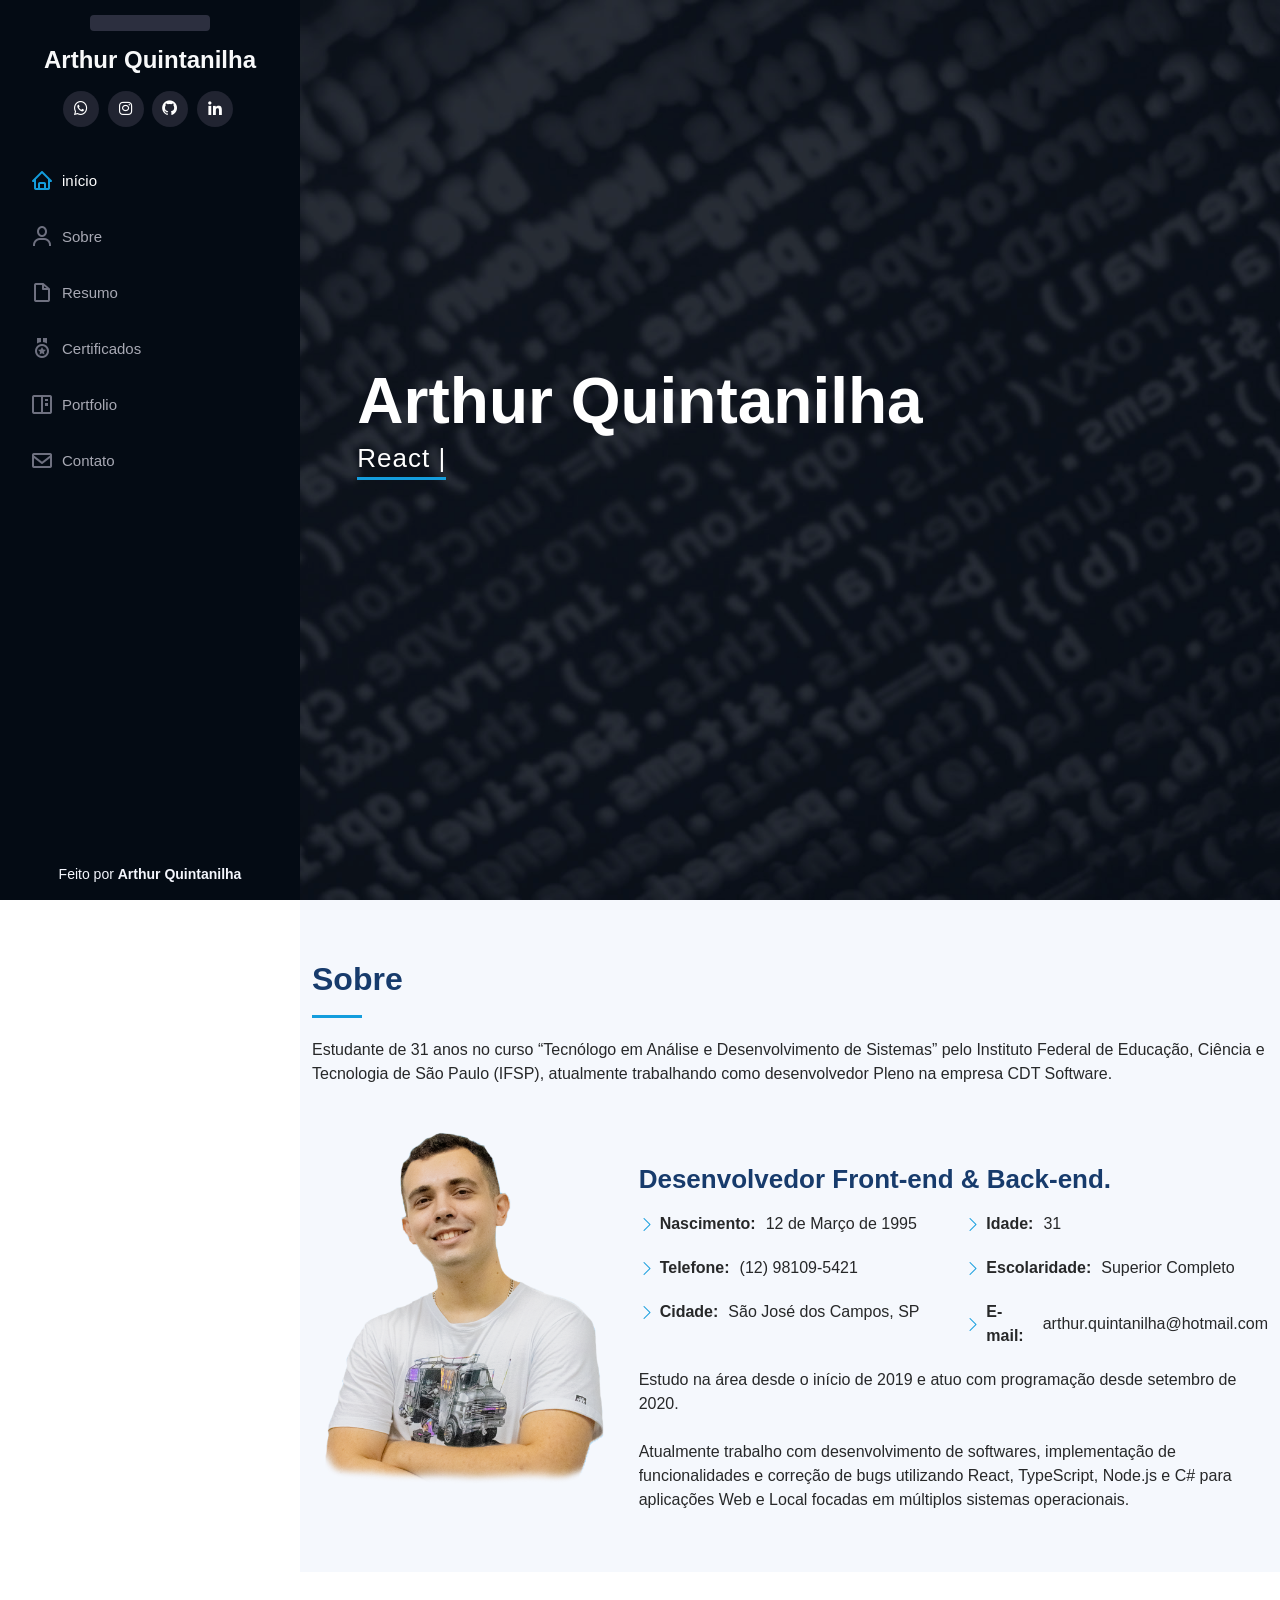
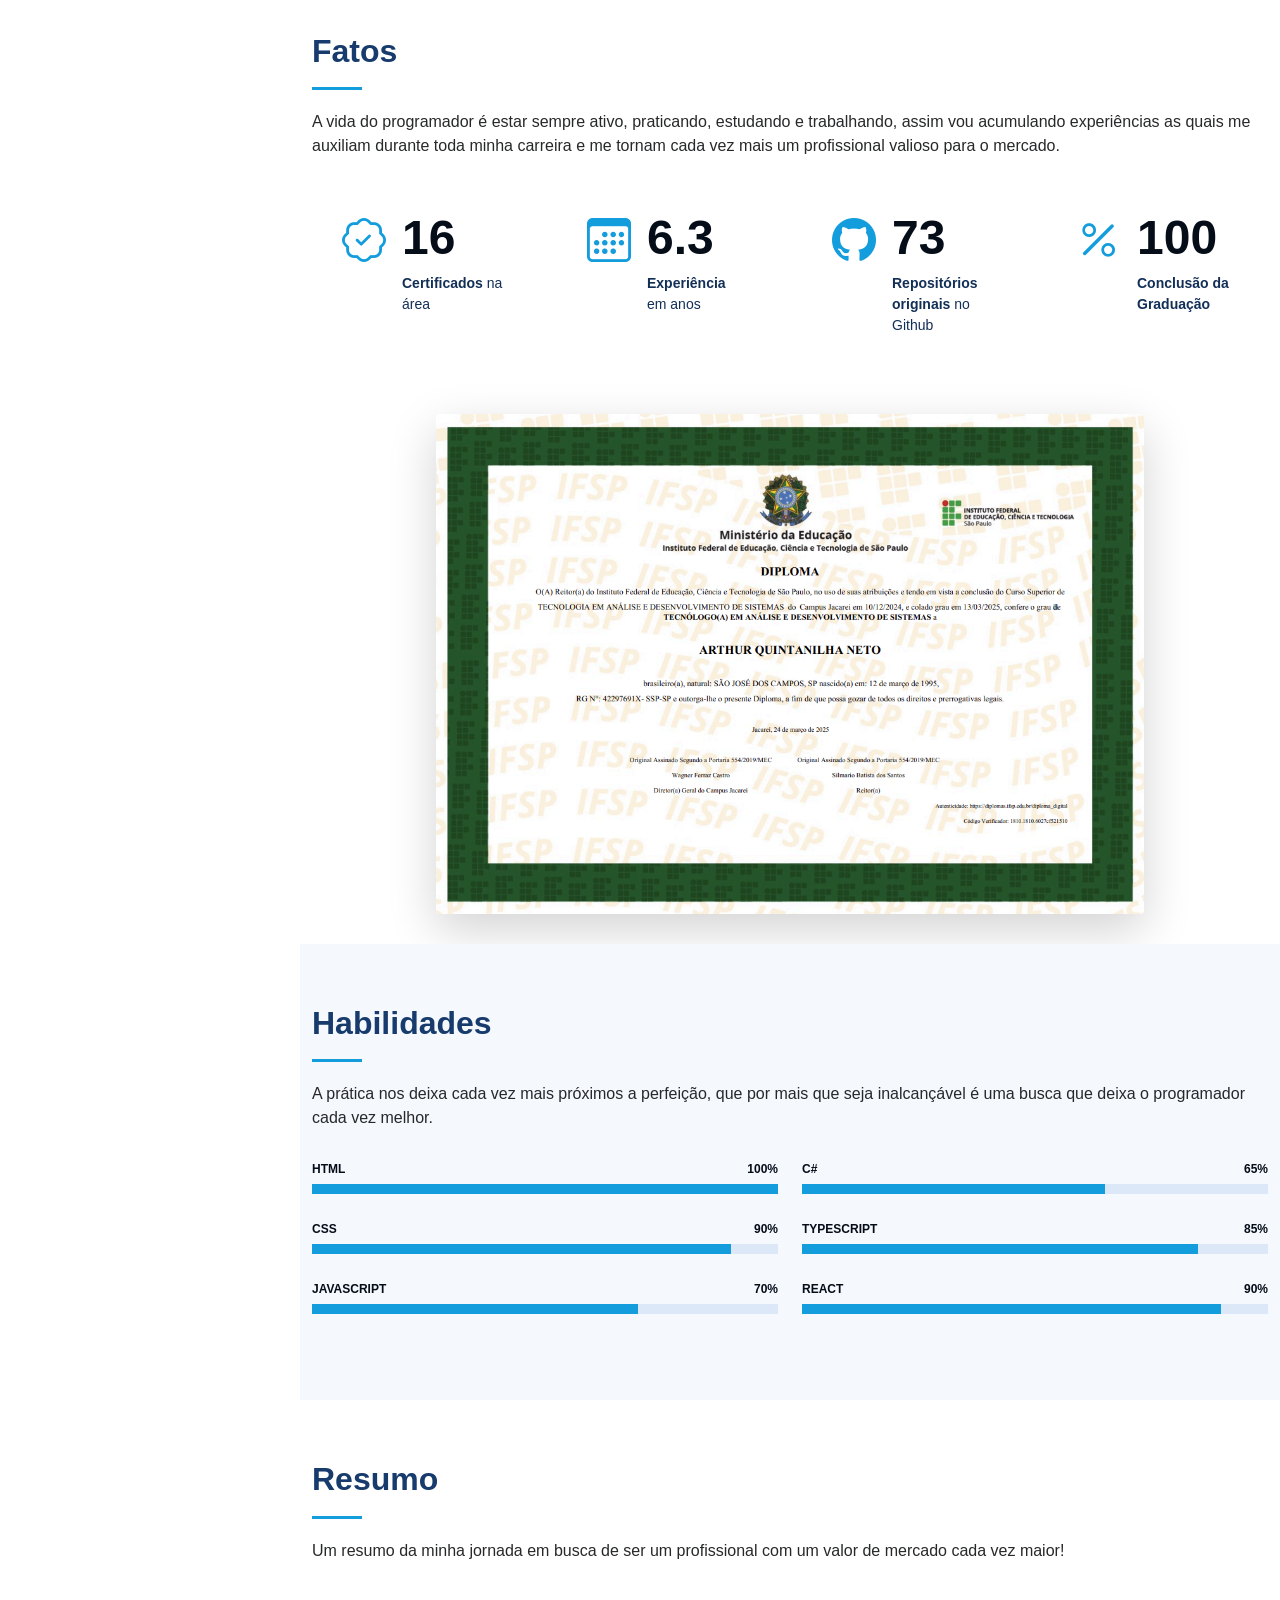
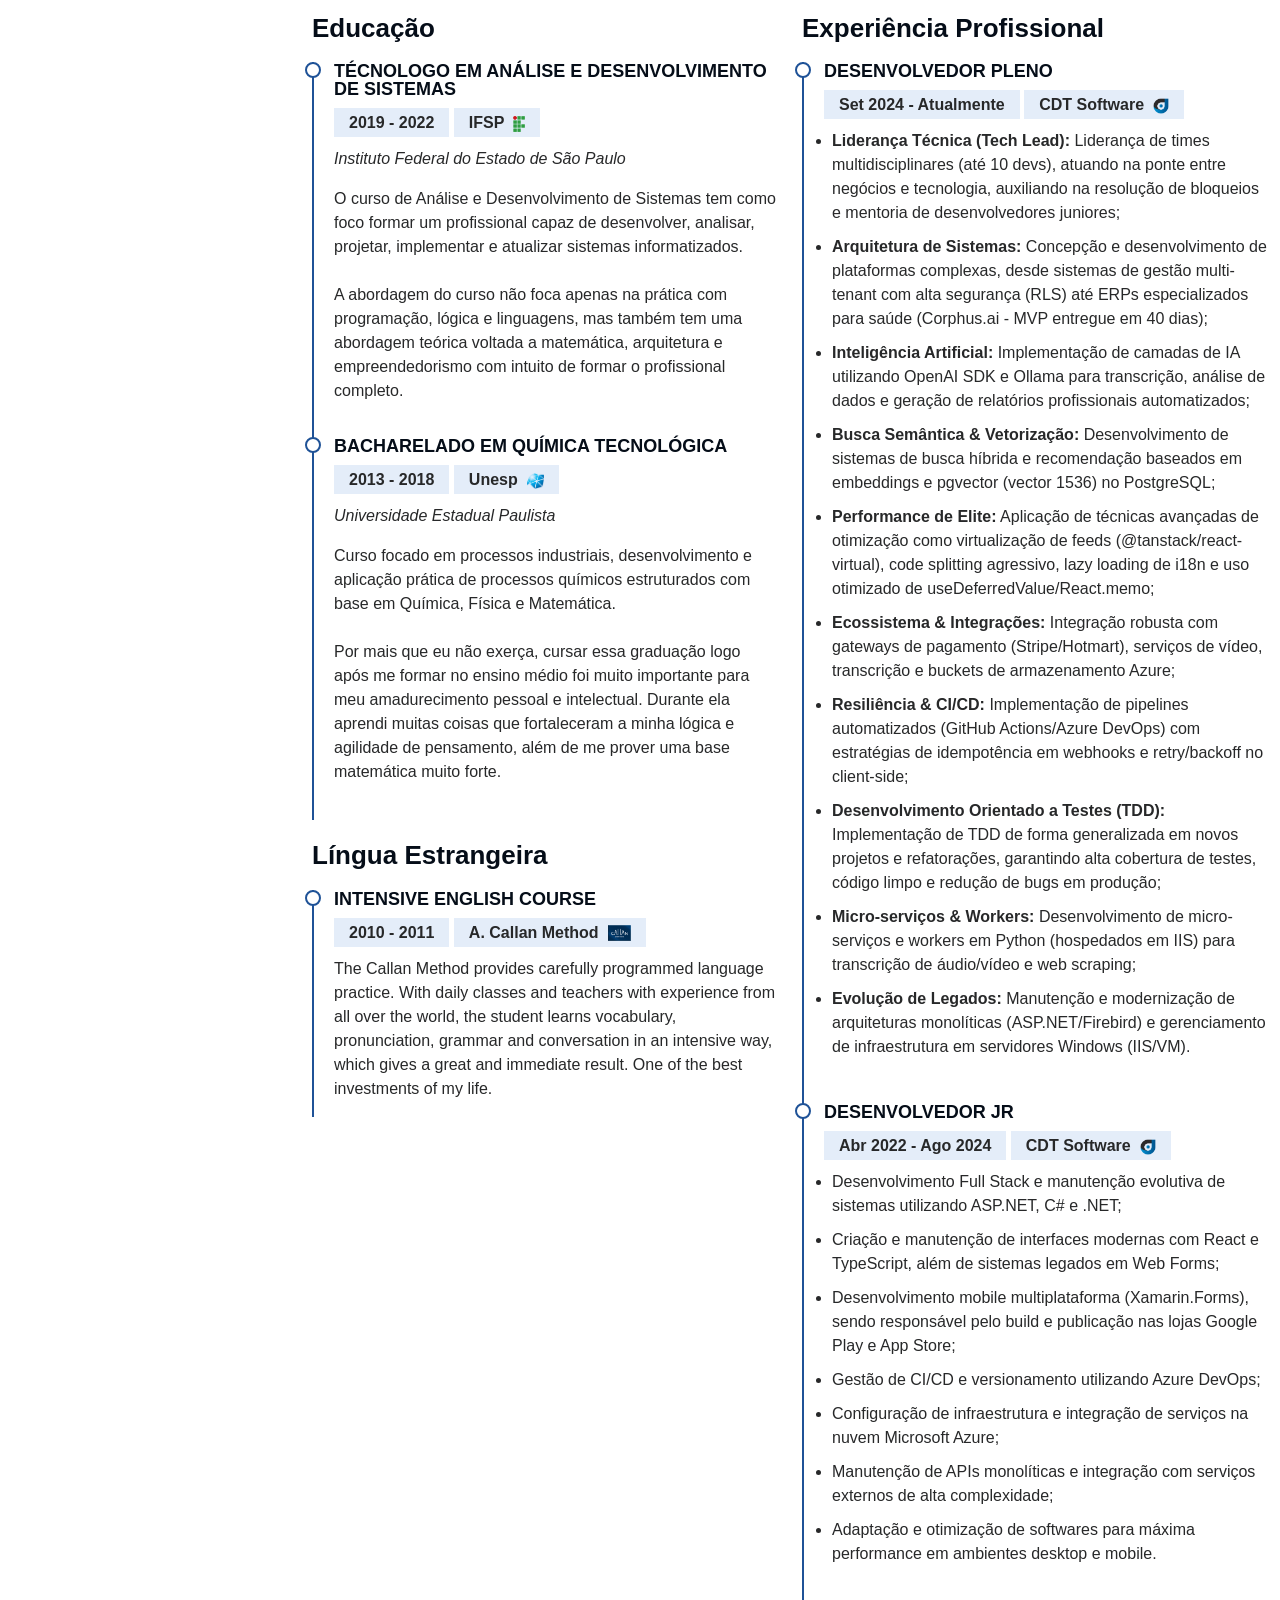
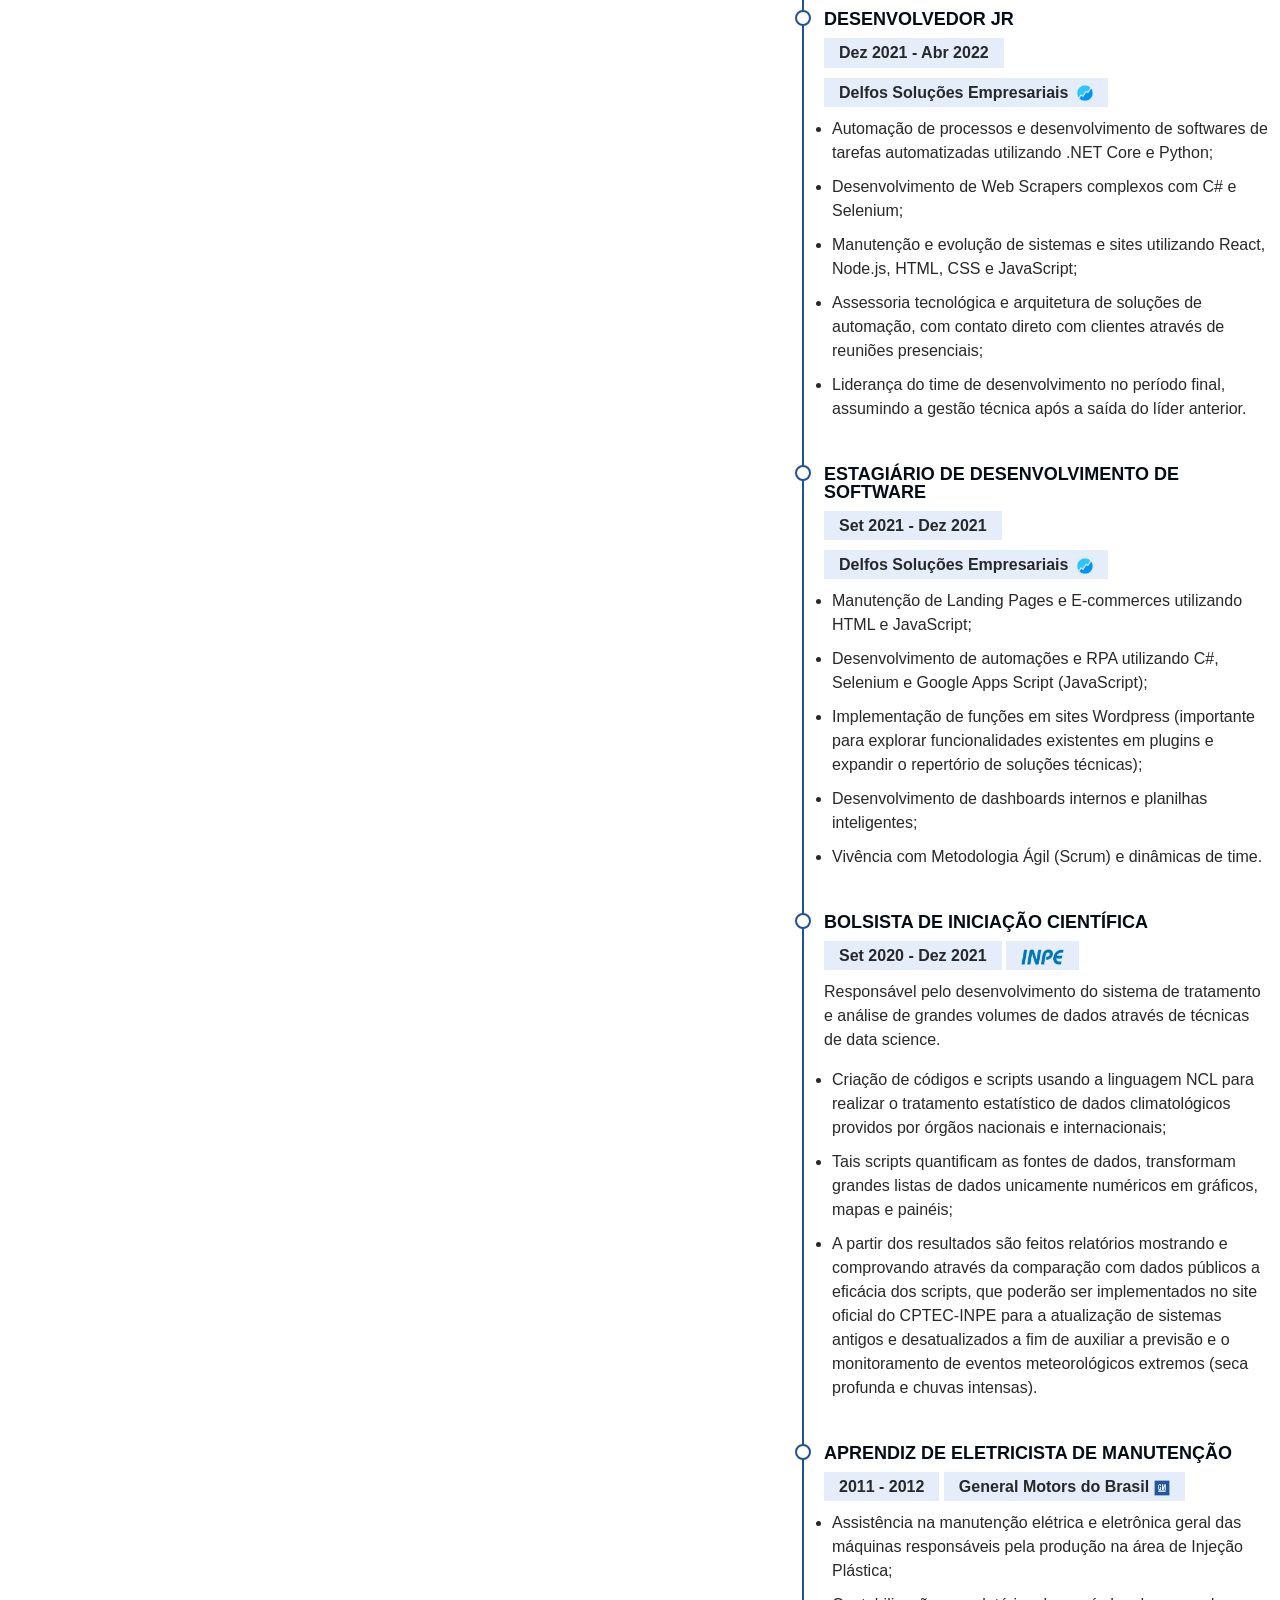
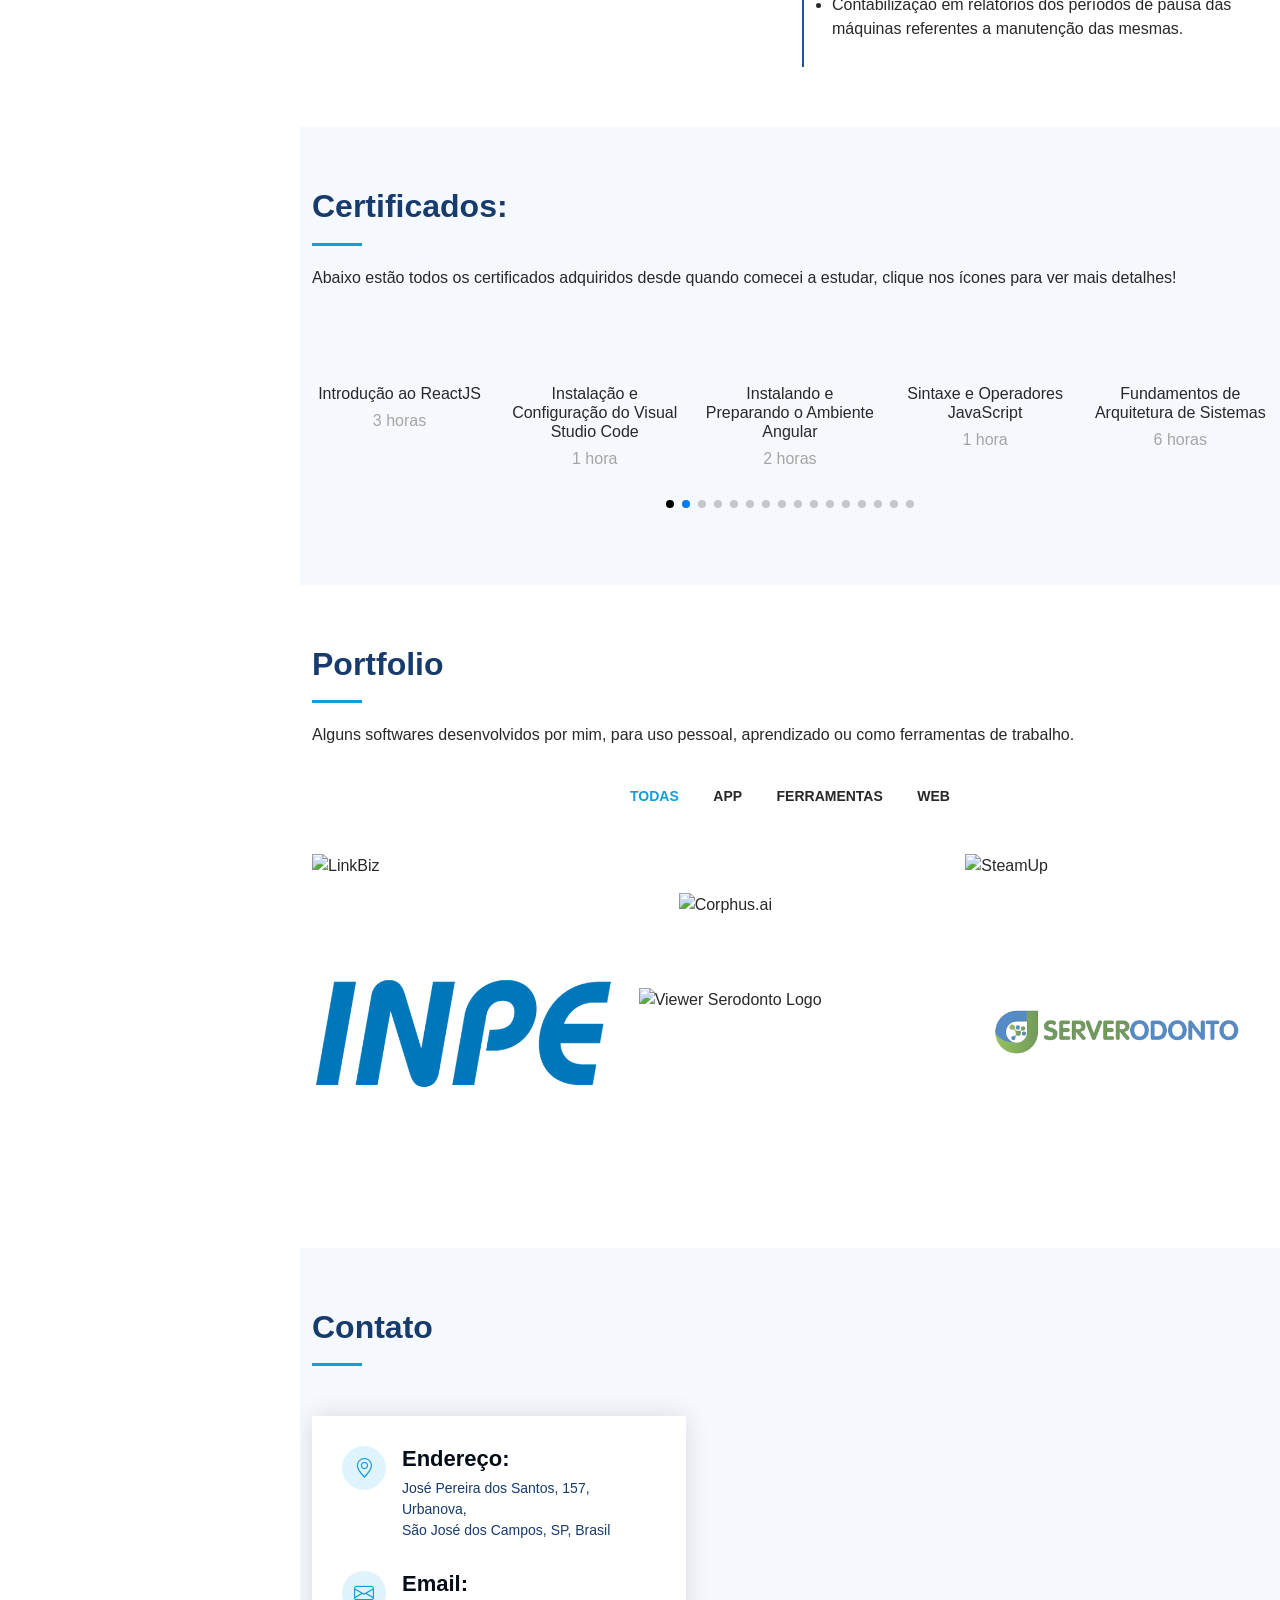
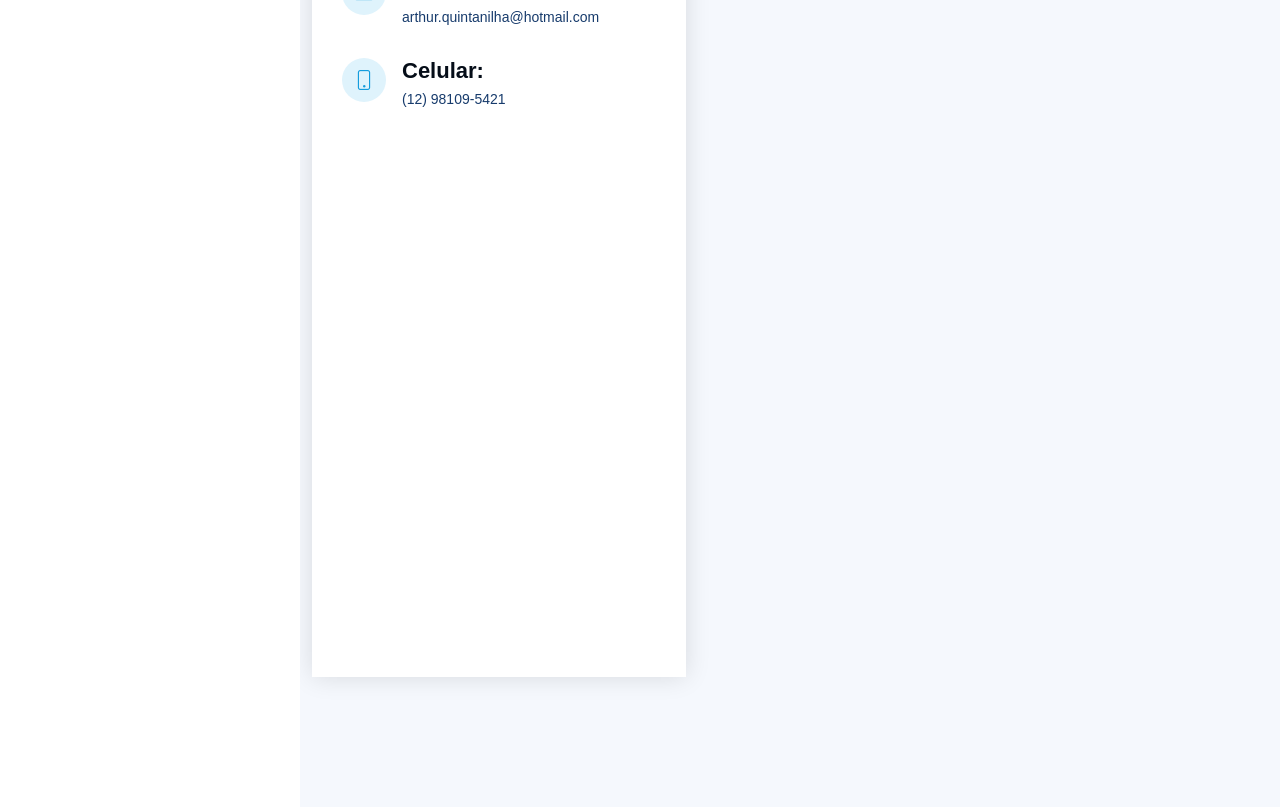
==== commit 2d58bc3b: "novos projetos no portfolio" ====
--- a/index.html
+++ b/index.html
@@ -749,6 +749,26 @@
             </div>
           </div>
 
+          <div class="col-lg-4 col-md-6 portfolio-item filter-web">
+            <div class="portfolio-wrap">
+              <img src="assets/img/portfolio/serverodonto-logo.png" class="img-fluid" alt="ServerOdonto Logo" style="width: 100%; height: 250px; object-fit: contain; background: #fff;">
+              <div class="portfolio-links">
+                <a href="assets/img/portfolio/serverodonto-1.png" data-gallery="portfolioGallery" class="portfolio-lightbox" title="ServerOdonto - ERP Multiclínica"><i class="bx bx-plus"></i></a>
+                <a href="portfolio-serverodonto.html" title="Mais Detalhes"><i class="bx bx-link"></i></a>
+              </div>
+            </div>
+          </div>
+
+          <div class="col-lg-4 col-md-6 portfolio-item filter-web">
+            <div class="portfolio-wrap">
+              <img src="https://ser.cdt.com.br/logo_serodonto.svg" class="img-fluid" alt="Viewer Serodonto Logo" style="width: 100%; height: 250px; object-fit: contain; background: #fff;">
+              <div class="portfolio-links">
+                <a href="assets/img/portfolio/viewerserodonto.gif" data-gallery="portfolioGallery" class="portfolio-lightbox" title="Viewer Serodonto - Imagens 3D DICOM"><i class="bx bx-plus"></i></a>
+                <a href="portfolio-viewerserodonto.html" title="Mais Detalhes"><i class="bx bx-link"></i></a>
+              </div>
+            </div>
+          </div>
+
         </div>
 
       </div>
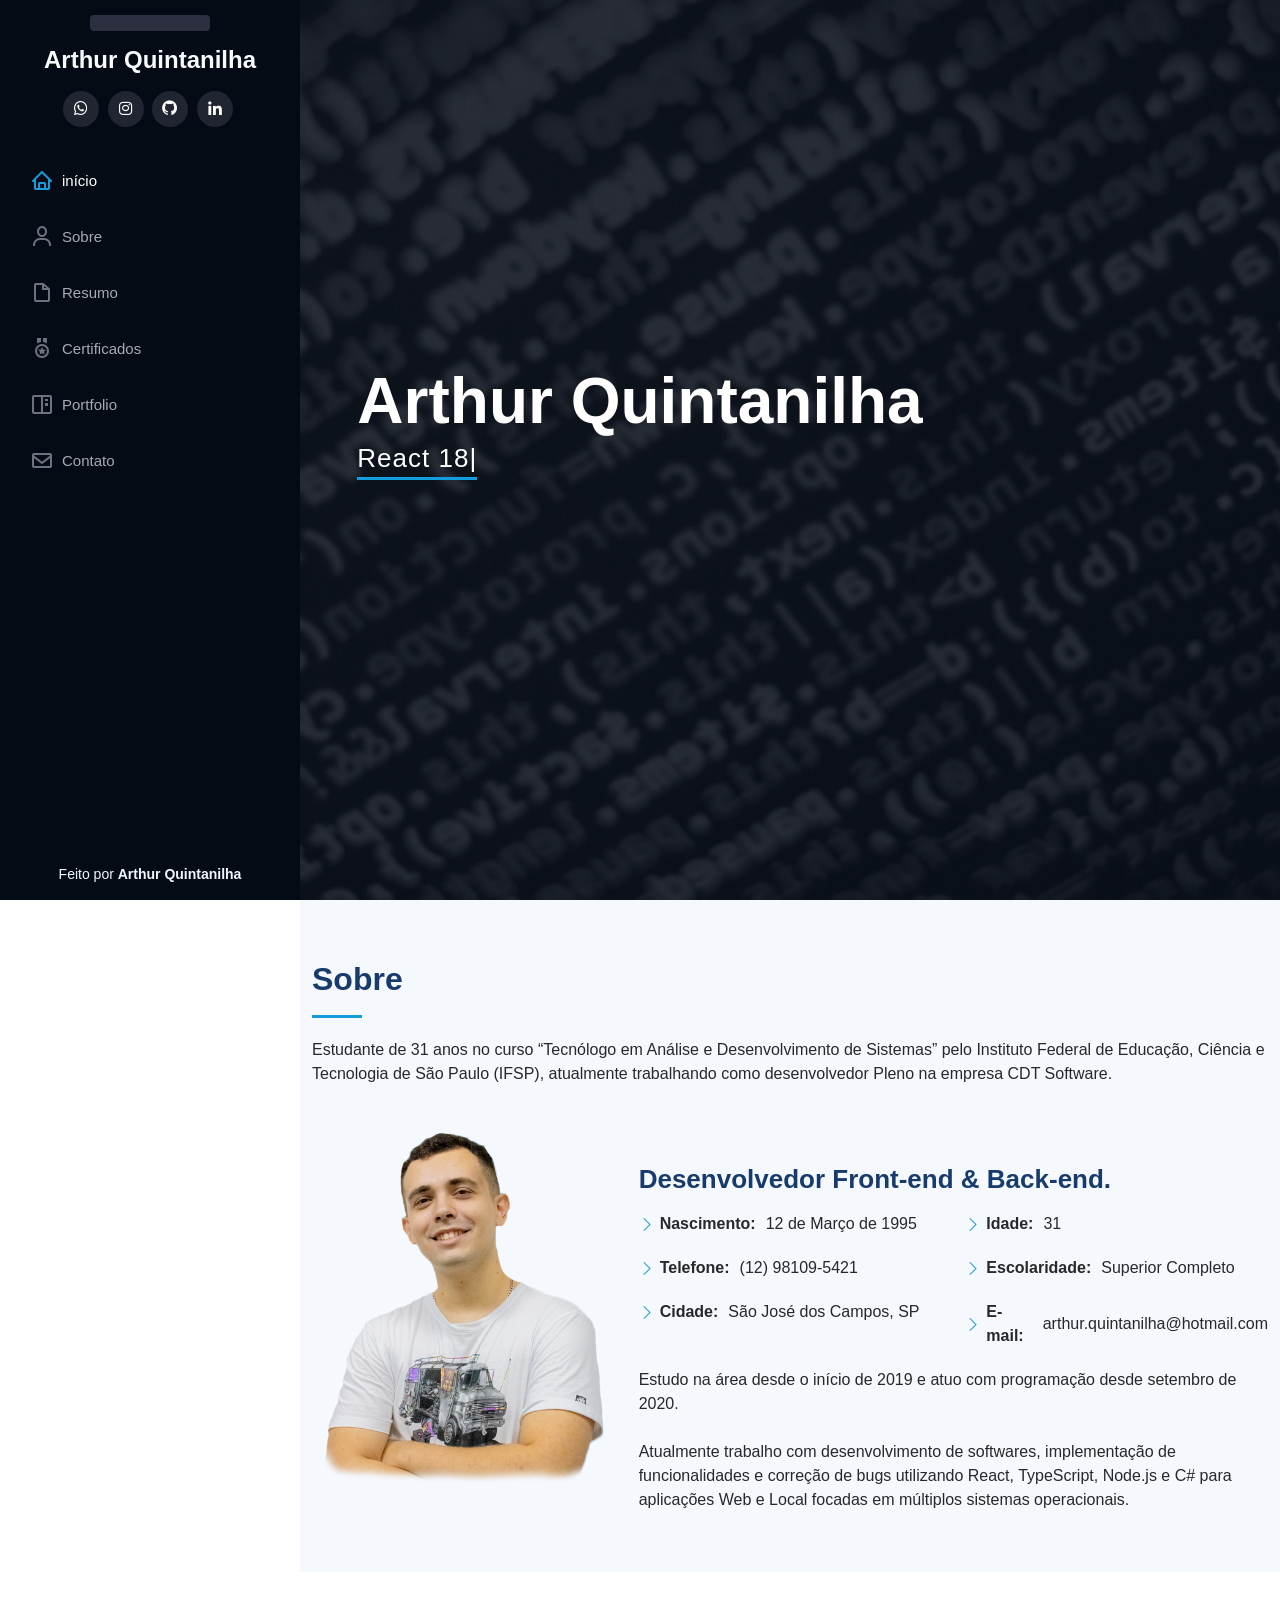
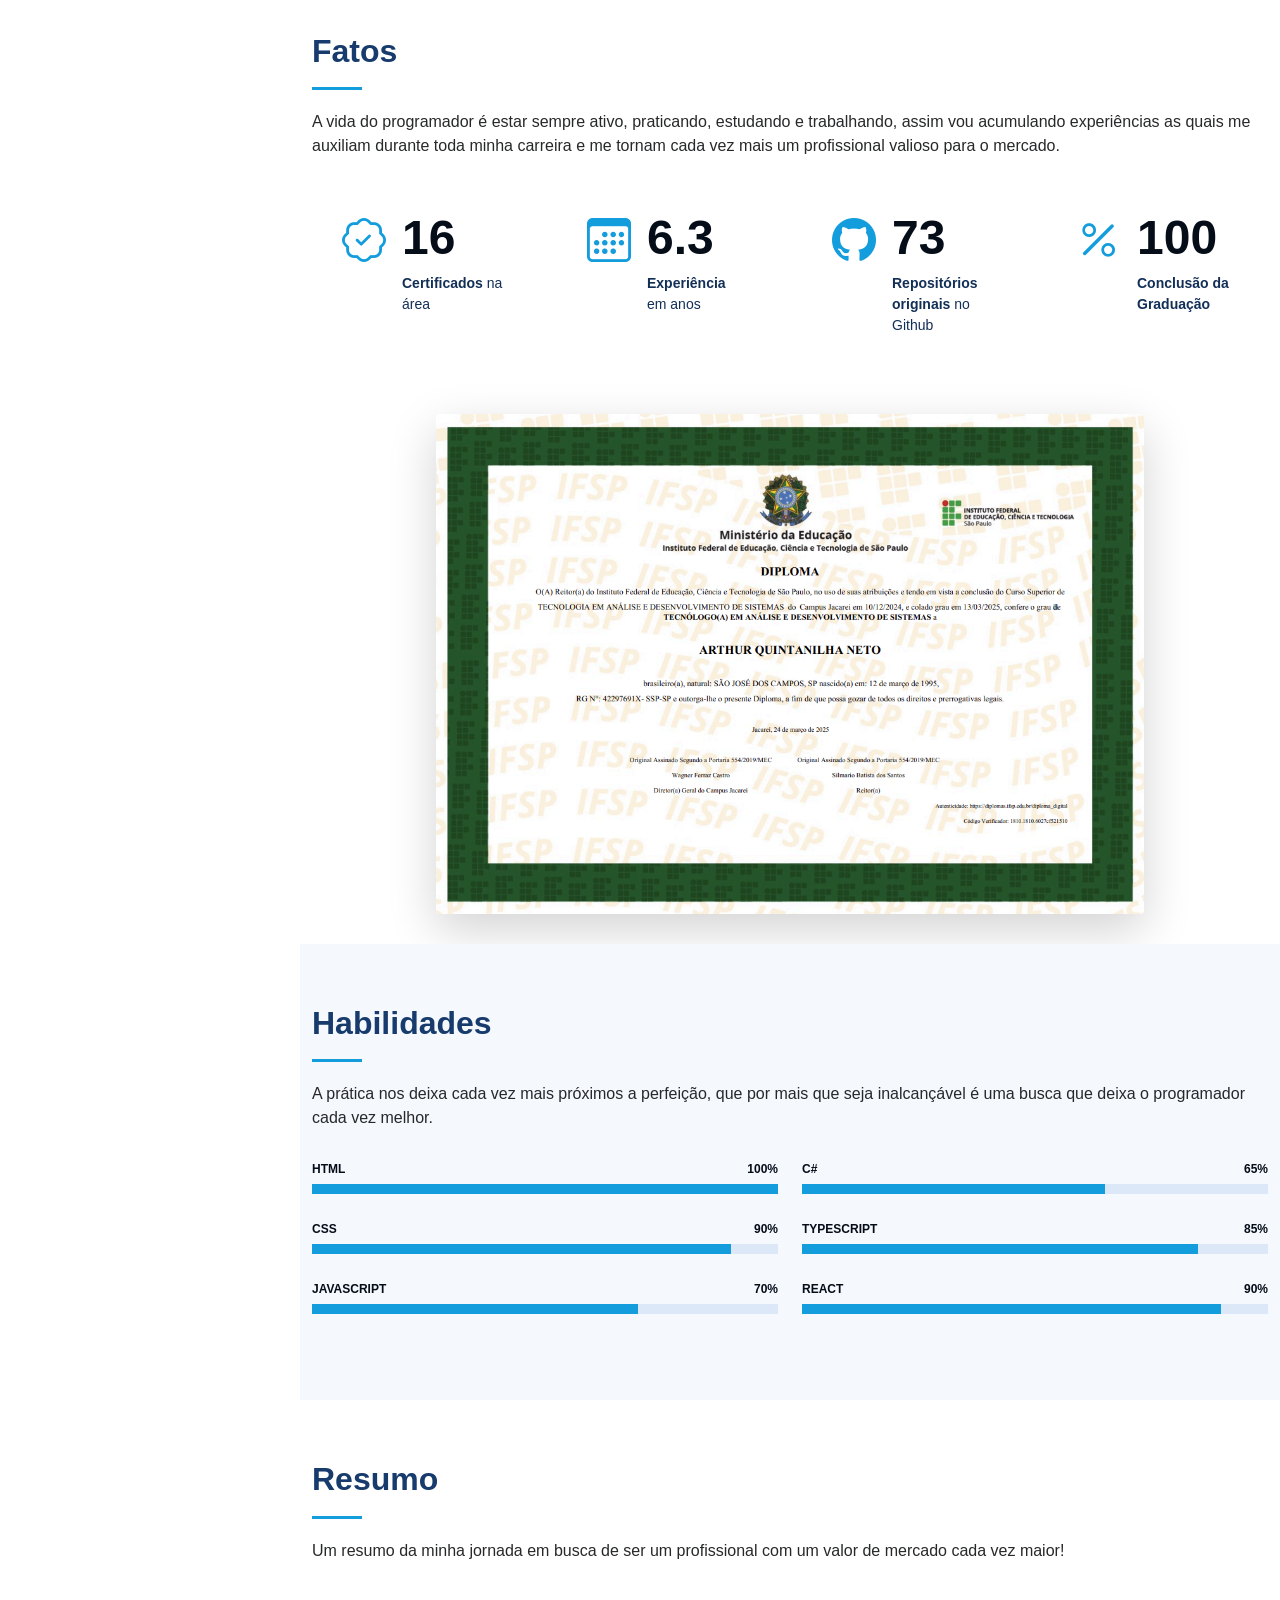
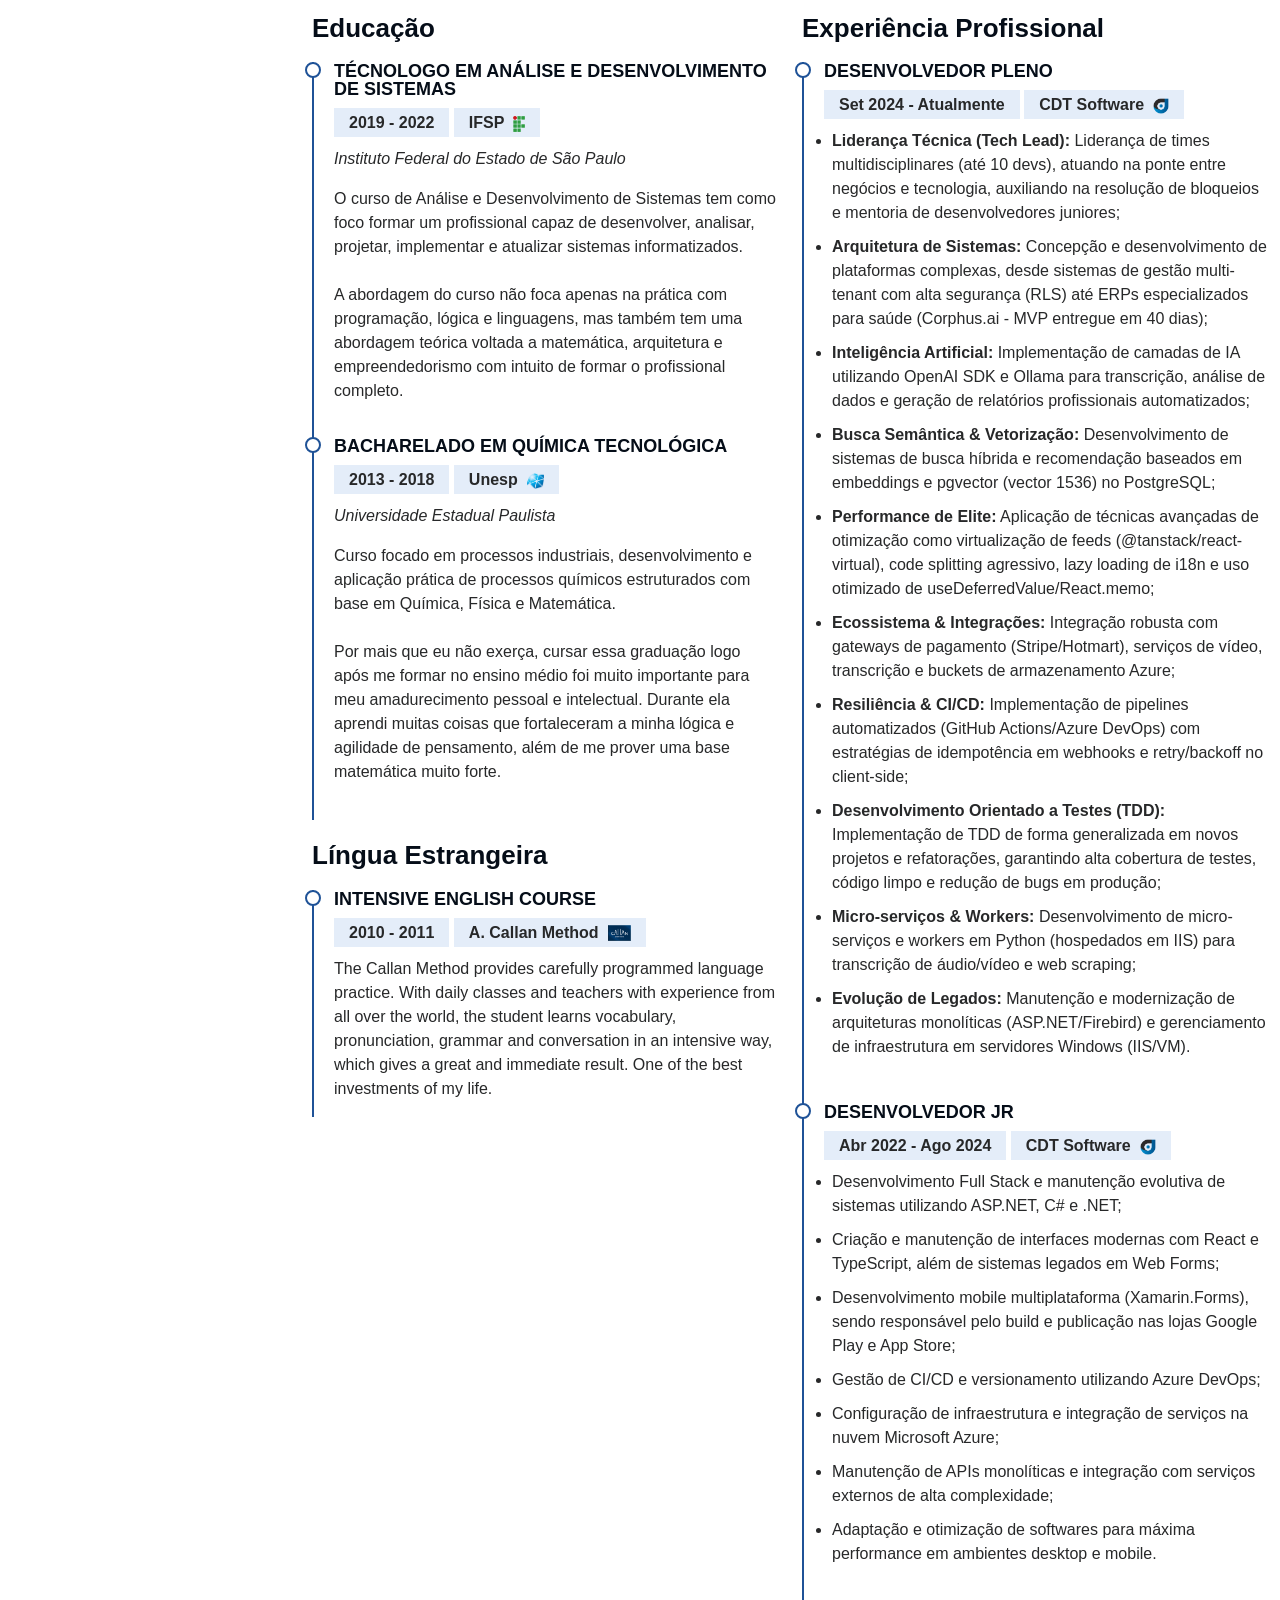
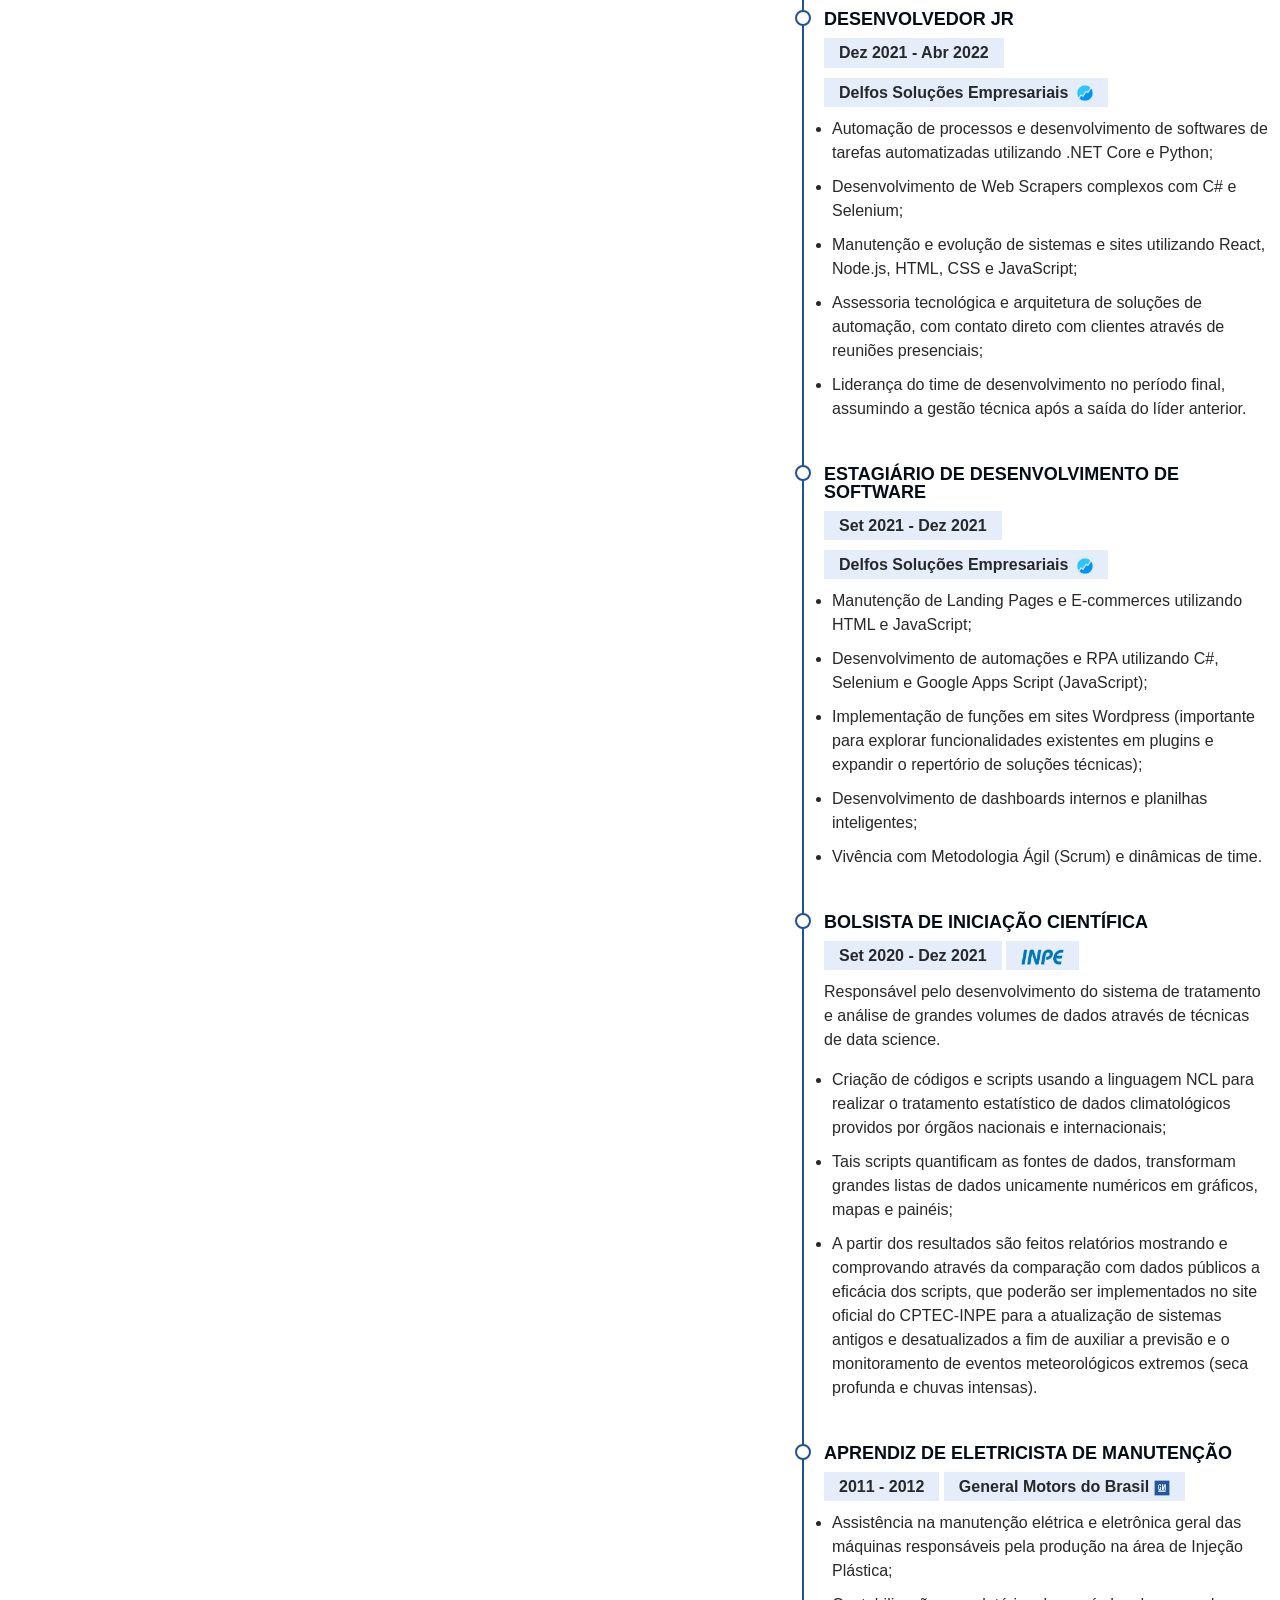
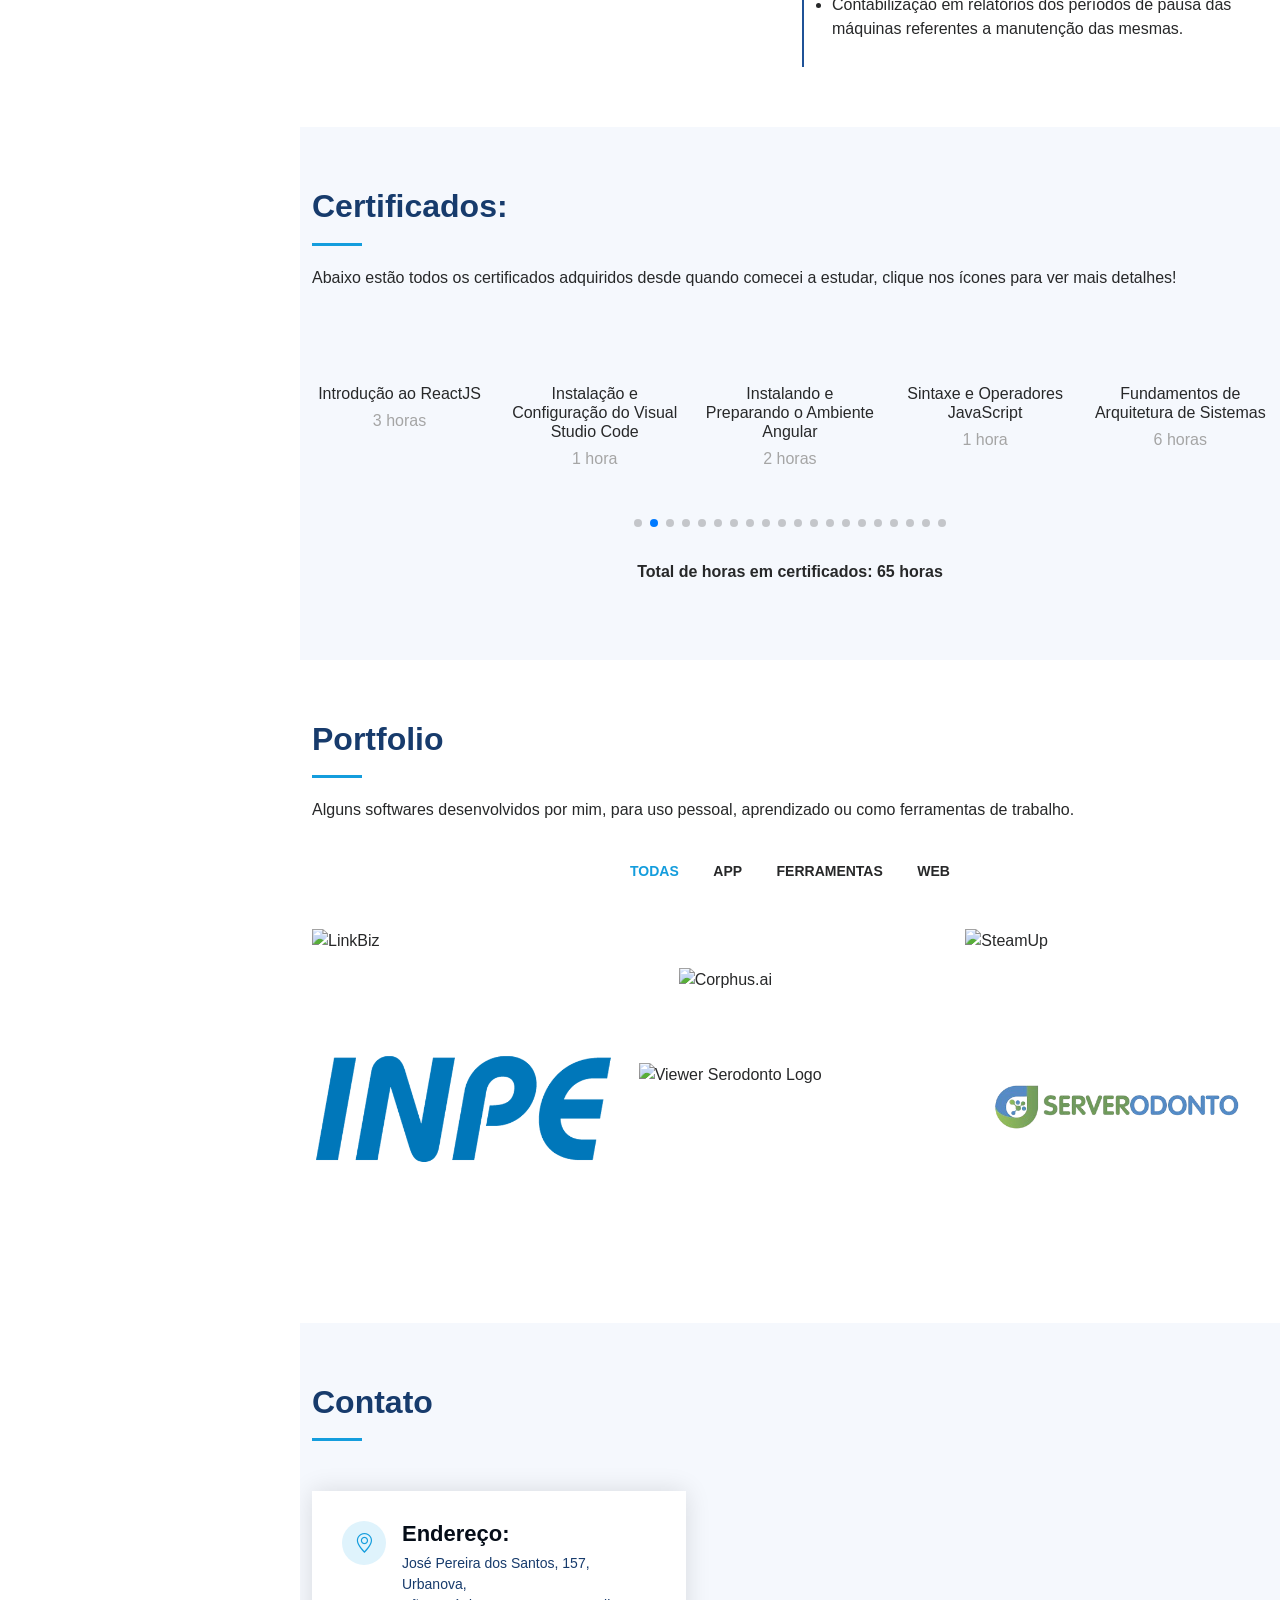
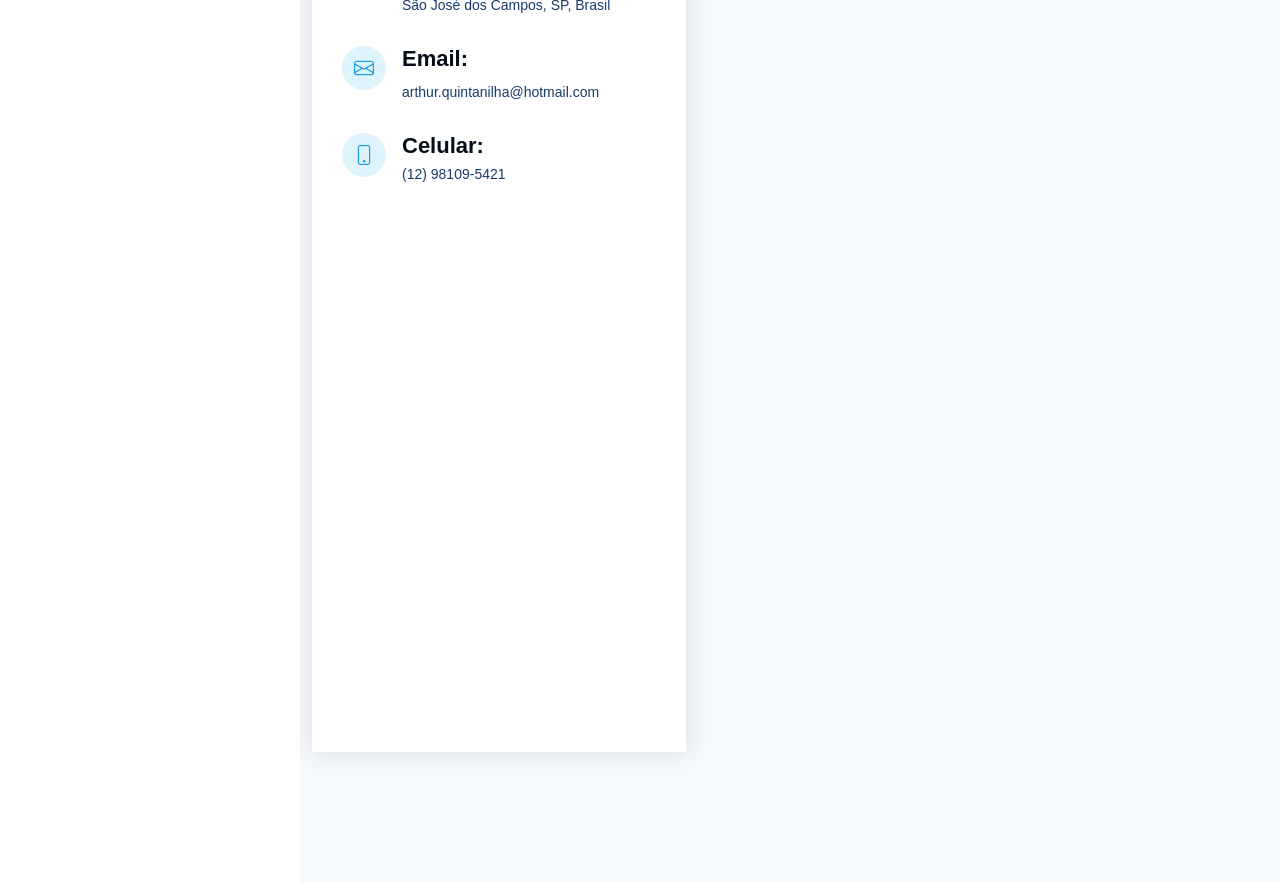
==== commit 86046703: "feat: add certificate cards and implement automatic total hours calculation script" ====
--- a/index.html
+++ b/index.html
@@ -678,11 +678,73 @@
             </div>
             <!-- Fim de um certificado -->
 
+            <div class="swiper-slide">
+              <div class="" data-aos="fade-up">
+                <p align="center">
+                  <i class=""></i>
+                  <a href="https://www.dio.me/certificate/45AQ2WAZ/share" target="_blank"><img src="https://hermes.dio.me/courses/badge/1d6a402d-af25-413c-8a08-41a6d1ffc551.png" alt="" height="100"></a>
+                  <i class=""></i>
+                </p>
+                <img src="assets/img/testimonials/testimonials-1.jpg" class="testimonial-img" alt="">
+                <h6 align="center">Boas-vindas ao Bootcamp Santander 2026 - AI React Front-End</h6>
+                <h6 align="center" style="color:rgb(165, 165, 165)">1 hora</h6>
+                
+              </div>
+            </div>
+            <!-- Fim de um certificado -->
+
+            <div class="swiper-slide">
+              <div class="" data-aos="fade-up">
+                <p align="center">
+                  <i class=""></i>
+                  <a href="https://www.dio.me/certificate/ZWN3C9U3/share" target="_blank"><img src="https://hermes.dio.me/courses/badge/1babba57-caf5-46b5-9e9b-e992a62f910b.png" alt="" height="100"></a>
+                  <i class=""></i>
+                </p>
+                <img src="assets/img/testimonials/testimonials-1.jpg" class="testimonial-img" alt="">
+                <h6 align="center">Potencializando Seus Estudos e Carreira com IA (Chatbots, Copilotos e Agentes)</h6>
+                <h6 align="center" style="color:rgb(165, 165, 165)">2 horas</h6>
+                
+              </div>
+            </div>
+            <!-- Fim de um certificado -->
+
+            <div class="swiper-slide">
+              <div class="" data-aos="fade-up">
+                <p align="center">
+                  <i class=""></i>
+                  <a href="https://www.dio.me/certificate/Q0YZA6HL/share" target="_blank"><img src="https://hermes.dio.me/courses/badge/897d0c44-8d72-4a86-86ad-db2243f1c6e7.png" alt="" height="100"></a>
+                  <i class=""></i>
+                </p>
+                <img src="assets/img/testimonials/testimonials-1.jpg" class="testimonial-img" alt="">
+                <h6 align="center">Fundamentos da IA Moderna: Machine Learning, LLMs, IA Generativa e Agentes</h6>
+                <h6 align="center" style="color:rgb(165, 165, 165)">2 horas</h6>
+                
+              </div>
+            </div>
+            <!-- Fim de um certificado -->
+
+            <div class="swiper-slide">
+              <div class="" data-aos="fade-up">
+                <p align="center">
+                  <i class=""></i>
+                  <a href="https://www.dio.me/certificate/YK10LFEW/share" target="_blank"><img src="https://hermes.dio.me/courses/badge/7bca8d59-72ff-4e04-afa8-b723838b5ff8.png" alt="" height="100"></a>
+                  <i class=""></i>
+                </p>
+                <img src="assets/img/testimonials/testimonials-1.jpg" class="testimonial-img" alt="">
+                <h6 align="center">Introdução à Engenharia de Prompts</h6>
+                <h6 align="center" style="color:rgb(165, 165, 165)">1 hora</h6>
+                
+              </div>
+            </div>
+            <!-- Fim de um certificado -->
+
 
           </div>
           <br><br>
           <div class="swiper-pagination"></div>
         </div>
+
+        <p id="certificados-total-horas" class="text-center mt-3"><strong>Total de horas em certificados: 0 hora</strong></p>
 
       </div>
     </section><!-- Fim dos certificados -->
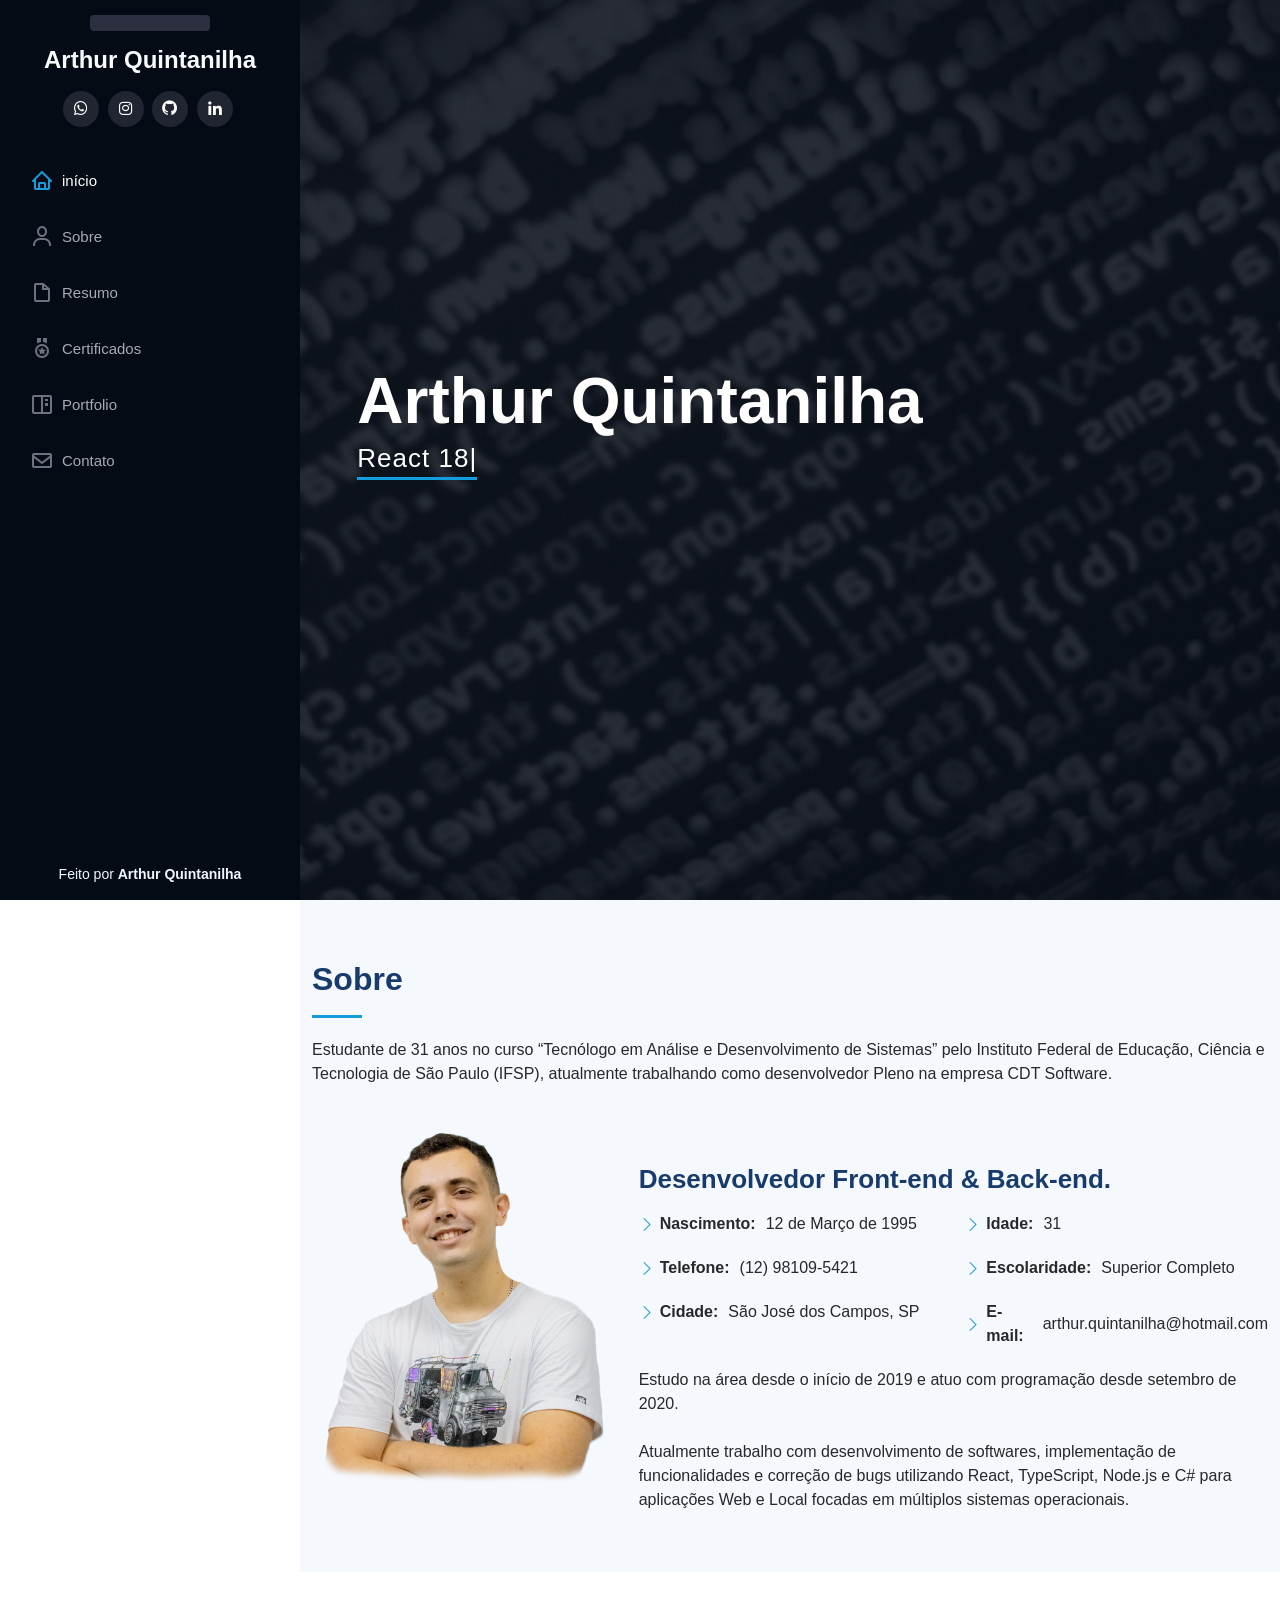
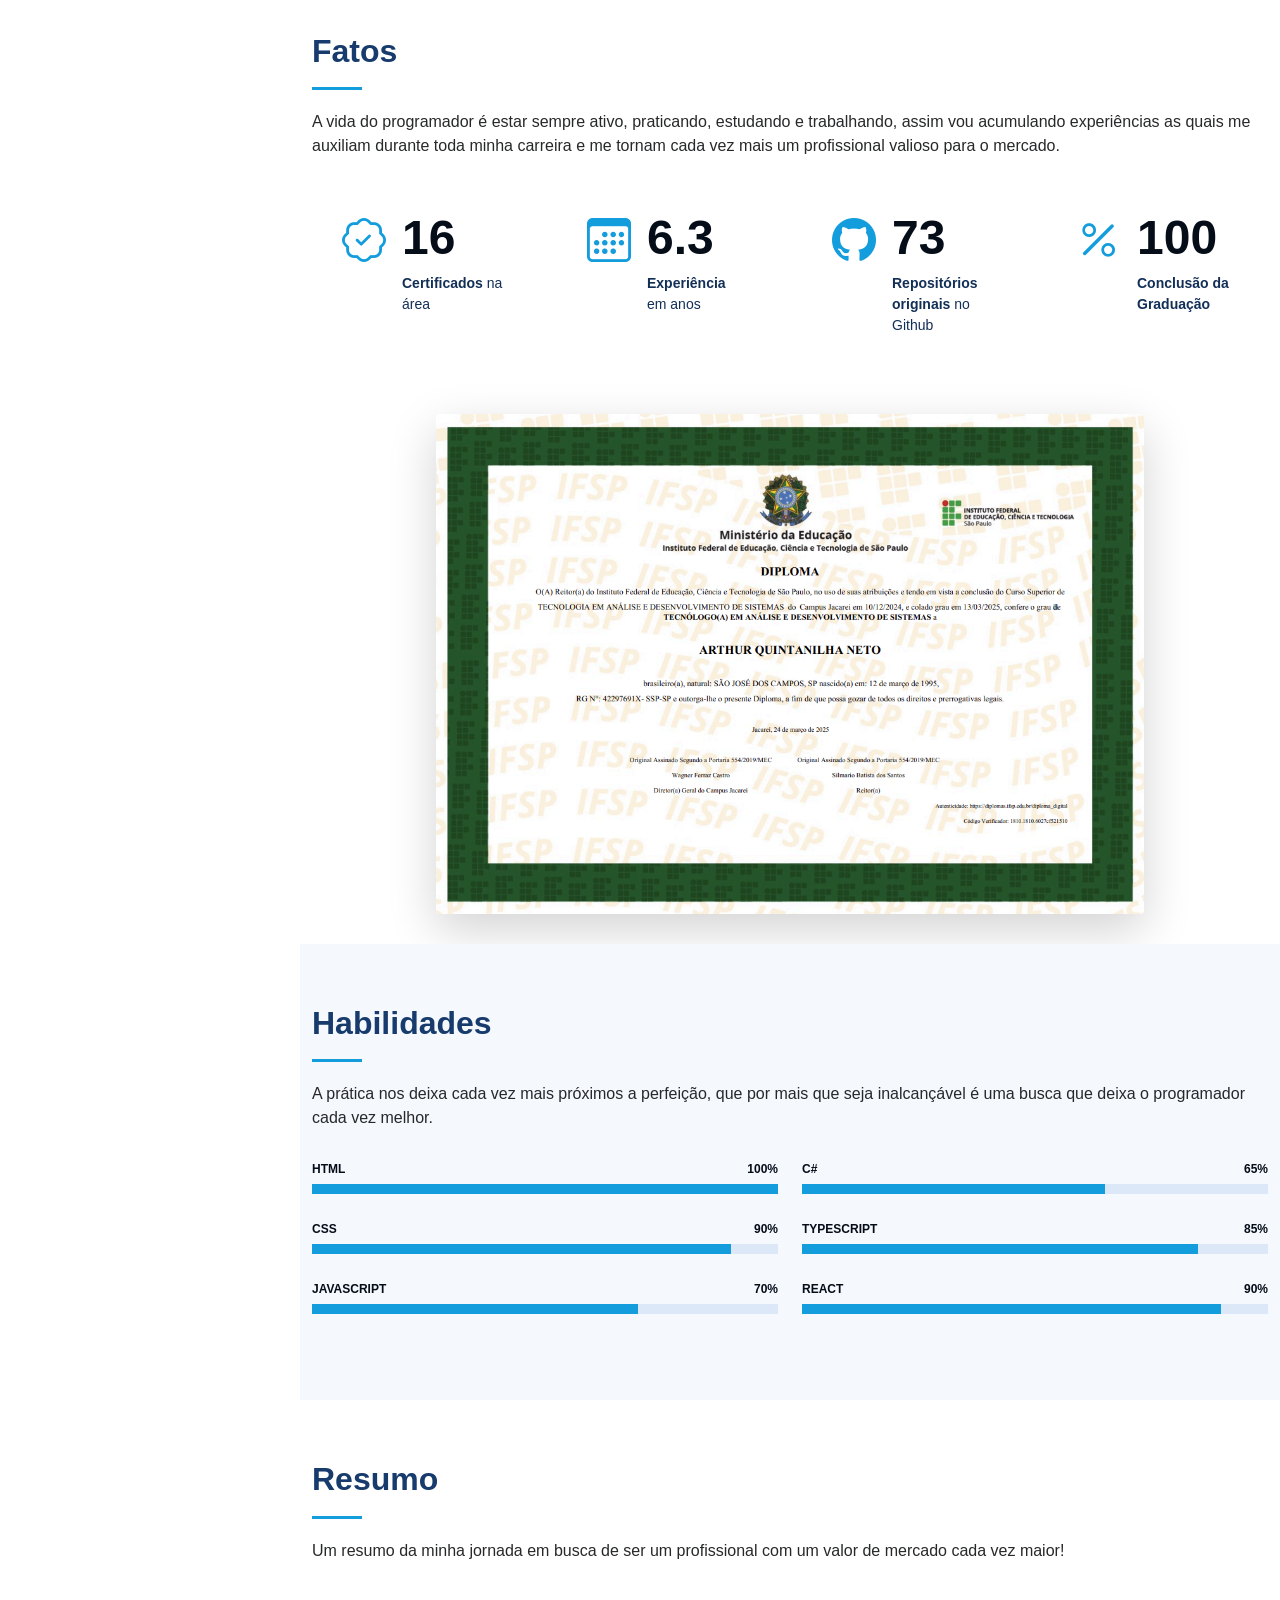
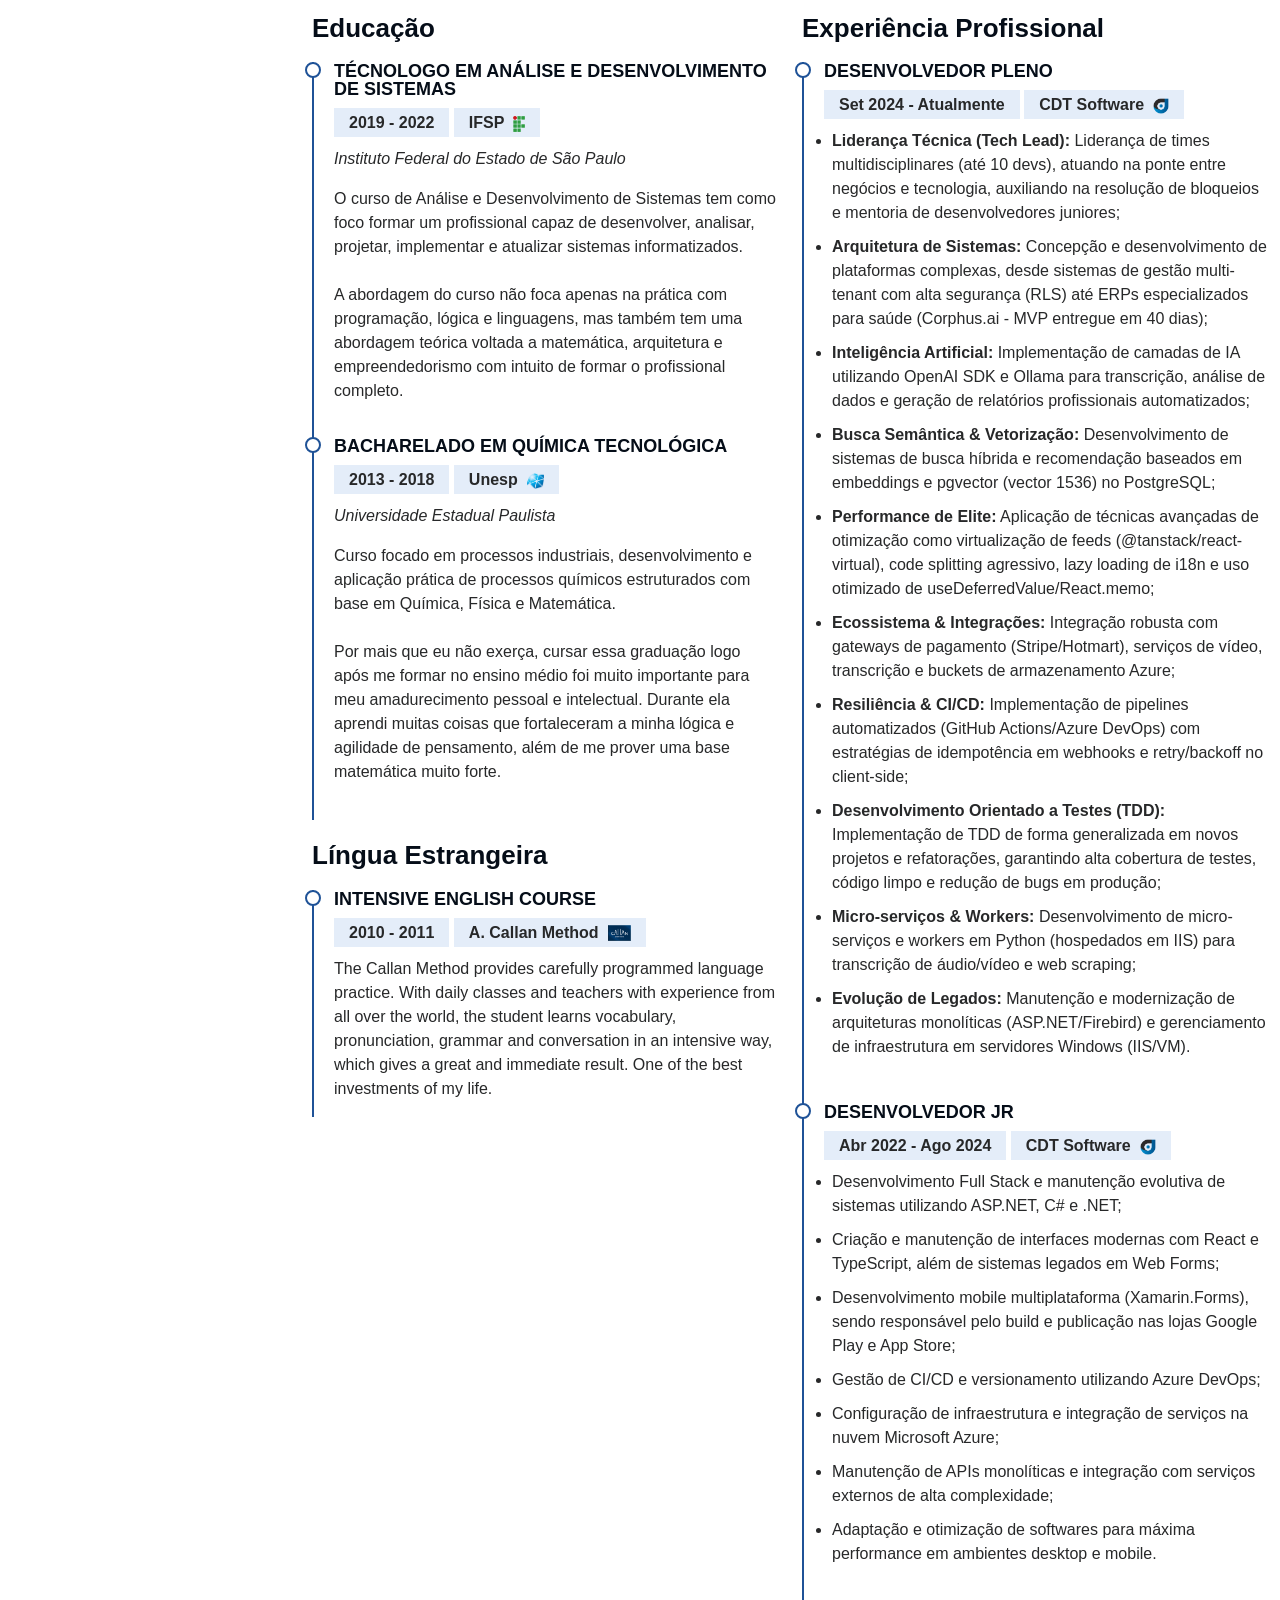
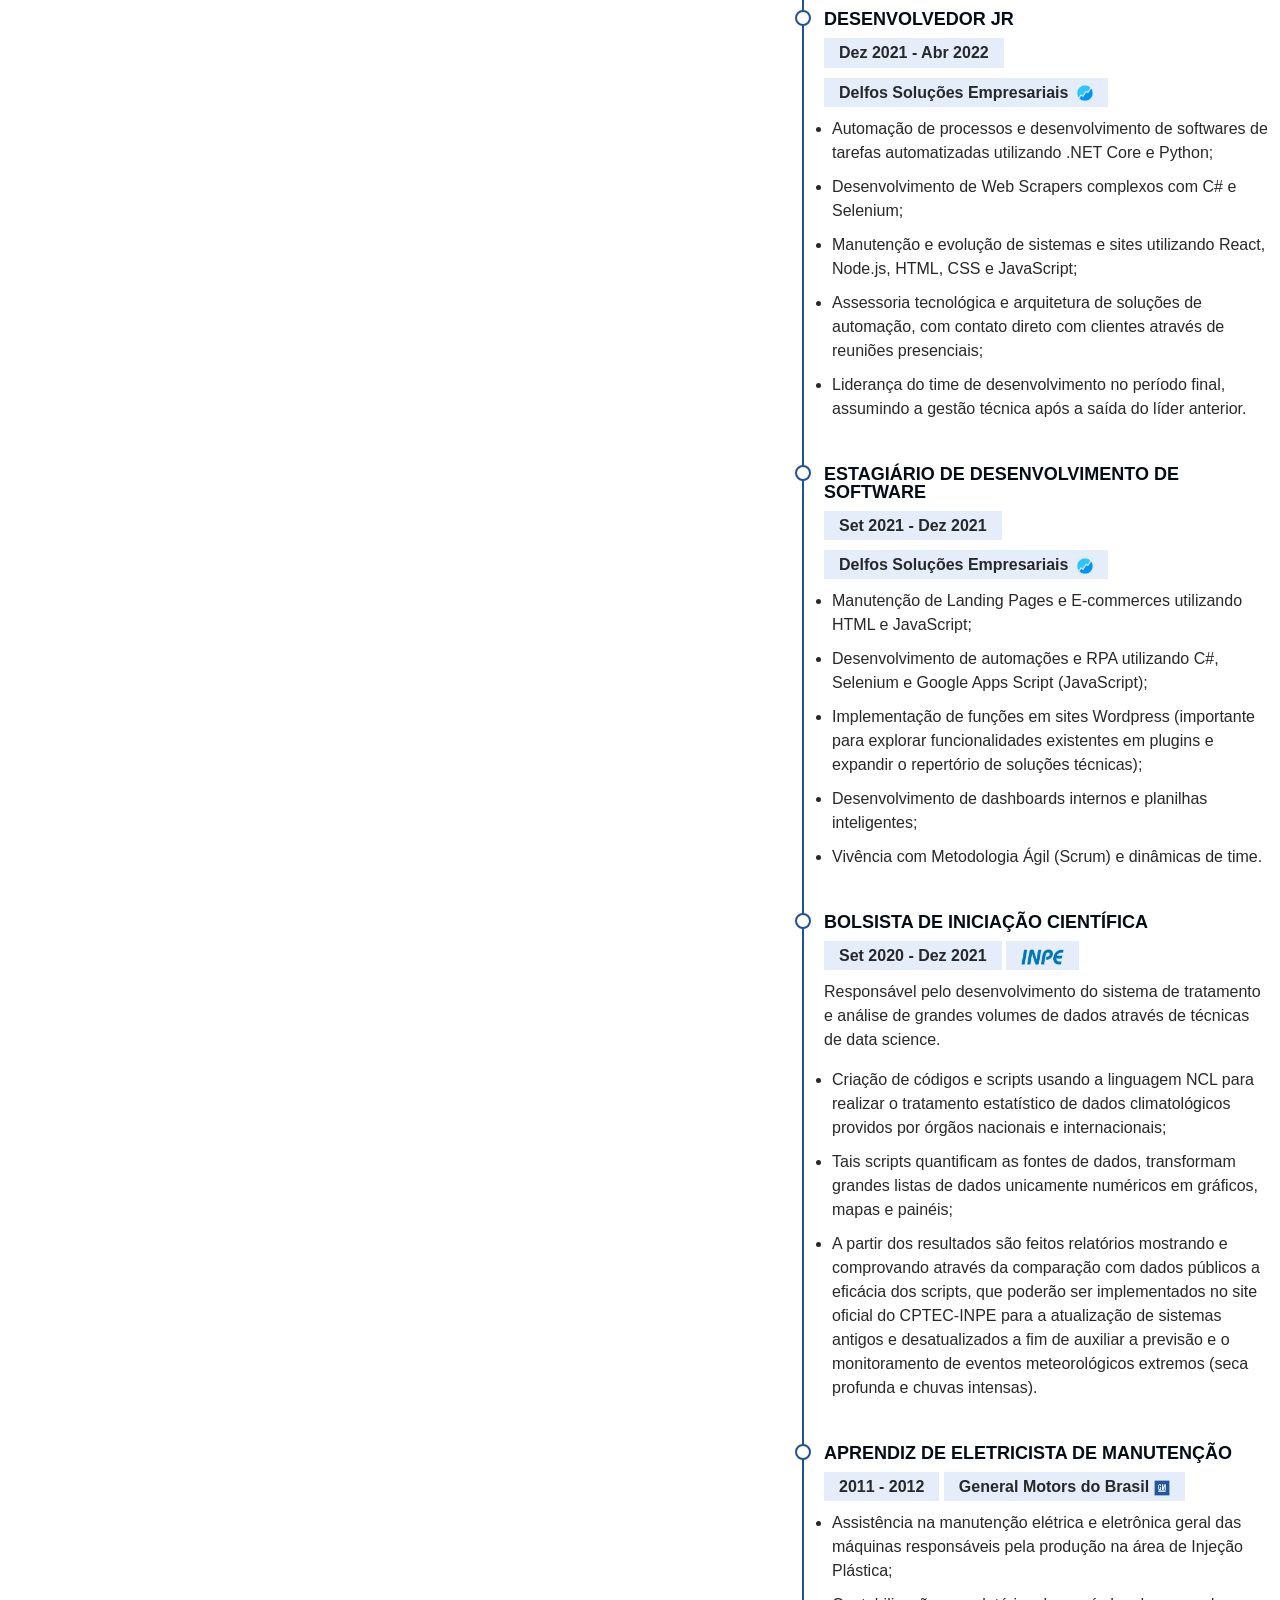
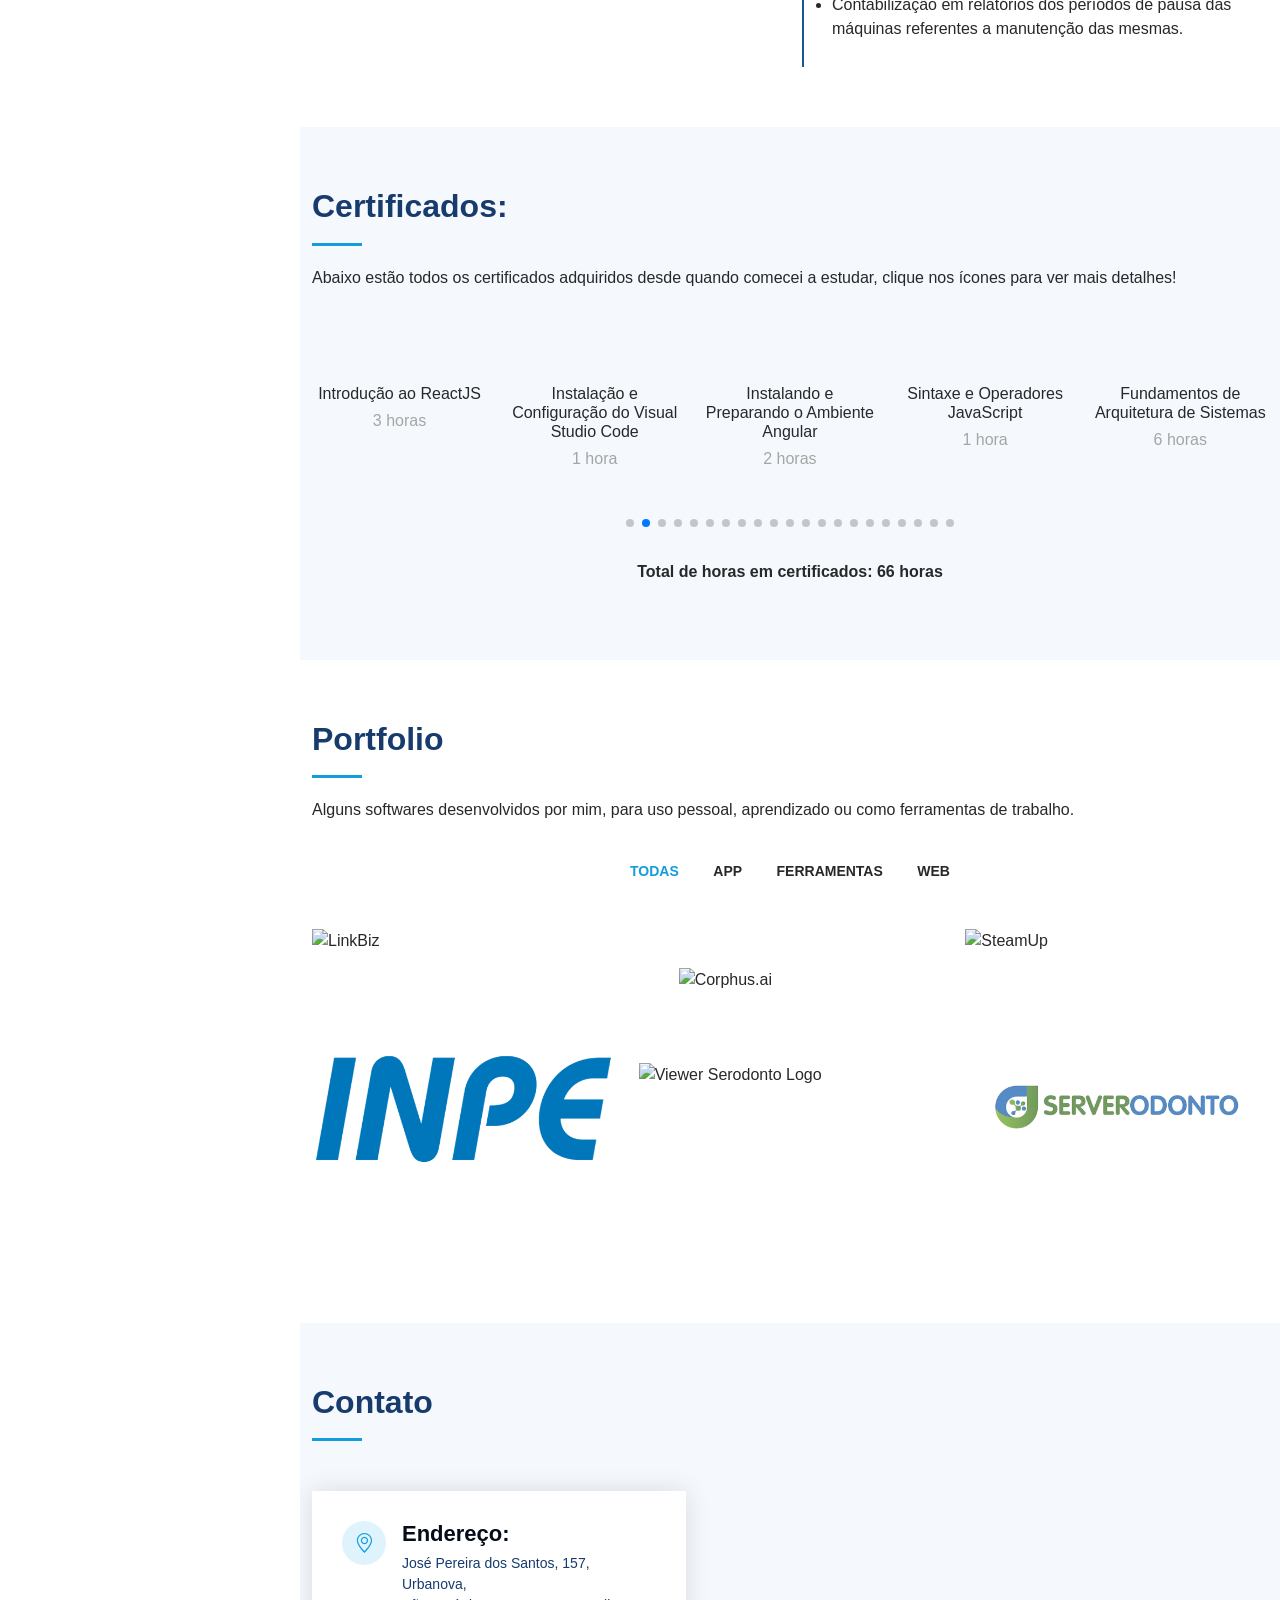
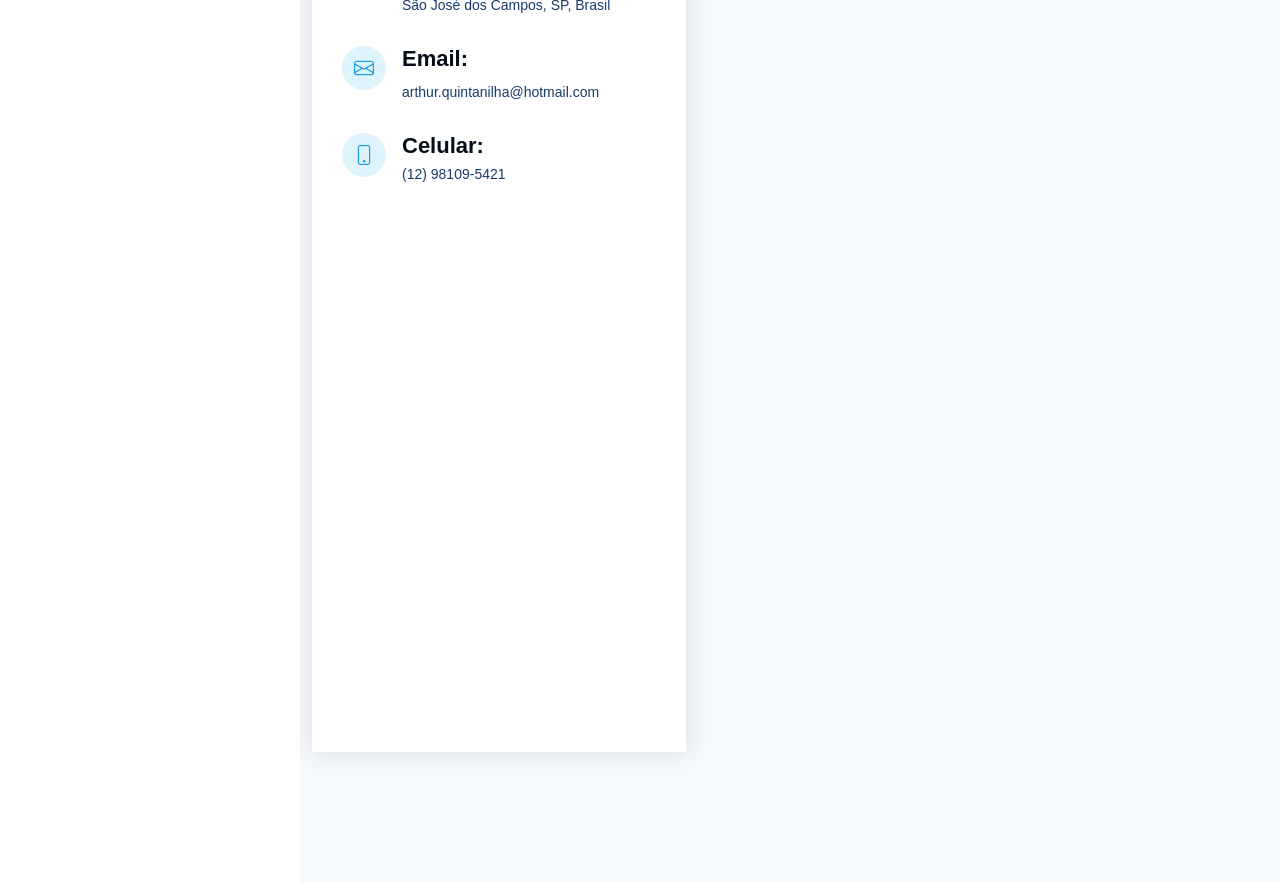
==== commit 210f9a0c: "curso react 1h" ====
--- a/index.html
+++ b/index.html
@@ -738,6 +738,21 @@
             </div>
             <!-- Fim de um certificado -->
 
+            <div class="swiper-slide">
+              <div class="" data-aos="fade-up">
+                <p align="center">
+                  <i class=""></i>
+                  <a href="https://www.dio.me/certificate/MDJETEYV/share" target="_blank"><img src="https://hermes.dio.me/courses/badge/ed06bb6a-179d-494f-9761-fb30c2746398.png" alt="" height="100"></a>
+                  <i class=""></i>
+                </p>
+                <img src="assets/img/testimonials/testimonials-1.jpg" class="testimonial-img" alt="">
+                <h6 align="center">Conhecendo o React</h6>
+                <h6 align="center" style="color:rgb(165, 165, 165)">1 hora</h6>
+                
+              </div>
+            </div>
+            <!-- Fim de um certificado -->
+
 
           </div>
           <br><br>
